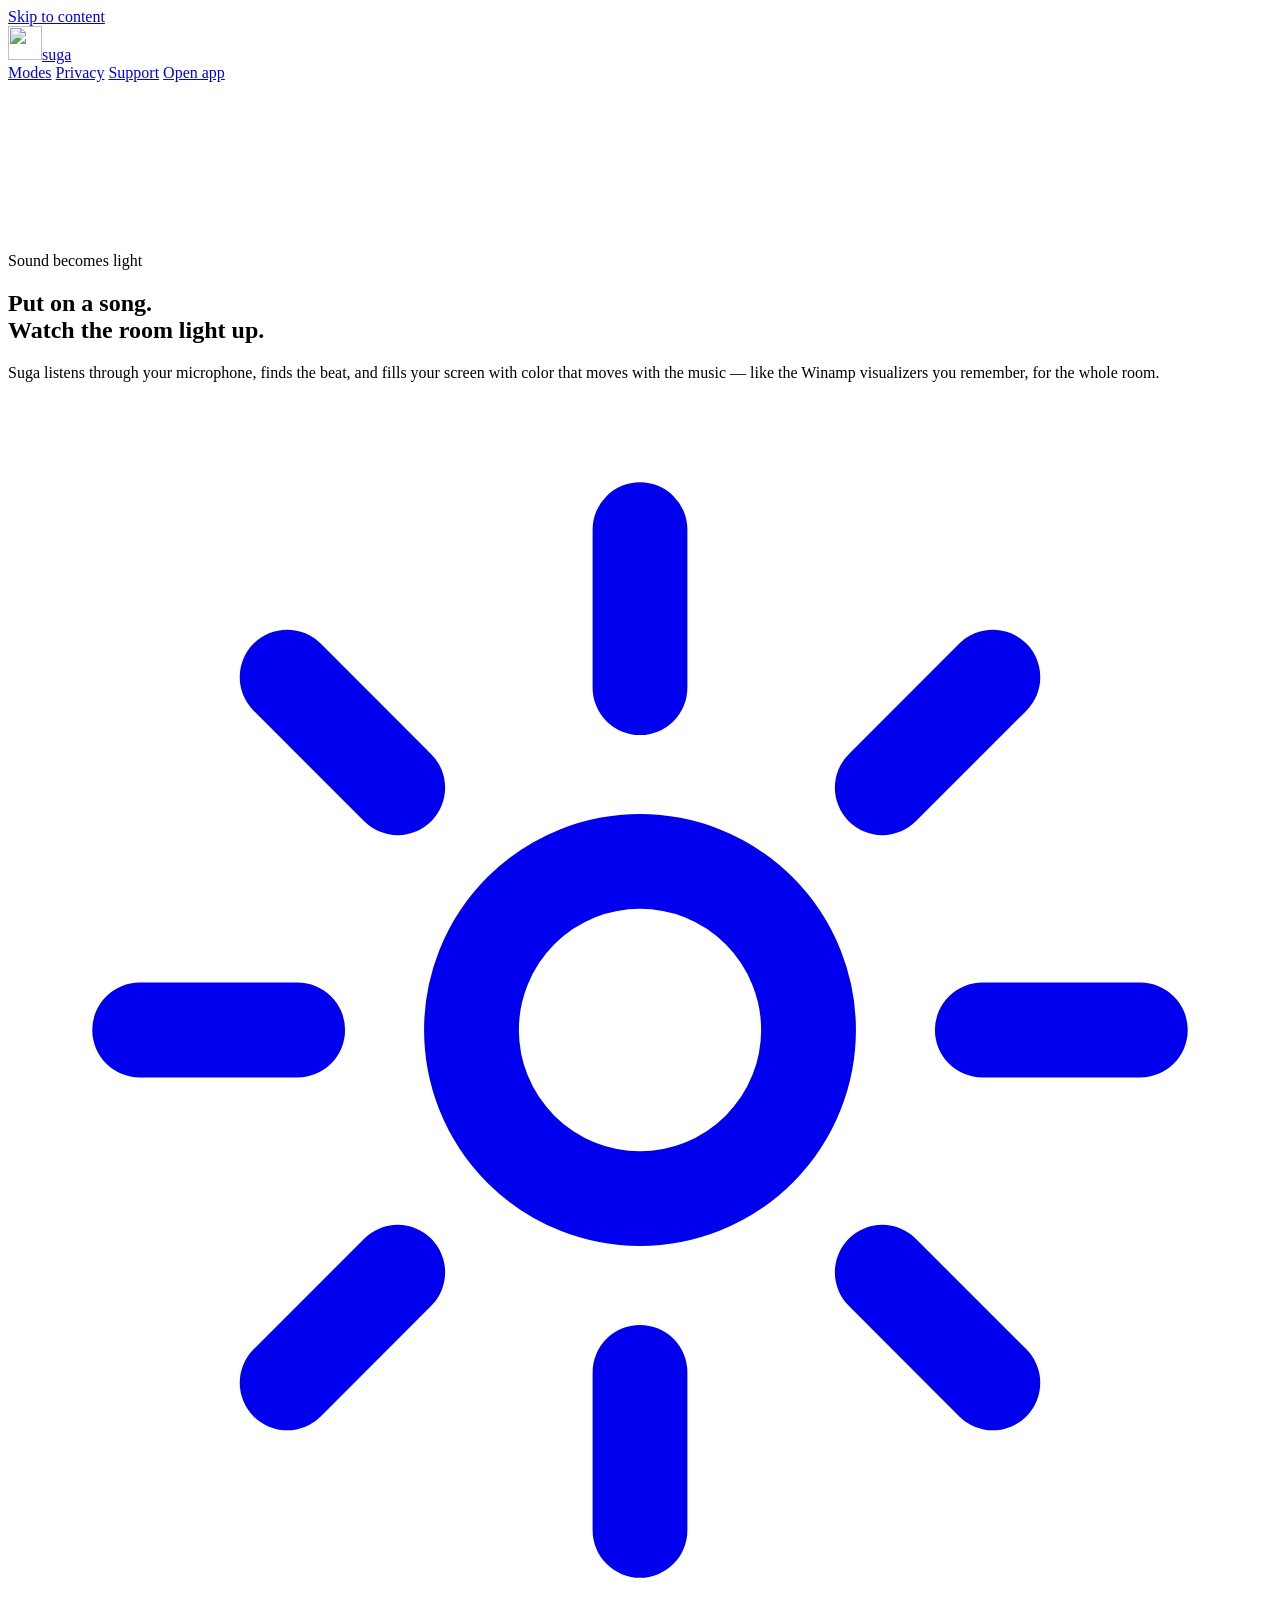
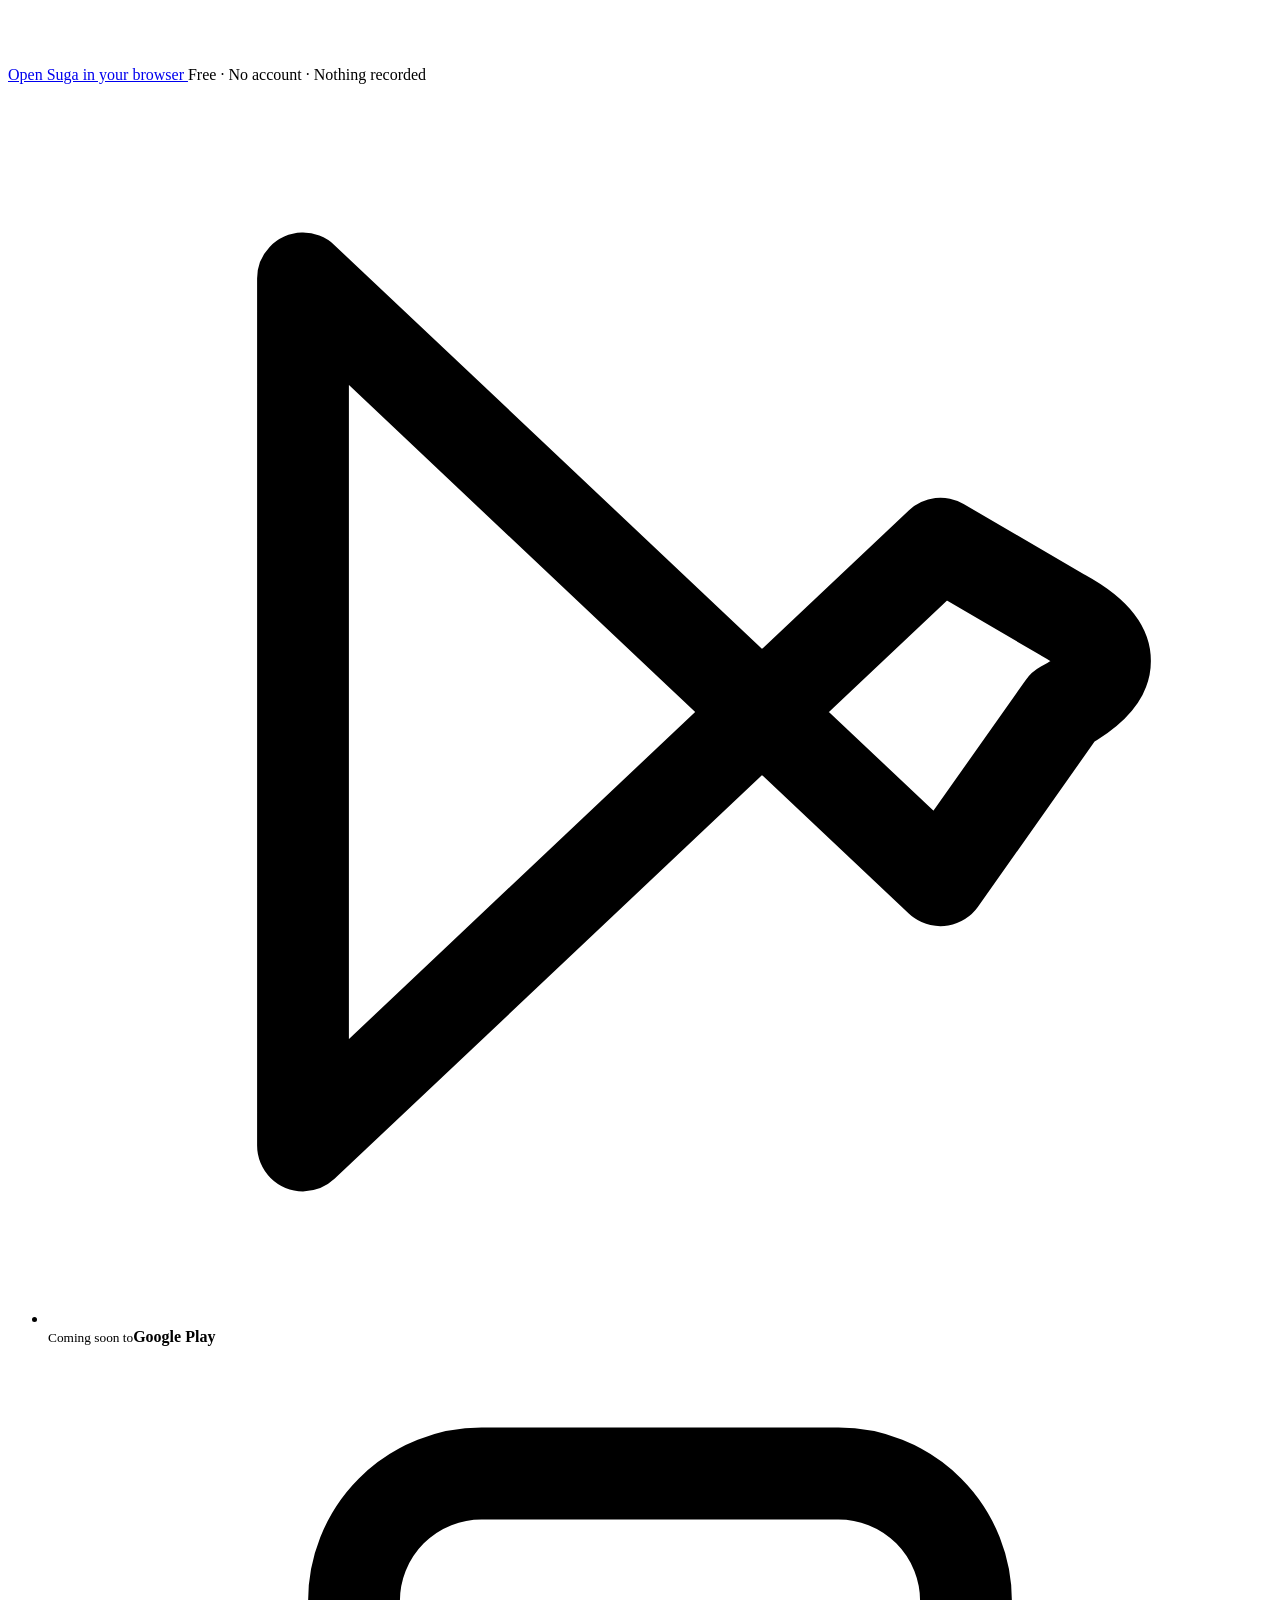
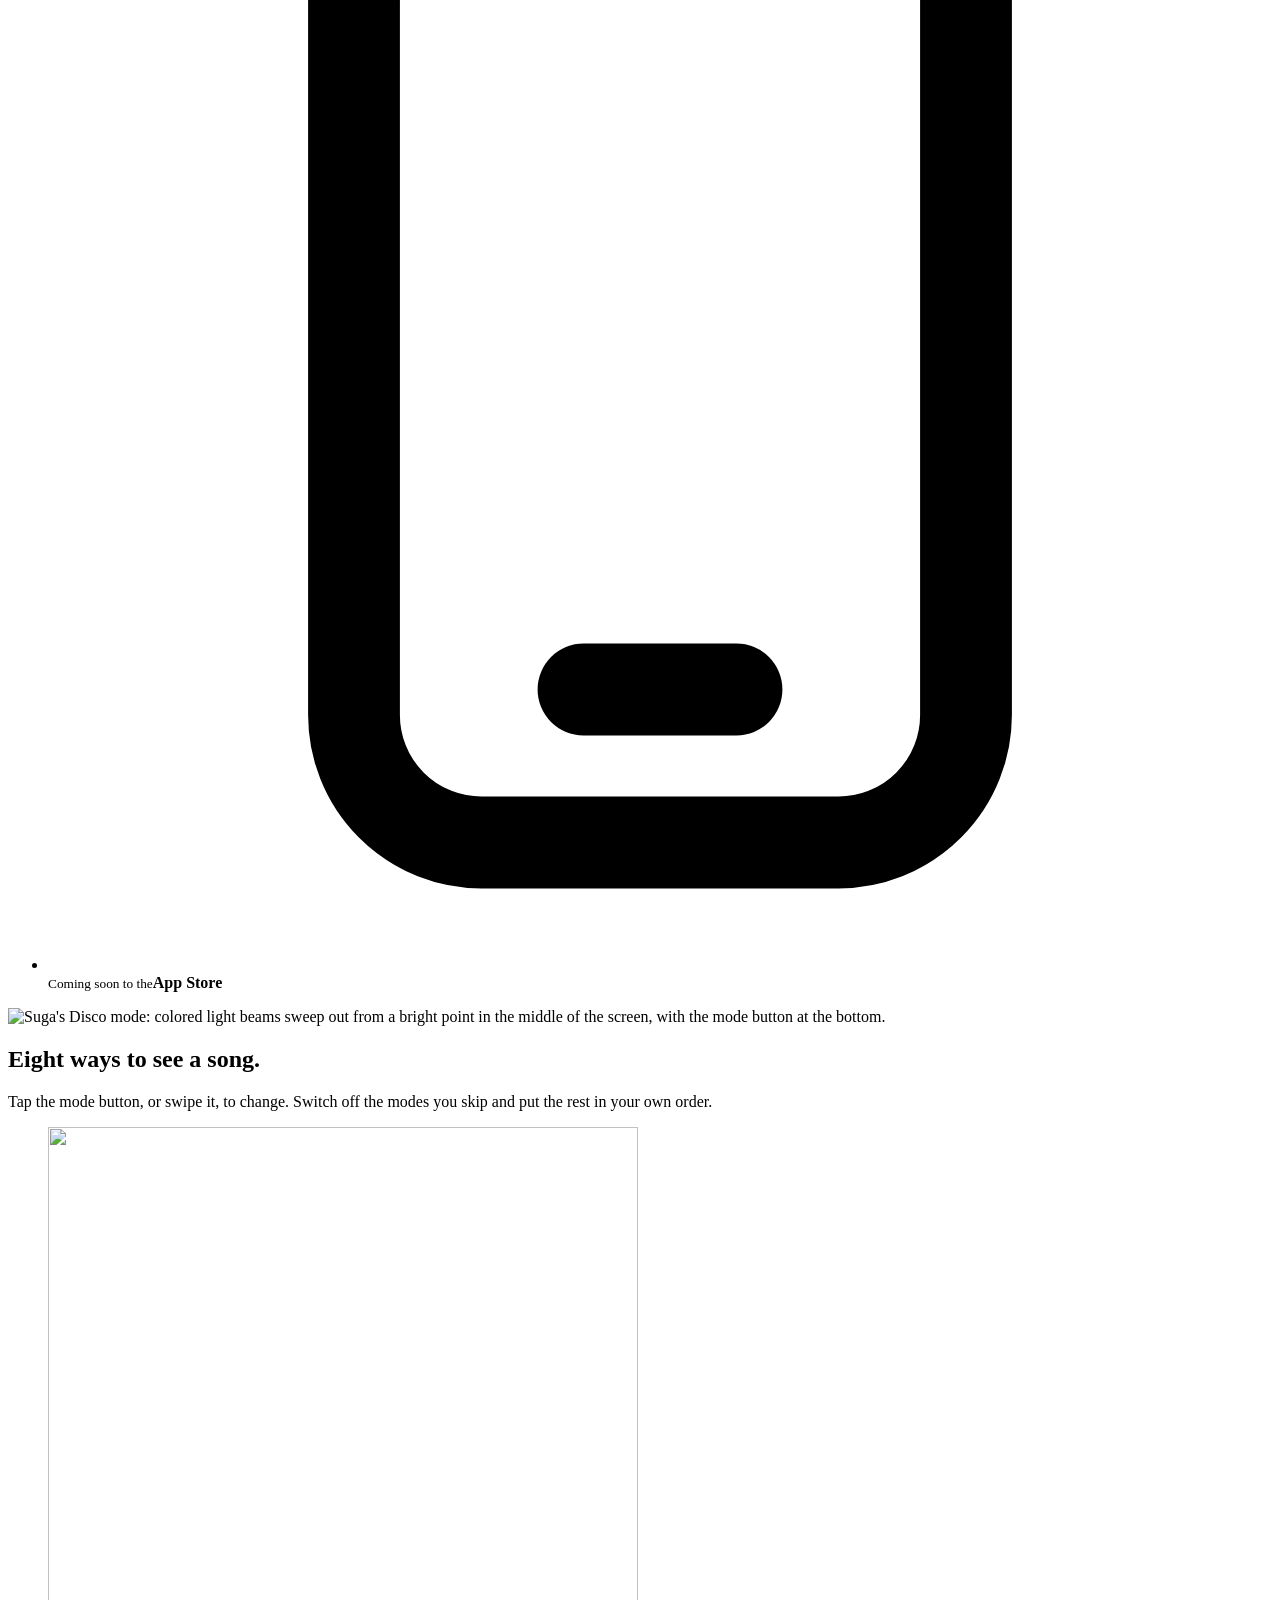
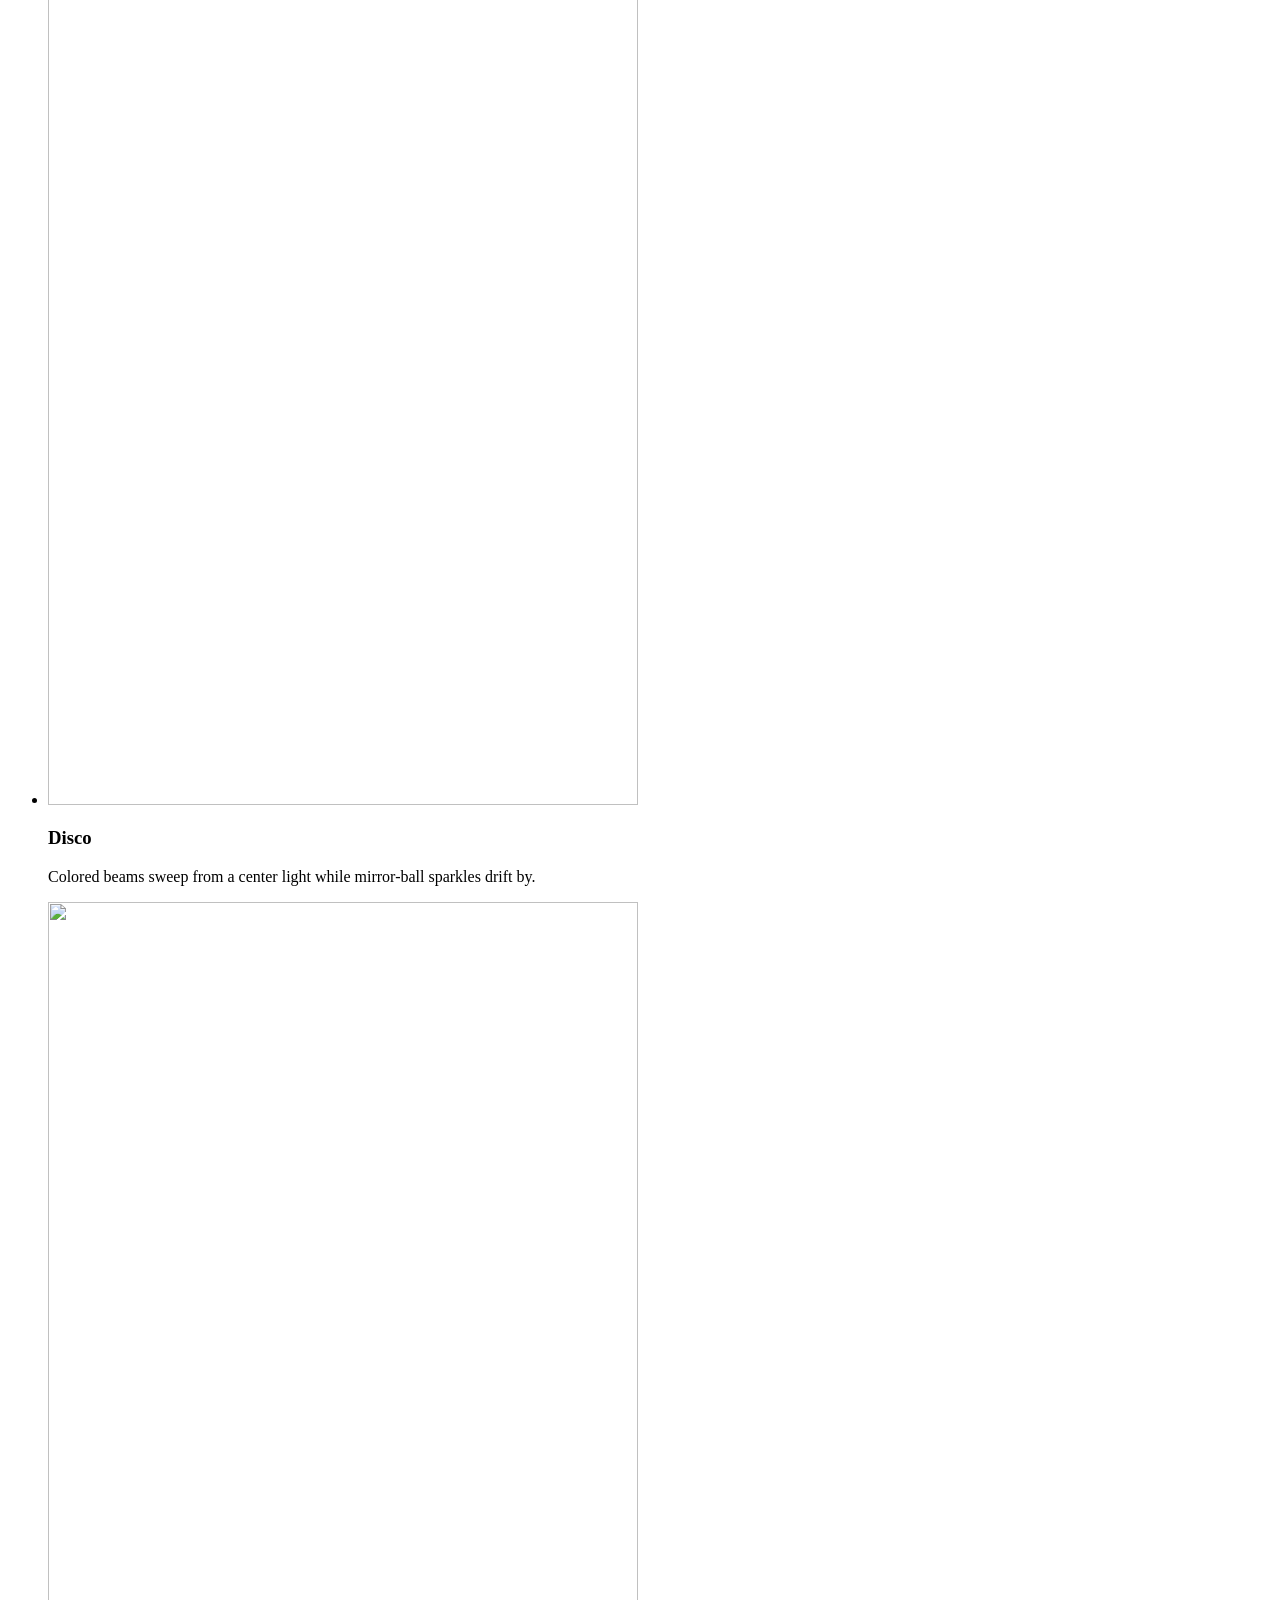
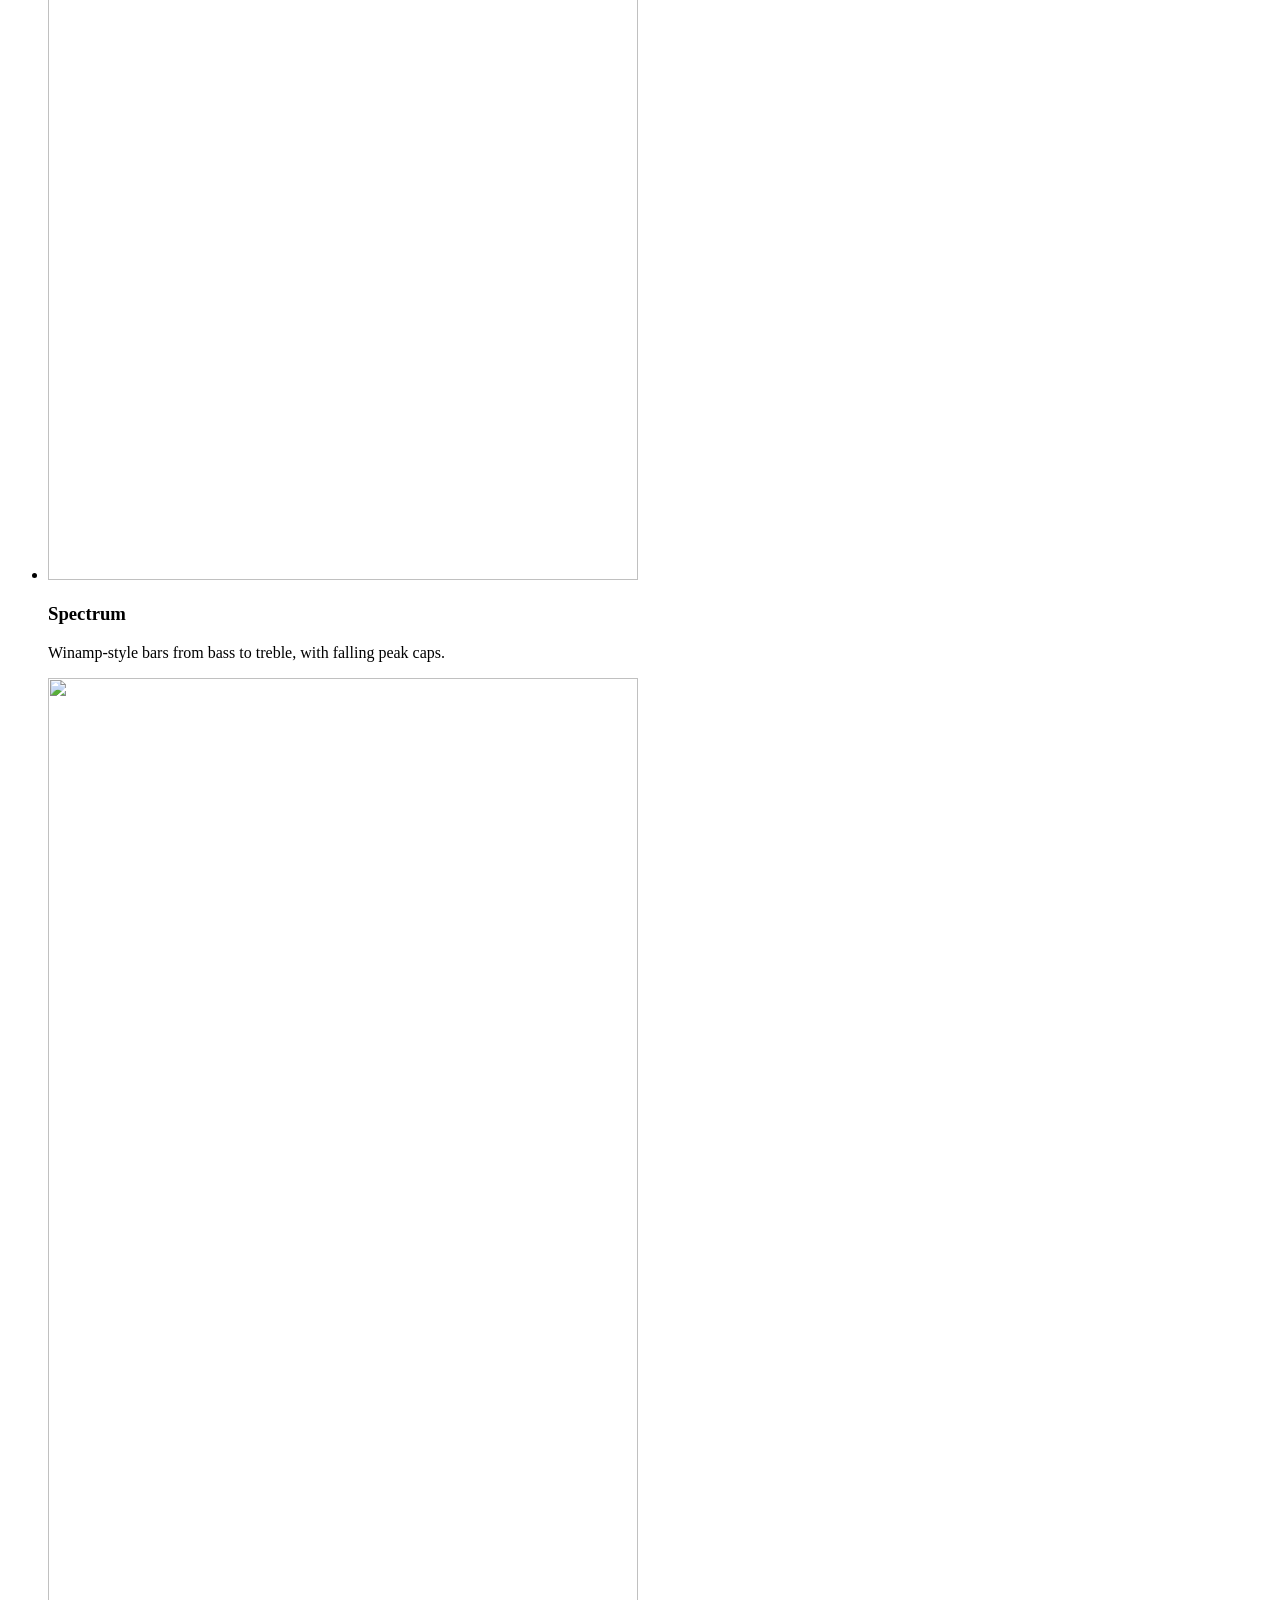
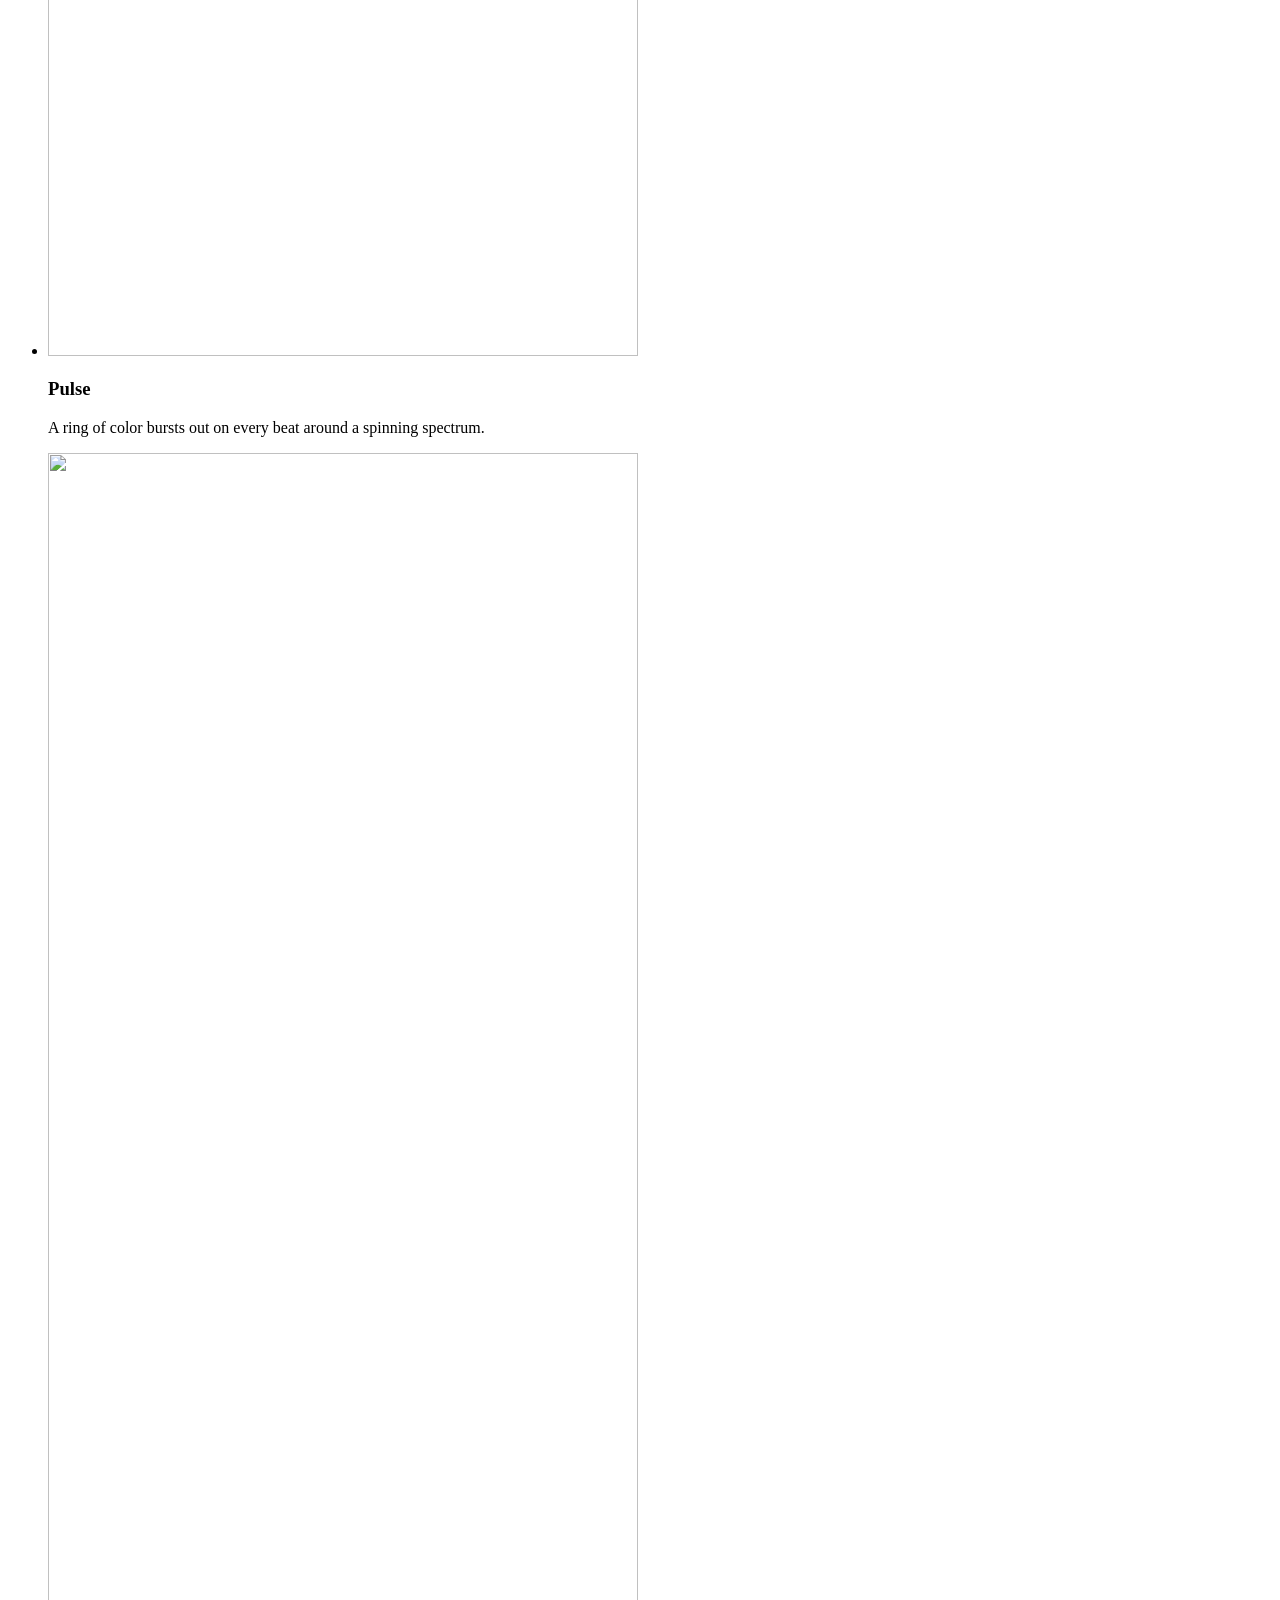
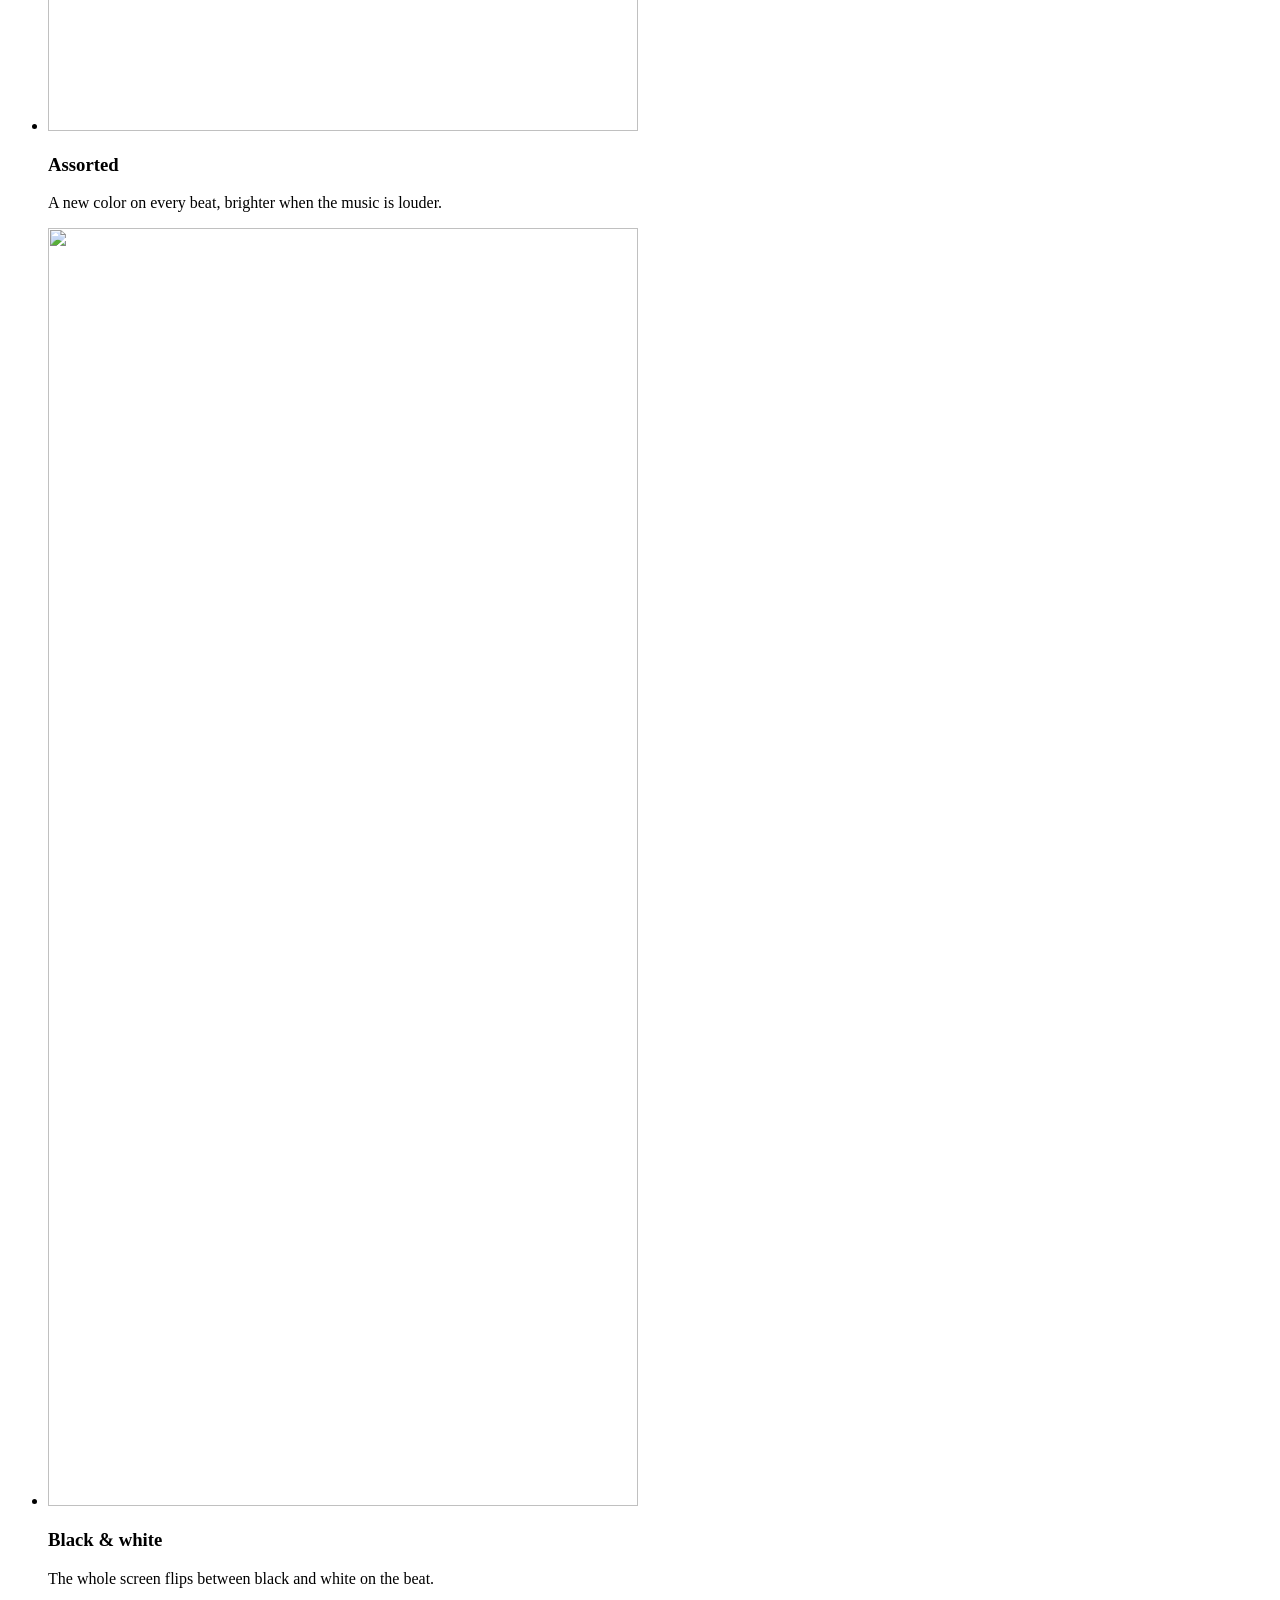
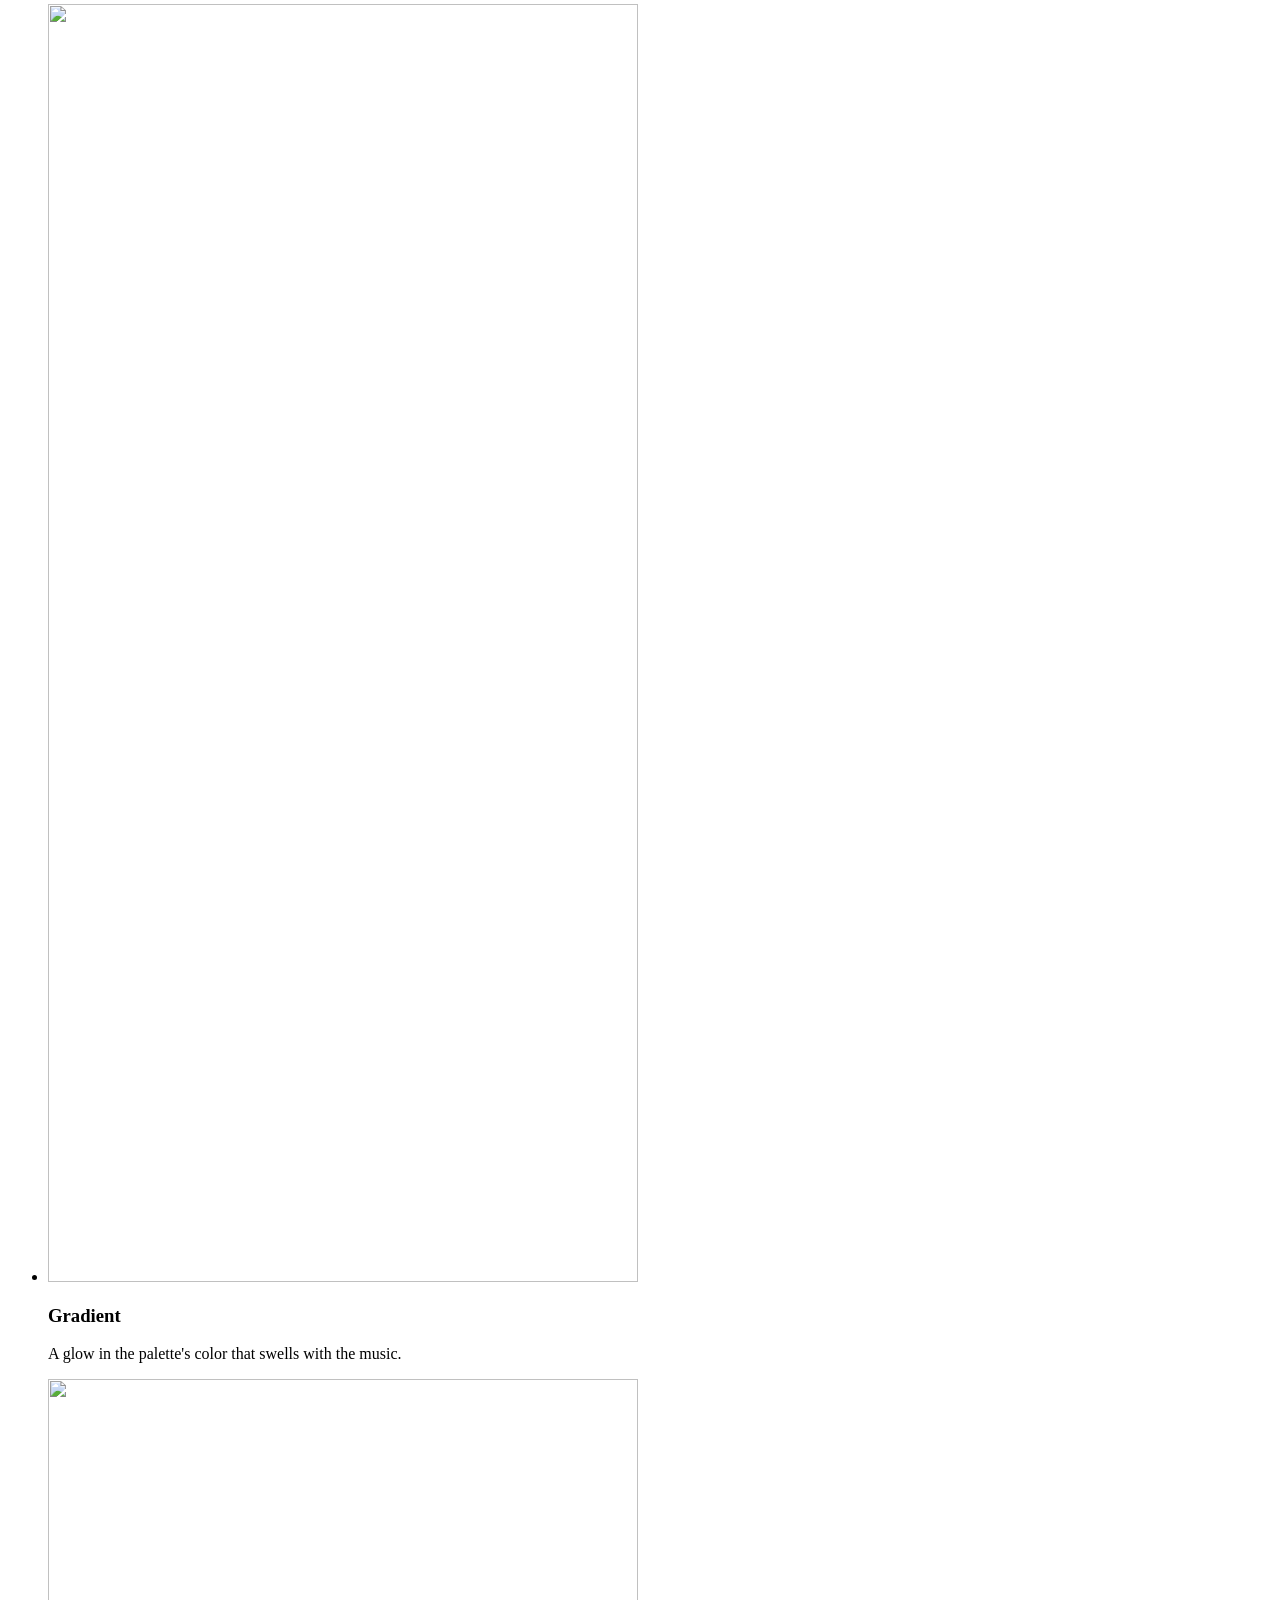
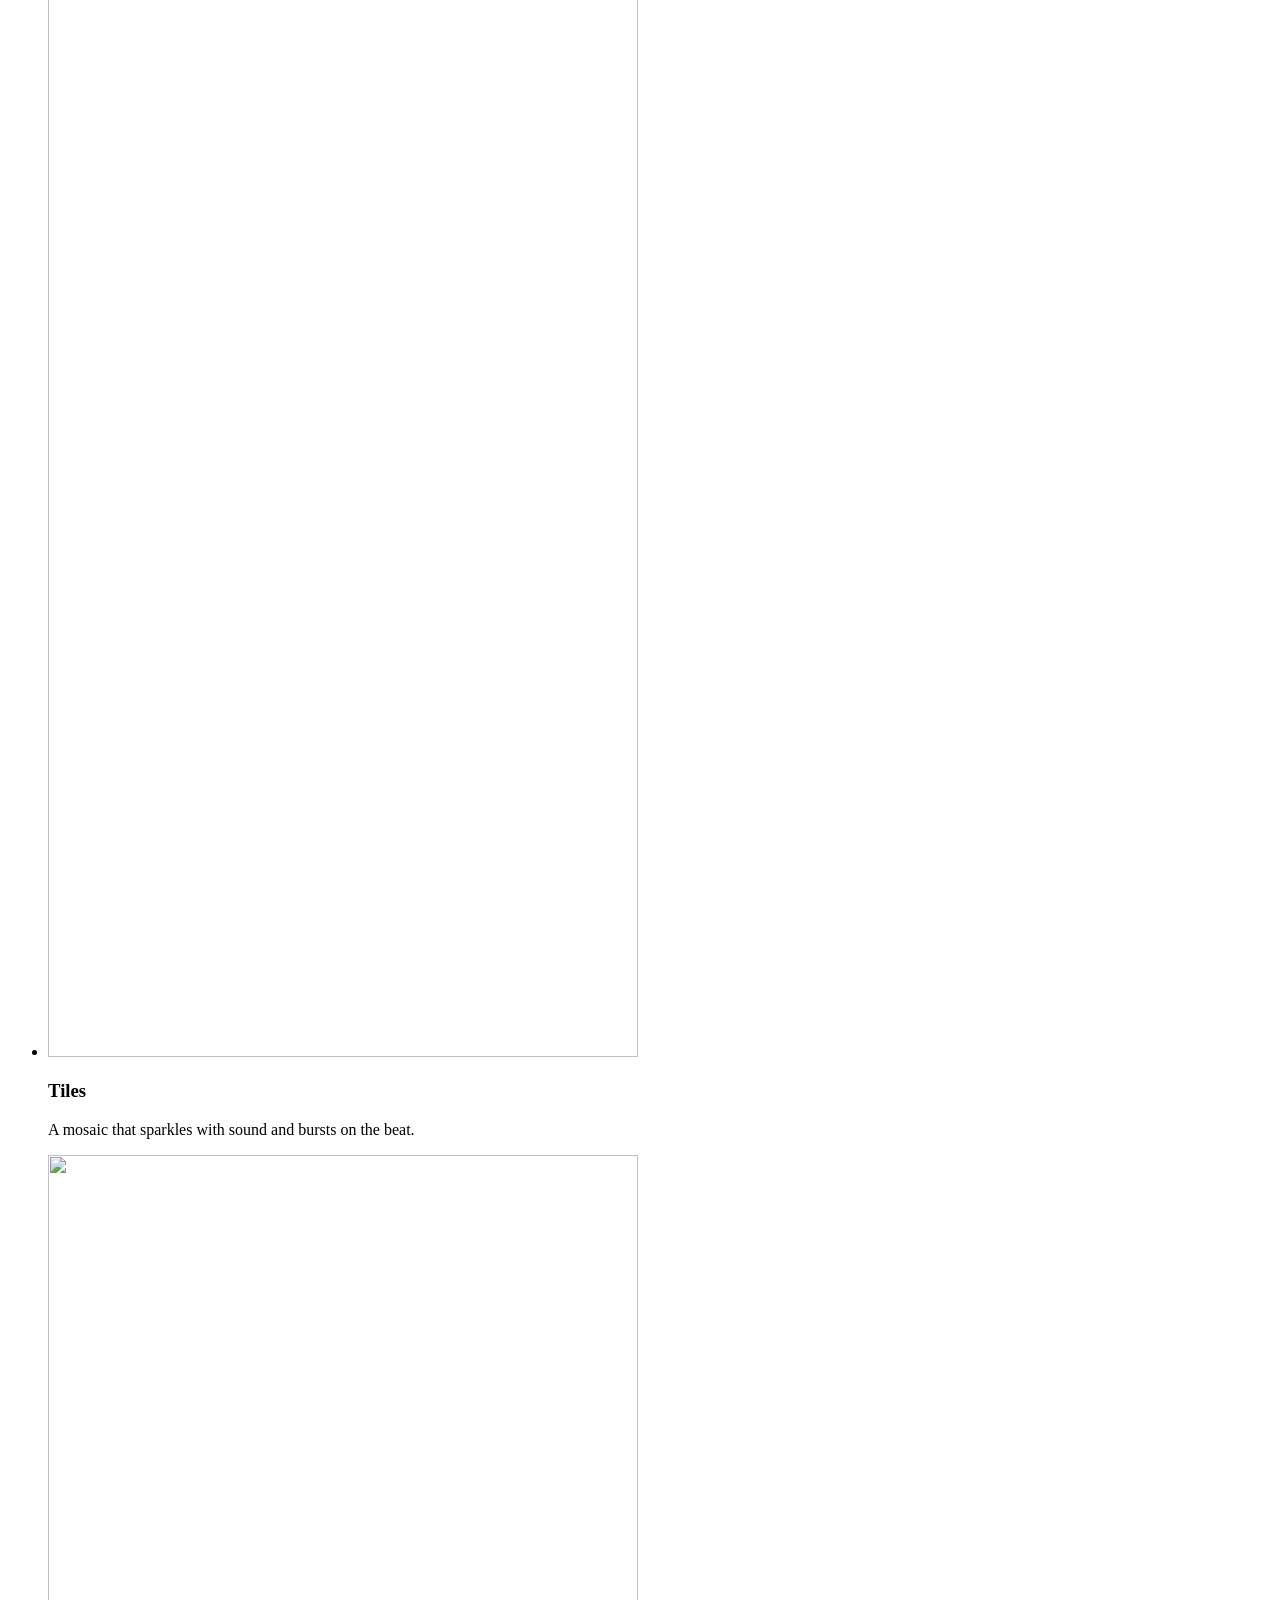
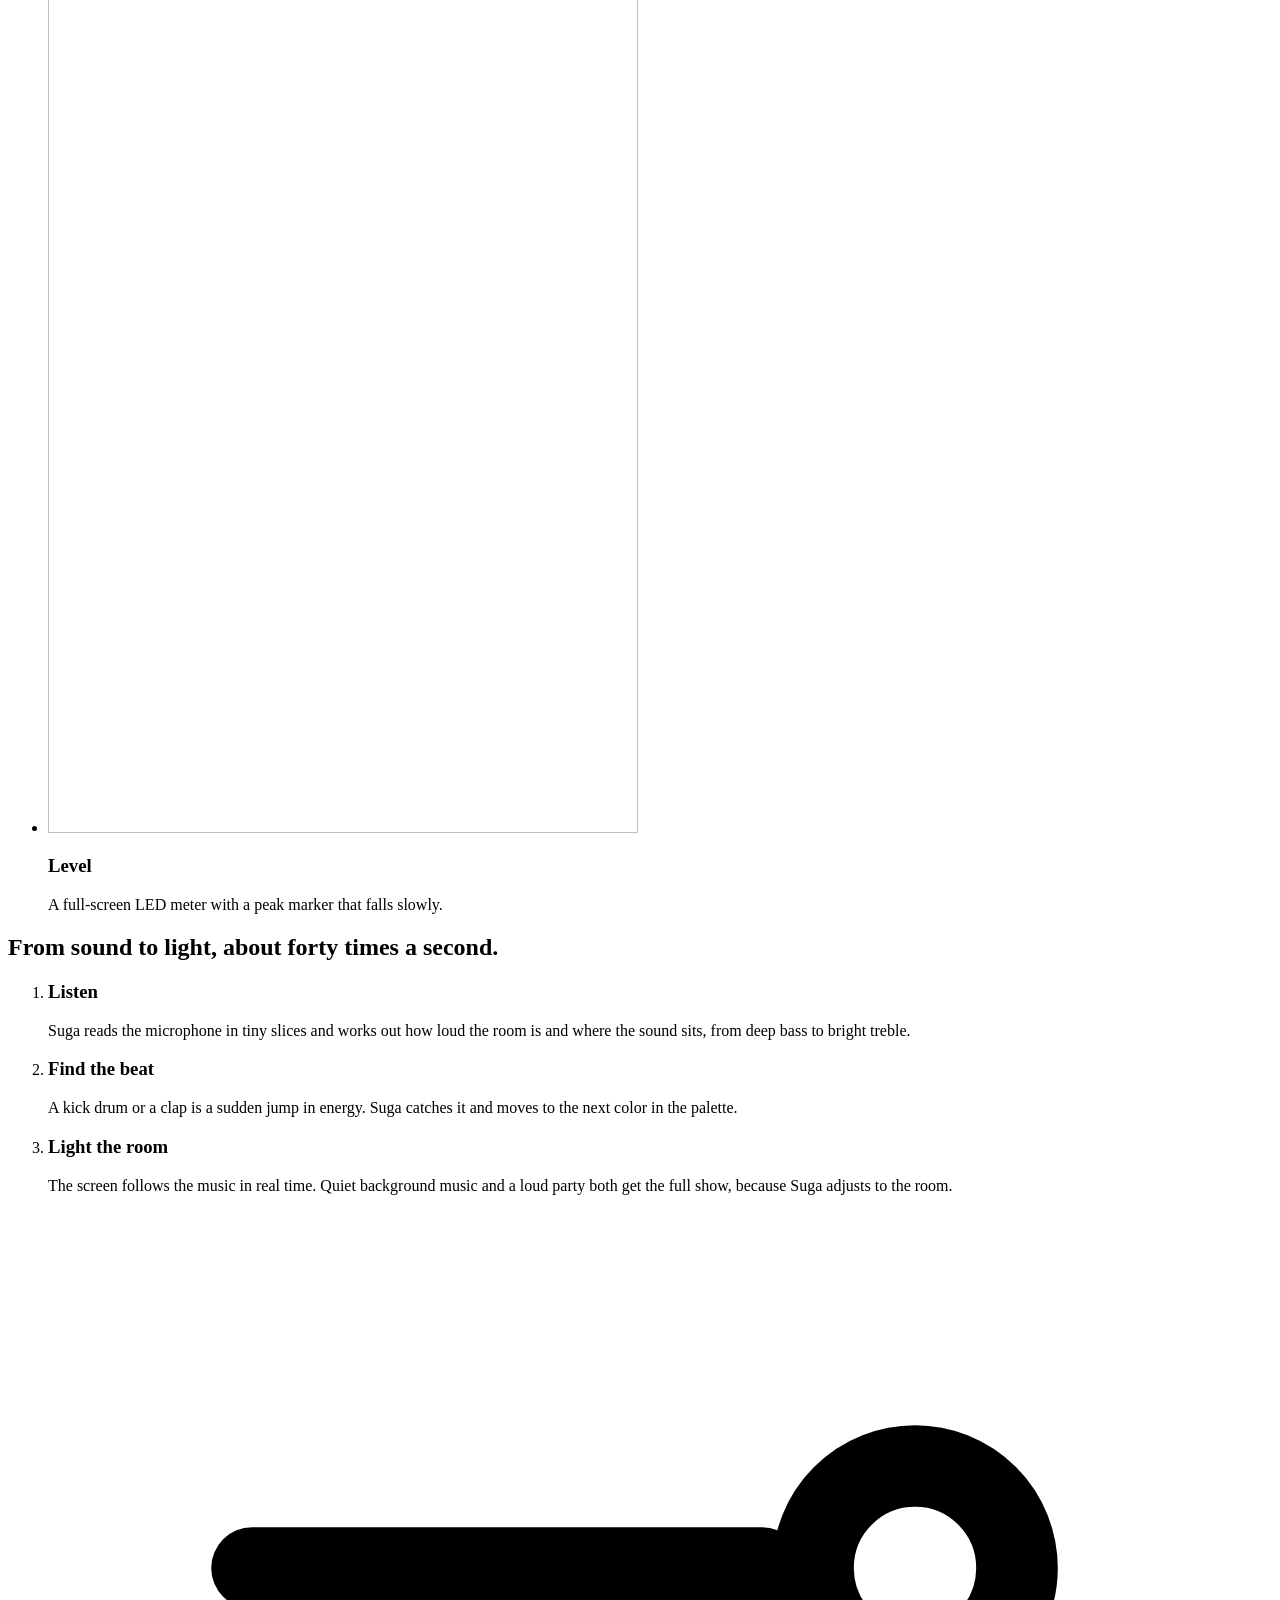
==== website/index.html @ 6a0bc29d "Add website, store kit and Vercel deployment; prepare for store release - Website (website/): landin" ====
<!doctype html>
<html lang="en">
<head>
  <meta charset="utf-8">
  <meta name="viewport" content="width=device-width, initial-scale=1">
  <title>Suga — turn music into light</title>
  <meta name="description" content="Suga is a beat-reactive music visualizer. Put on a song and your screen lights up in time with it: disco beams, Winamp-style bars and more. Nothing is recorded.">
  <link rel="canonical" href="https://suga.shaunniekins.com/">
  <meta name="theme-color" content="#0E161D">
  <meta property="og:title" content="Suga — turn music into light">
  <meta property="og:description" content="Put on a song and watch your screen light up to the beat. Eight modes, from disco beams to Winamp-style bars. Nothing is recorded.">
  <meta property="og:type" content="website">
  <meta property="og:url" content="https://suga.shaunniekins.com/">
  <meta property="og:image" content="https://suga.shaunniekins.com/assets/og.jpg">
  <meta property="og:image:width" content="1200">
  <meta property="og:image:height" content="630">
  <meta name="twitter:card" content="summary_large_image">
  <link rel="icon" type="image/png" sizes="32x32" href="/assets/favicon-32.png">
  <link rel="apple-touch-icon" href="/assets/apple-touch-icon.png">
  <link rel="preload" href="/assets/fonts/sora.woff2" as="font" type="font/woff2" crossorigin>
  <link rel="stylesheet" href="/styles.css">
  <script src="/site.js" defer></script>
</head>
<body>
  <a class="skip" href="#main">Skip to content</a>

  <header class="site-header">
    <div class="wrap">
      <a class="brand" href="/"><img src="/assets/icon.webp" alt="" width="34" height="34"><span>suga</span></a>
      <nav class="site-nav" aria-label="Primary">
        <a href="#modes">Modes</a>
        <a href="#privacy" class="hide-sm">Privacy</a>
        <a href="#support" class="hide-sm">Support</a>
        <a class="nav-cta" href="/app/">Open app</a>
      </nav>
    </div>
  </header>

  <main id="main">
    <section class="hero">
      <canvas class="stage" aria-hidden="true"></canvas>
      <div class="wrap">
        <div class="hero-text">
          <p class="eyebrow">Sound becomes light</p>
          <h1>Put on a song.<br><span class="lit">Watch the room light&nbsp;up.</span></h1>
          <p class="lede">Suga listens through your microphone, finds the beat, and fills your screen with color that moves with the music — like the Winamp visualizers you remember, for the whole room.</p>
          <div class="cta-row">
            <a class="button" href="/app/">
              <svg viewBox="0 0 24 24" fill="none" stroke="currentColor" stroke-width="1.8" stroke-linecap="round" stroke-linejoin="round" aria-hidden="true"><circle cx="12" cy="12" r="3.2"/><path d="M12 2.5v3M12 18.5v3M2.5 12h3M18.5 12h3M5.3 5.3l2.1 2.1M16.6 16.6l2.1 2.1M5.3 18.7l2.1-2.1M16.6 7.4l2.1-2.1"/></svg>
              Open Suga in your browser
            </a>
            <span class="cta-note">Free · No account · Nothing recorded</span>
          </div>
          <ul class="stores" aria-label="Mobile apps">
            <li class="store-badge">
              <svg viewBox="0 0 24 24" fill="none" stroke="currentColor" stroke-width="1.8" stroke-linecap="round" stroke-linejoin="round" aria-hidden="true"><path d="M5 3.5v17l9-8.5-9-8.5Z"/><path d="m14 12 3.5-3.3 2.4 1.4c1.1.6 1.1 1.2 0 1.8L17.5 15.3Z"/></svg>
              <span><small>Coming soon to</small><strong>Google Play</strong></span>
            </li>
            <li class="store-badge">
              <svg viewBox="0 0 24 24" fill="none" stroke="currentColor" stroke-width="1.8" stroke-linecap="round" stroke-linejoin="round" aria-hidden="true"><rect x="6" y="2.5" width="12" height="19" rx="2.5"/><path d="M10.5 18.5h3"/></svg>
              <span><small>Coming soon to the</small><strong>App Store</strong></span>
            </li>
          </ul>
        </div>
        <div class="hero-visual">
          <div class="phone"><img src="/assets/screens/hero.webp" width="786" height="1704" alt="Suga's Disco mode: colored light beams sweep out from a bright point in the middle of the screen, with the mode button at the bottom."></div>
        </div>
      </div>
    </section>

    <section class="section" id="modes">
      <div class="wrap">
        <div class="section-head">
          <h2>Eight ways to see a song.</h2>
          <p>Tap the mode button, or swipe it, to change. Switch off the modes you skip and put the rest in your own order.</p>
        </div>
        <ul class="modes">
          <li class="mode">
            <img src="/assets/screens/disco.webp" width="590" height="1278" loading="lazy" alt="">
            <h3>Disco</h3>
            <p>Colored beams sweep from a center light while mirror-ball sparkles drift by.</p>
          </li>
          <li class="mode">
            <img src="/assets/screens/spectrum.webp" width="590" height="1278" loading="lazy" alt="">
            <h3>Spectrum</h3>
            <p>Winamp-style bars from bass to treble, with falling peak caps.</p>
          </li>
          <li class="mode">
            <img src="/assets/screens/pulse.webp" width="590" height="1278" loading="lazy" alt="">
            <h3>Pulse</h3>
            <p>A ring of color bursts out on every beat around a spinning spectrum.</p>
          </li>
          <li class="mode">
            <img src="/assets/screens/assorted.webp" width="590" height="1278" loading="lazy" alt="">
            <h3>Assorted</h3>
            <p>A new color on every beat, brighter when the music is louder.</p>
          </li>
          <li class="mode">
            <img src="/assets/screens/blackAndWhite.webp" width="590" height="1278" loading="lazy" alt="">
            <h3>Black &amp; white</h3>
            <p>The whole screen flips between black and white on the beat.</p>
          </li>
          <li class="mode">
            <img src="/assets/screens/gradient.webp" width="590" height="1278" loading="lazy" alt="">
            <h3>Gradient</h3>
            <p>A glow in the palette's color that swells with the music.</p>
          </li>
          <li class="mode">
            <img src="/assets/screens/tiles.webp" width="590" height="1278" loading="lazy" alt="">
            <h3>Tiles</h3>
            <p>A mosaic that sparkles with sound and bursts on the beat.</p>
          </li>
          <li class="mode">
            <img src="/assets/screens/level.webp" width="590" height="1278" loading="lazy" alt="">
            <h3>Level</h3>
            <p>A full-screen LED meter with a peak marker that falls slowly.</p>
          </li>
        </ul>
      </div>
    </section>

    <section class="section" id="how">
      <div class="wrap">
        <div class="section-head">
          <h2>From sound to light, about forty times a second.</h2>
        </div>
        <ol class="steps">
          <li>
            <h3>Listen</h3>
            <p>Suga reads the microphone in tiny slices and works out how loud the room is and where the sound sits, from deep bass to bright treble.</p>
          </li>
          <li>
            <h3>Find the beat</h3>
            <p>A kick drum or a clap is a sudden jump in energy. Suga catches it and moves to the next color in the palette.</p>
          </li>
          <li>
            <h3>Light the room</h3>
            <p>The screen follows the music in real time. Quiet background music and a loud party both get the full show, because Suga adjusts to the room.</p>
          </li>
        </ol>

        <ul class="extras">
          <li class="extra">
            <svg class="ico" viewBox="0 0 24 24" fill="none" stroke="currentColor" stroke-width="1.6" stroke-linecap="round" stroke-linejoin="round" aria-hidden="true"><path d="M4 7h10M4 12h16M4 17h7"/><circle cx="17" cy="7" r="2"/><circle cx="14" cy="17" r="2"/></svg>
            <h3>Your modes, your order</h3>
            <p>Hide the modes you don't use and drag the rest into place. Suga remembers.</p>
          </li>
          <li class="extra">
            <svg class="ico" viewBox="0 0 24 24" fill="none" stroke="currentColor" stroke-width="1.6" stroke-linecap="round" stroke-linejoin="round" aria-hidden="true"><path d="M3 12h18M7 8l-4 4 4 4M17 8l4 4-4 4"/></svg>
            <h3>Swipe to switch</h3>
            <p>Swipe the mode button right for the next mode, left for the one before.</p>
          </li>
          <li class="extra">
            <svg class="ico" viewBox="0 0 24 24" fill="none" stroke="currentColor" stroke-width="1.6" stroke-linecap="round" stroke-linejoin="round" aria-hidden="true"><circle cx="12" cy="12" r="4"/><path d="M12 2.5v2M12 19.5v2M2.5 12h2M19.5 12h2"/></svg>
            <h3>Palettes that move</h3>
            <p>Neon, Sunset, Acid, Ocean and Fire. Colors shift every beat; the palette changes every sixteen.</p>
          </li>
          <li class="extra">
            <svg class="ico" viewBox="0 0 24 24" fill="none" stroke="currentColor" stroke-width="1.6" stroke-linecap="round" stroke-linejoin="round" aria-hidden="true"><path d="M2.5 12s3.5-6.5 9.5-6.5 9.5 6.5 9.5 6.5-3.5 6.5-9.5 6.5S2.5 12 2.5 12Z"/><circle cx="12" cy="12" r="2.5"/></svg>
            <h3>Gentle on the eyes</h3>
            <p>Full-screen flashes stay under three a second. With reduced motion on, the beat pulse switches off and motion slows.</p>
          </li>
          <li class="extra">
            <svg class="ico" viewBox="0 0 24 24" fill="none" stroke="currentColor" stroke-width="1.6" stroke-linecap="round" stroke-linejoin="round" aria-hidden="true"><rect x="6.5" y="2.5" width="11" height="19" rx="2.5"/><path d="M10.5 18.5h3"/></svg>
            <h3>Full screen, stays awake</h3>
            <p>The show fills the screen and keeps it on. Tap anywhere to show or hide the controls.</p>
          </li>
          <li class="extra">
            <svg class="ico" viewBox="0 0 24 24" fill="none" stroke="currentColor" stroke-width="1.6" stroke-linecap="round" stroke-linejoin="round" aria-hidden="true"><rect x="2.5" y="4.5" width="19" height="12" rx="2"/><path d="M8 20.5h8M12 16.5v4"/></svg>
            <h3>Phone, tablet or browser</h3>
            <p>Android, iPhone and iPad apps are on the way. The browser version works today.</p>
          </li>
        </ul>
      </div>
    </section>

    <section class="section" id="privacy">
      <div class="wrap">
        <div class="band">
          <div>
            <h2>It listens. It never records.</h2>
            <p>Suga only measures the sound around it, right on your device, while the show is running. The audio is used for a split second and then it's gone — never saved, never sent anywhere.</p>
            <p><a href="/privacy">Read the privacy policy</a></p>
          </div>
          <ul class="checks">
            <li>
              <svg viewBox="0 0 24 24" fill="none" stroke="currentColor" stroke-width="2.2" stroke-linecap="round" stroke-linejoin="round" aria-hidden="true"><path d="M5 12.5 10 17l9-10"/></svg>
              <div><strong>No recording, ever</strong><span>Sound is turned into light and immediately discarded.</span></div>
            </li>
            <li>
              <svg viewBox="0 0 24 24" fill="none" stroke="currentColor" stroke-width="2.2" stroke-linecap="round" stroke-linejoin="round" aria-hidden="true"><path d="M5 12.5 10 17l9-10"/></svg>
              <div><strong>No account, no sign-up</strong><span>Open it and press play.</span></div>
            </li>
            <li>
              <svg viewBox="0 0 24 24" fill="none" stroke="currentColor" stroke-width="2.2" stroke-linecap="round" stroke-linejoin="round" aria-hidden="true"><path d="M5 12.5 10 17l9-10"/></svg>
              <div><strong>No ads, analytics or trackers</strong><span>Nothing is collected, so nothing is shared or sold.</span></div>
            </li>
            <li>
              <svg viewBox="0 0 24 24" fill="none" stroke="currentColor" stroke-width="2.2" stroke-linecap="round" stroke-linejoin="round" aria-hidden="true"><path d="M5 12.5 10 17l9-10"/></svg>
              <div><strong>No internet needed</strong><span>The Android app doesn't even ask for internet access.</span></div>
            </li>
          </ul>
        </div>
      </div>
    </section>

    <section class="section" id="support">
      <div class="wrap">
        <div class="section-head">
          <h2>Community &amp; support</h2>
          <p>Suga is made by one person. If it lights up your night, you can help keep it going — or just say hello.</p>
        </div>
        <ul class="support">
          <li>
            <a class="support-card" href="https://buymeacoffee.com/shaunniekins" rel="noopener">
              <svg class="ico" viewBox="0 0 24 24" fill="none" stroke="currentColor" stroke-width="1.6" stroke-linecap="round" stroke-linejoin="round" aria-hidden="true"><path d="M4 9h13v5a5 5 0 0 1-5 5H9a5 5 0 0 1-5-5V9Z"/><path d="M17 10.5h1.5a2.5 2.5 0 0 1 0 5H17M8 3.5v2.5M12 3.5v2.5"/></svg>
              <span><strong>Buy me a coffee</strong><span>buymeacoffee.com/shaunniekins</span></span>
            </a>
          </li>
          <li>
            <a class="support-card" href="mailto:contact@shaunniekins.com">
              <svg class="ico" viewBox="0 0 24 24" fill="none" stroke="currentColor" stroke-width="1.6" stroke-linecap="round" stroke-linejoin="round" aria-hidden="true"><rect x="3" y="5" width="18" height="14" rx="2.5"/><path d="m4 7 8 6 8-6"/></svg>
              <span><strong>Contact</strong><span>contact@shaunniekins.com</span></span>
            </a>
          </li>
        </ul>
      </div>
    </section>

    <section class="section closing">
      <div class="wrap">
        <h2>Turn it up.</h2>
        <p>Suga runs in your browser right now. Allow the microphone, play something, and let it shine.</p>
        <div class="cta-row">
          <a class="button" href="/app/">Open Suga in your browser</a>
        </div>
      </div>
    </section>
  </main>

  <footer class="site-footer">
    <div class="wrap">
      <span>© <span data-year>2026</span> Suga</span>
      <nav aria-label="Footer">
        <a href="/privacy">Privacy policy</a>
        <a href="/terms">Terms of use</a>
        <a href="https://buymeacoffee.com/shaunniekins" rel="noopener">Buy me a coffee</a>
        <a href="mailto:contact@shaunniekins.com">Contact</a>
      </nav>
    </div>
  </footer>
</body>
</html>
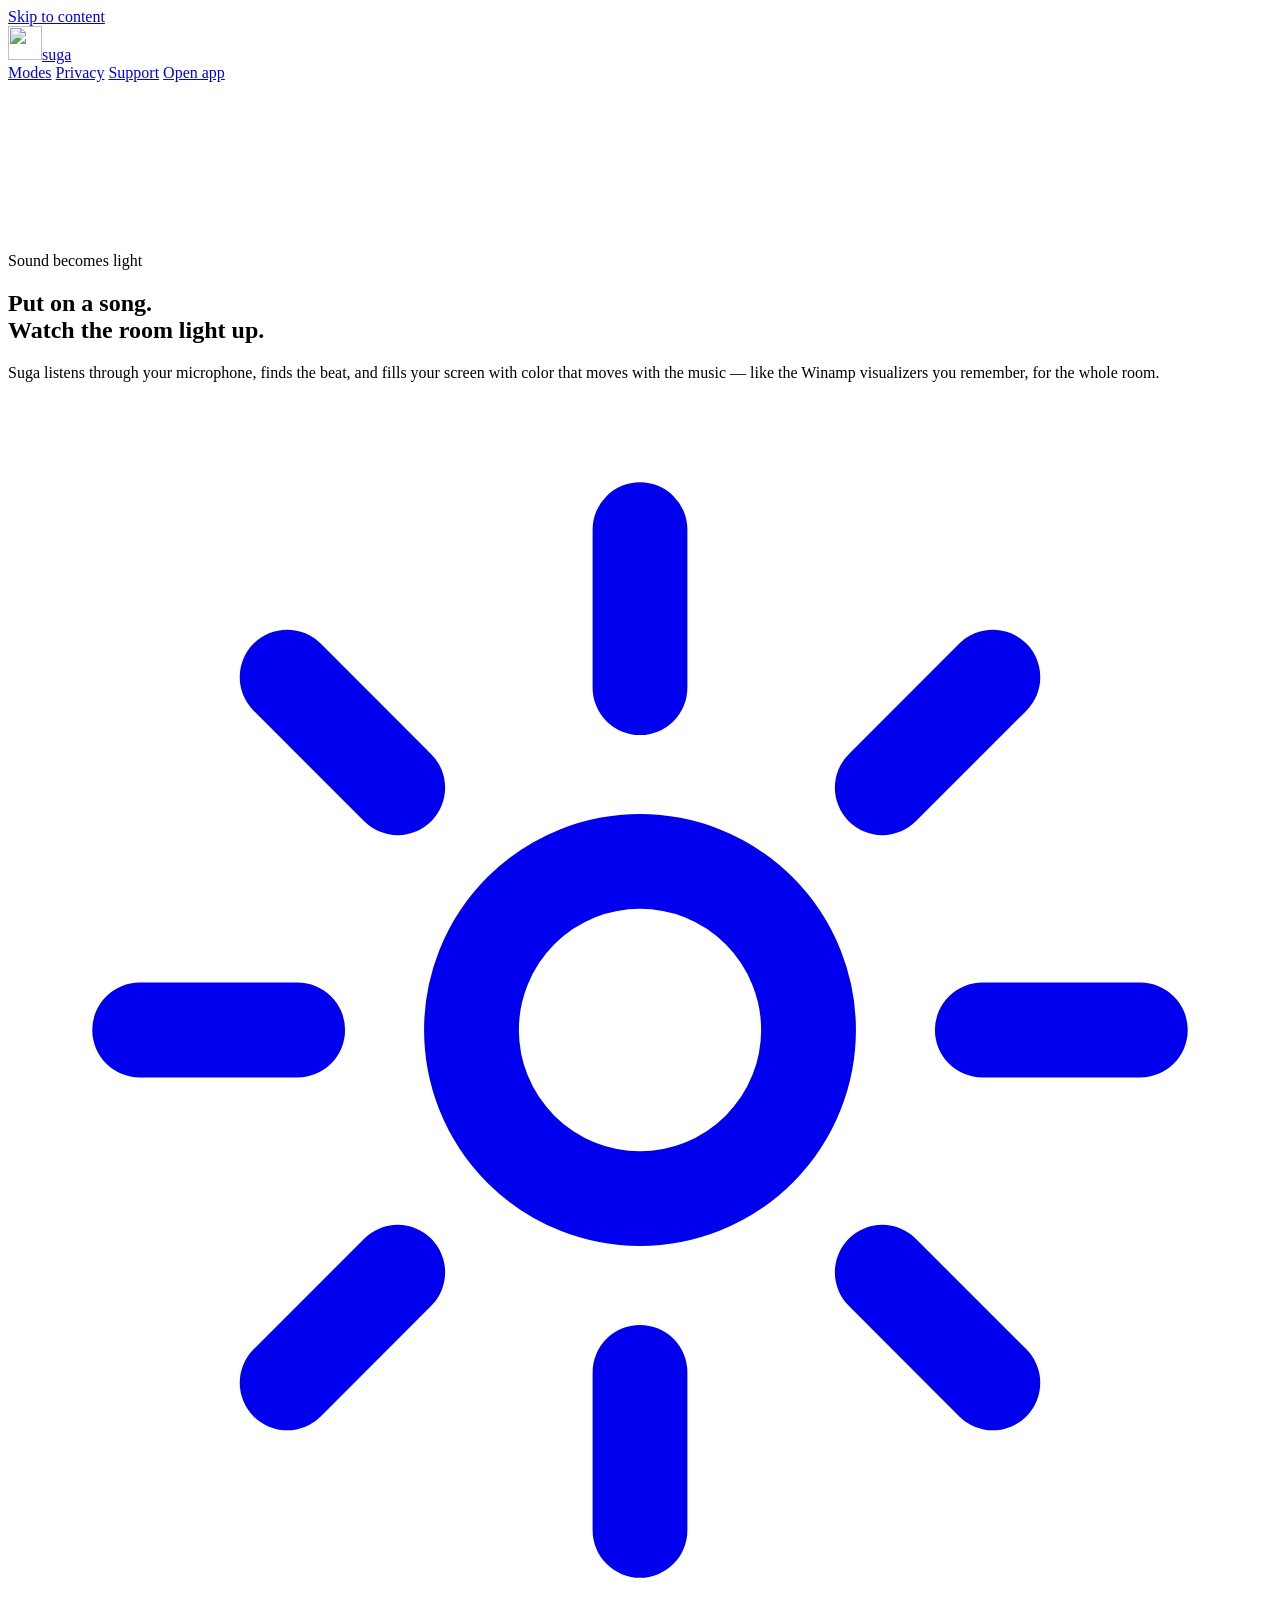
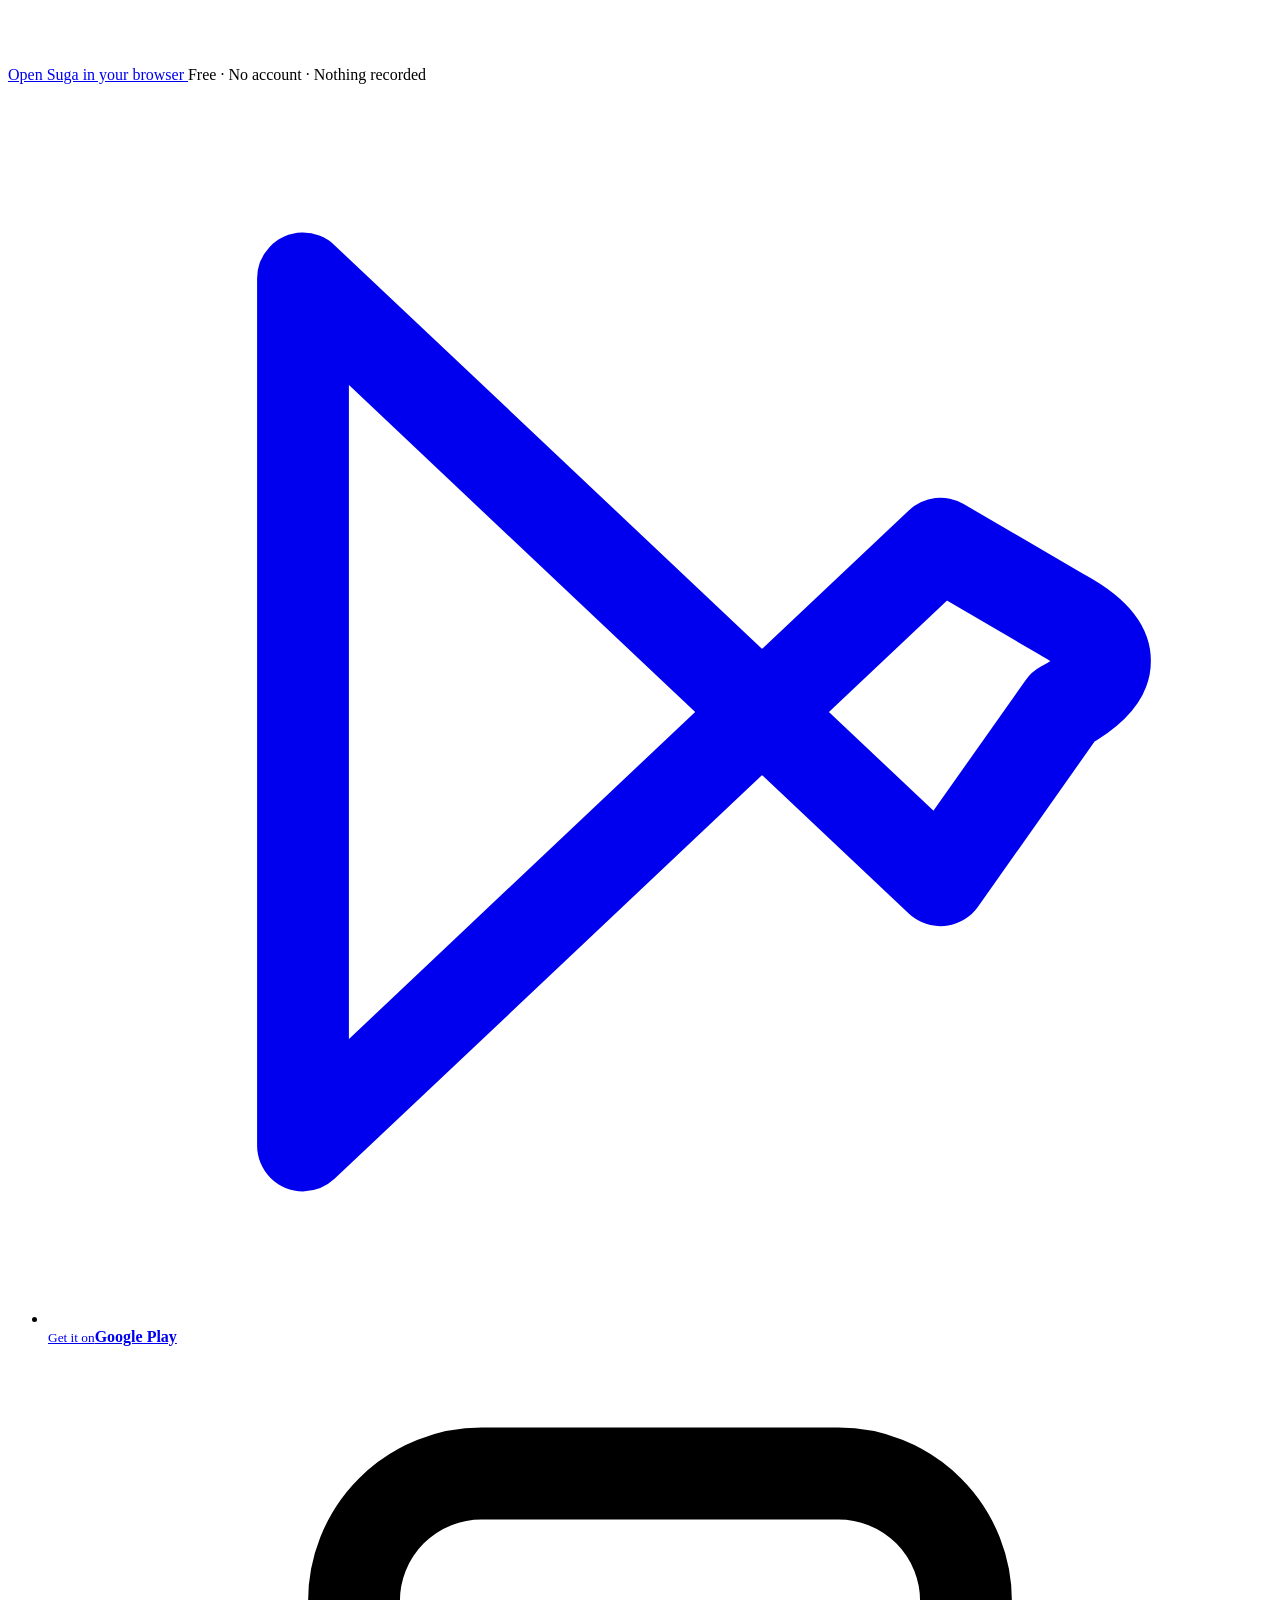
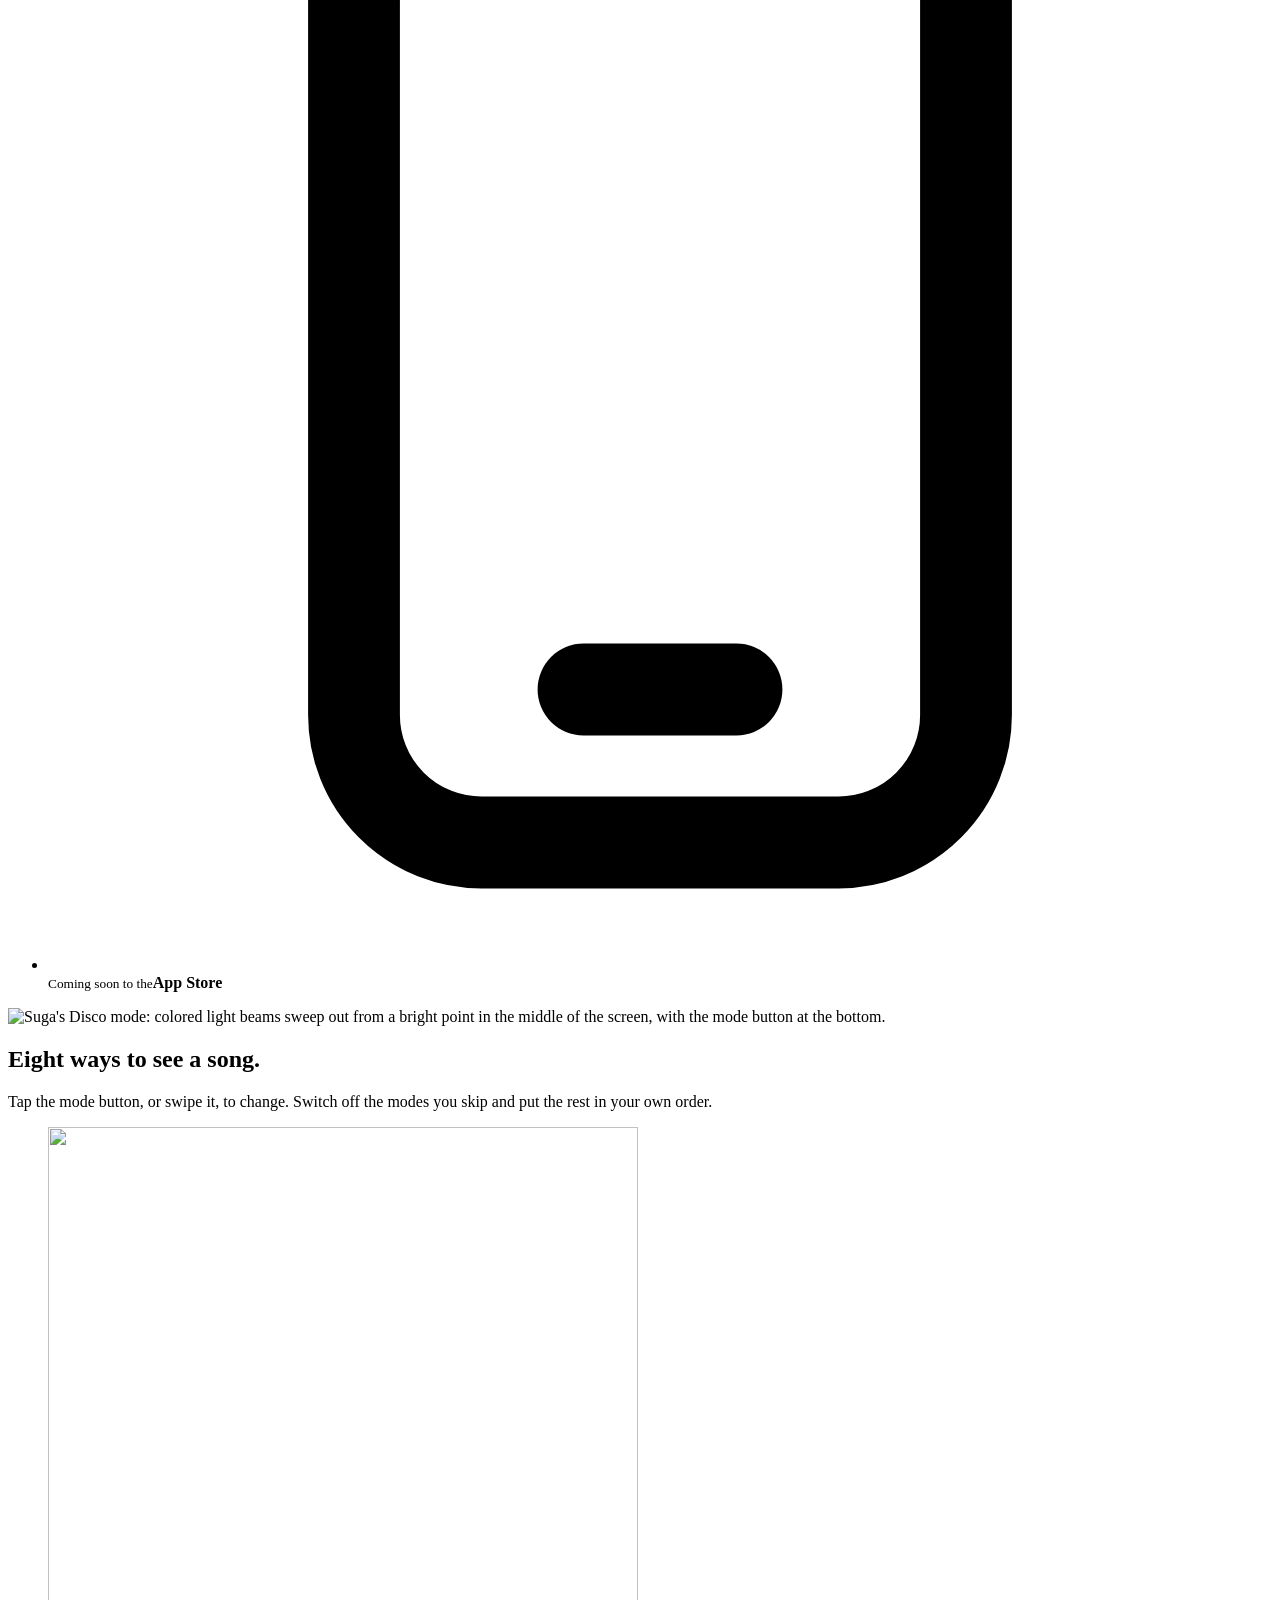
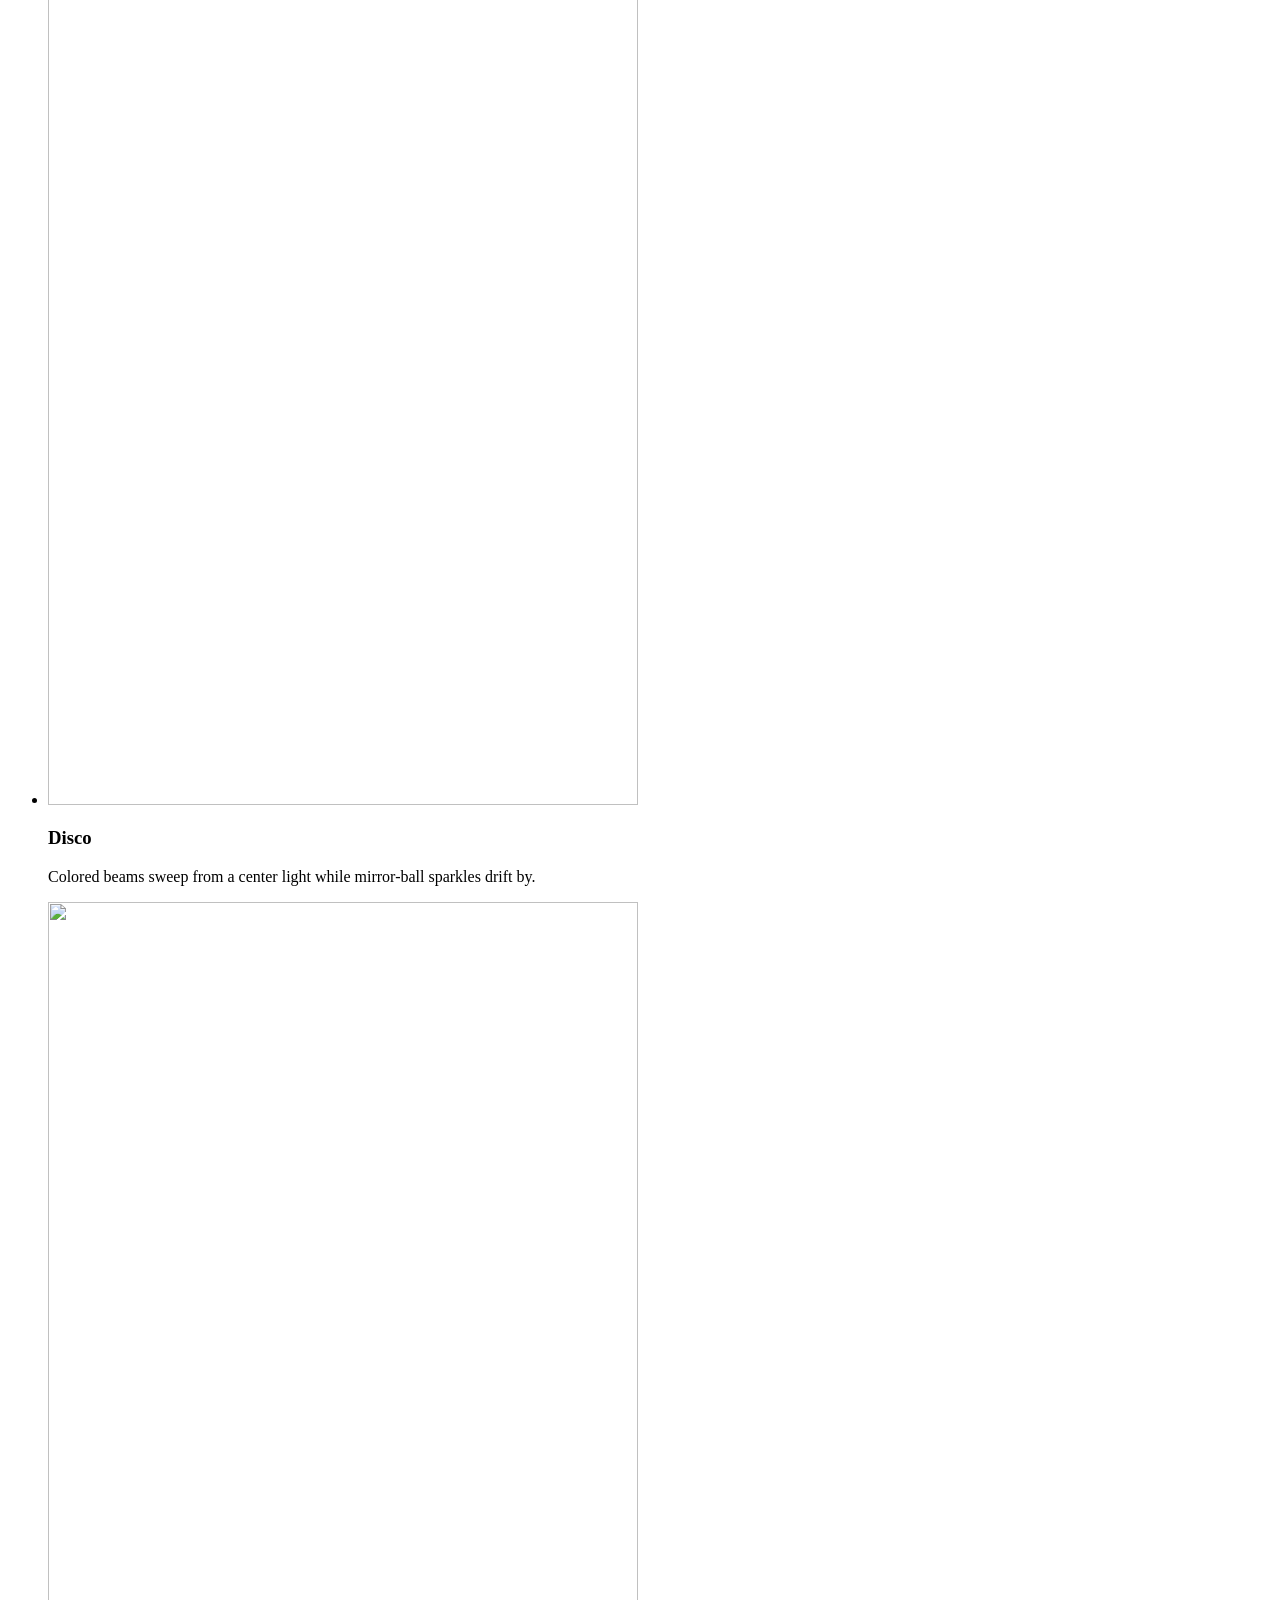
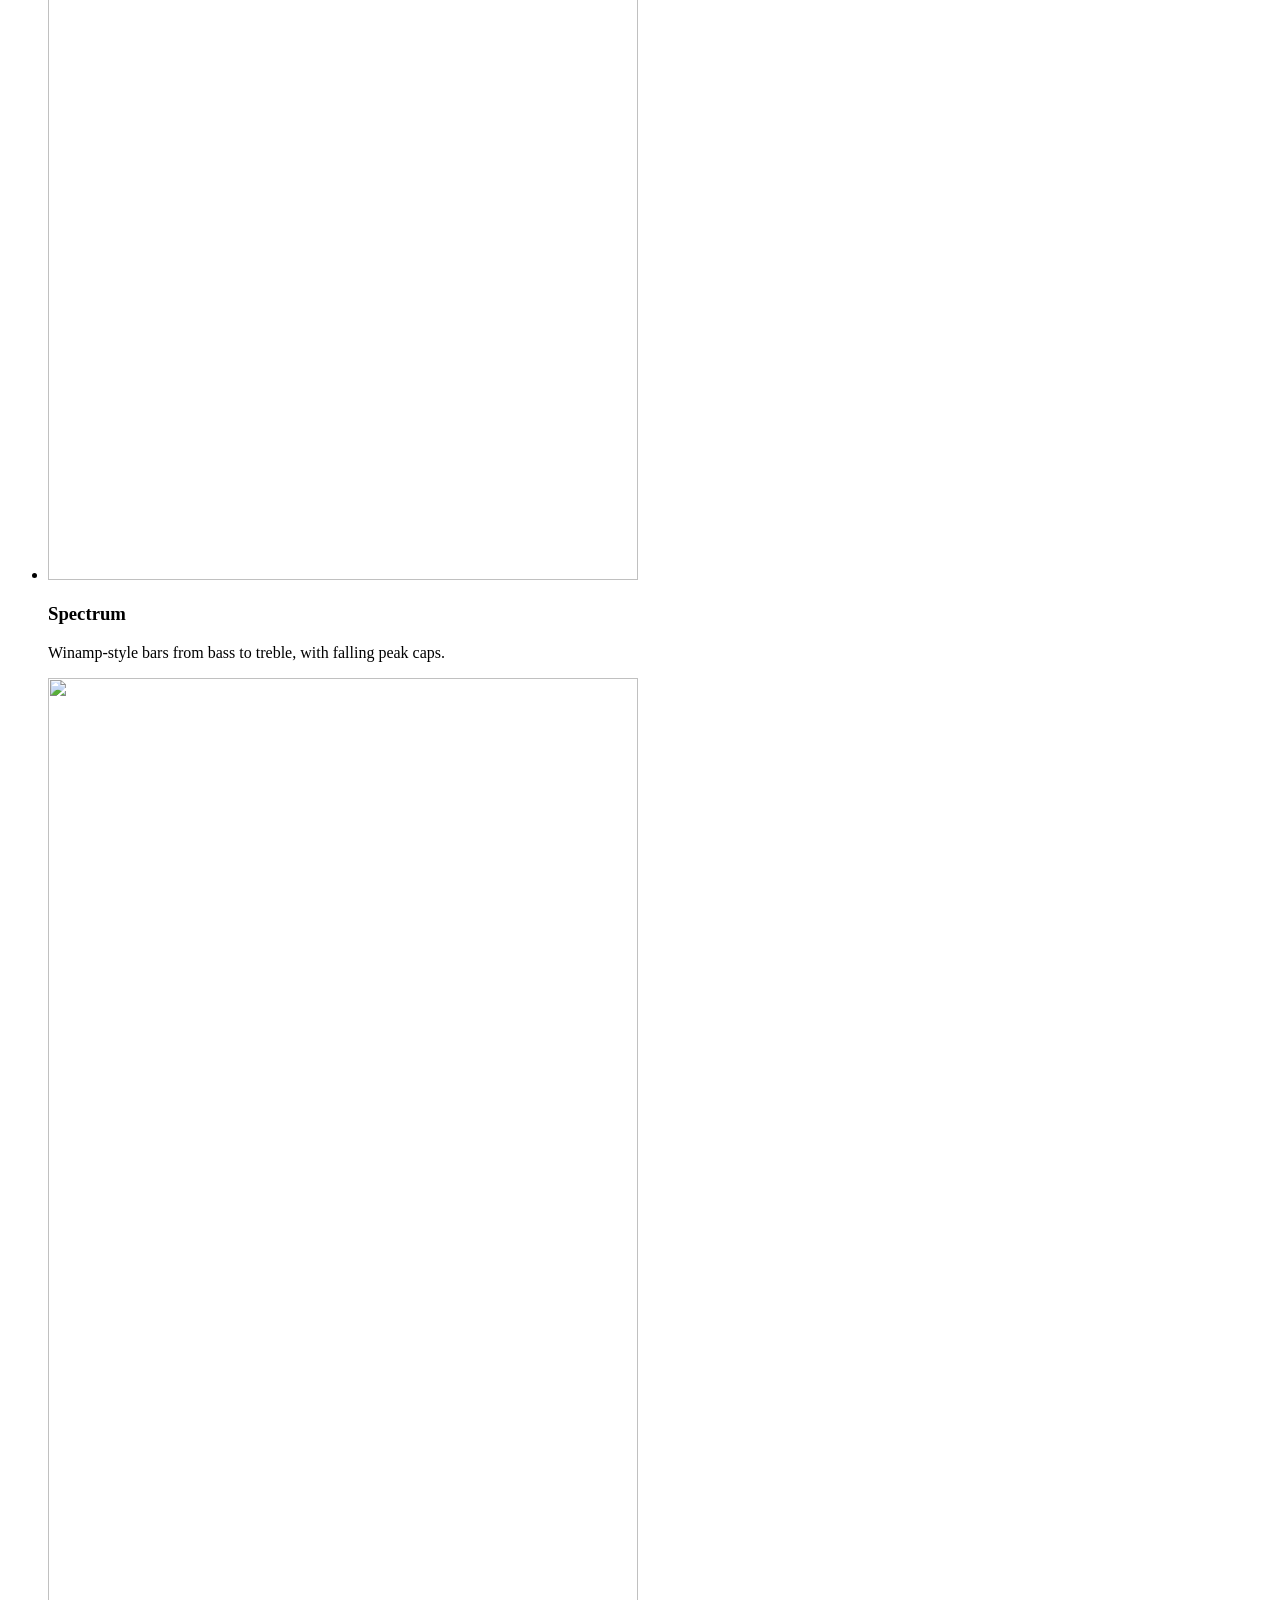
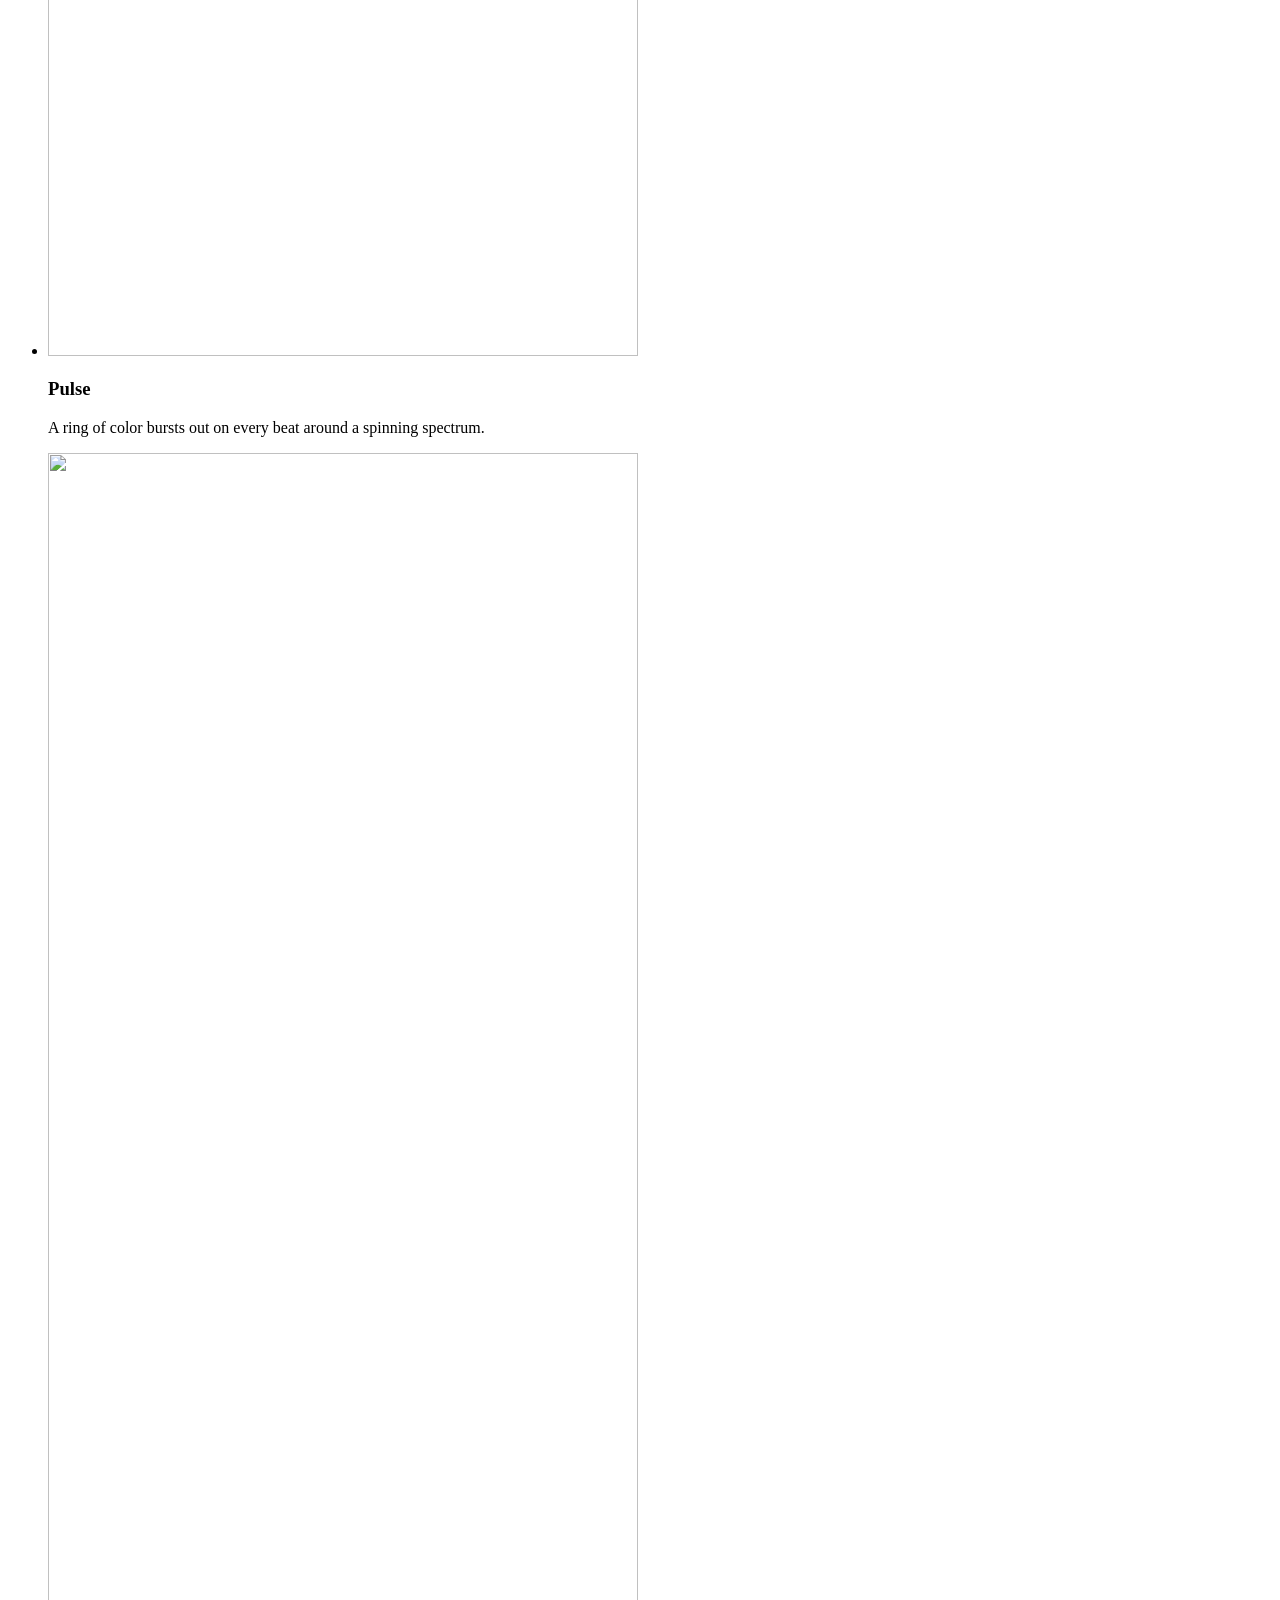
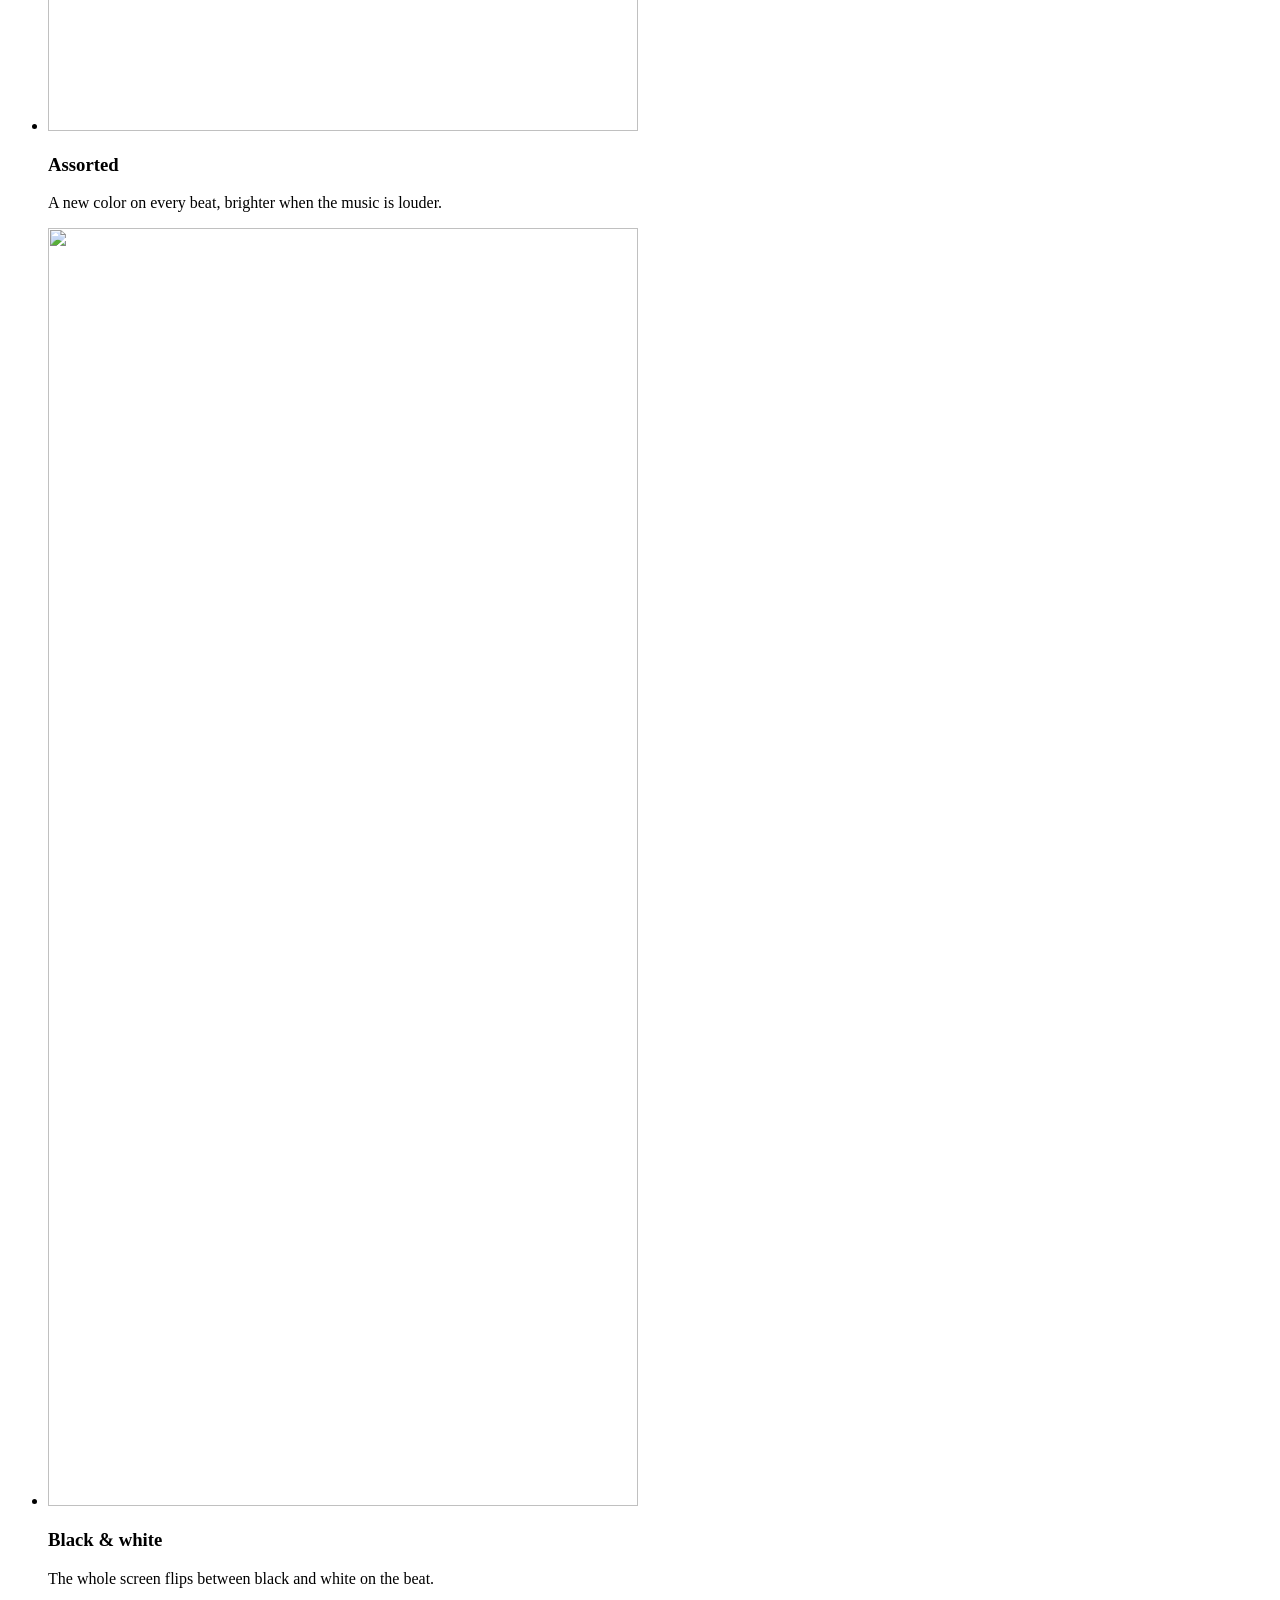
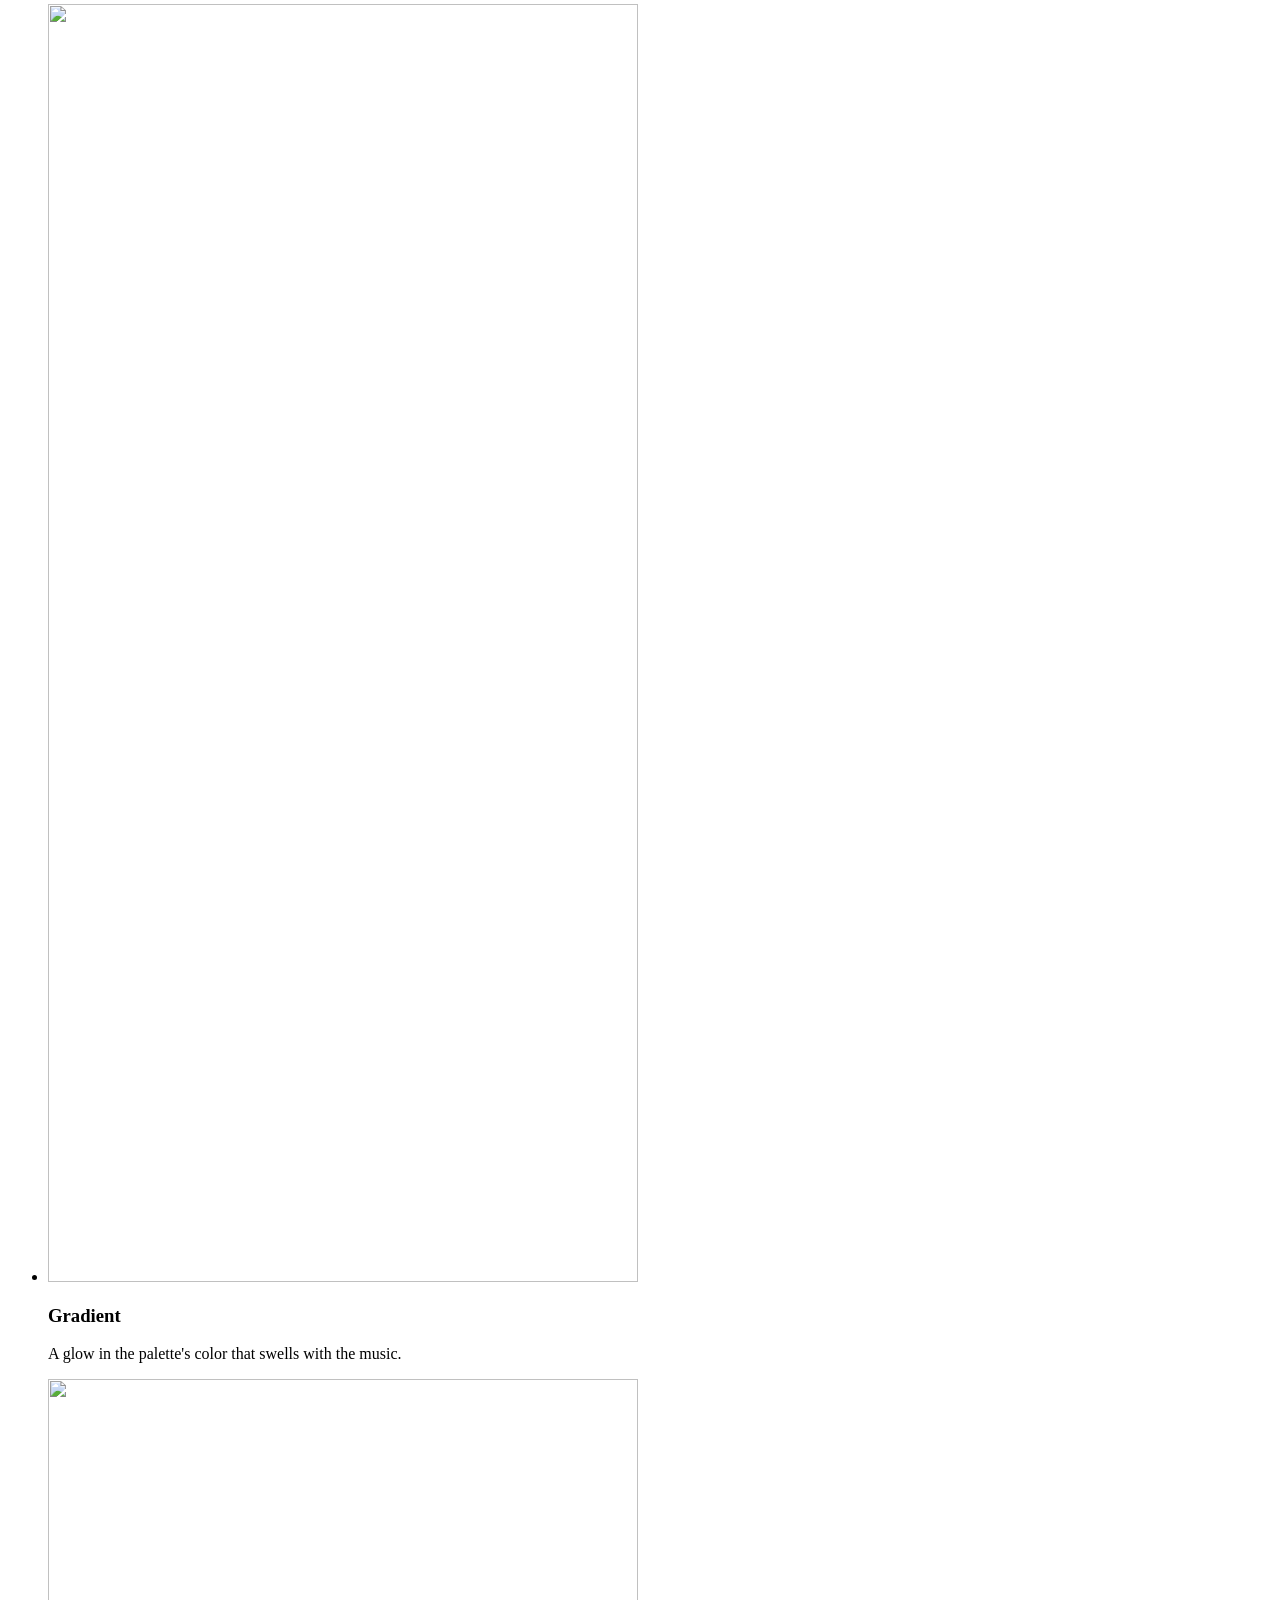
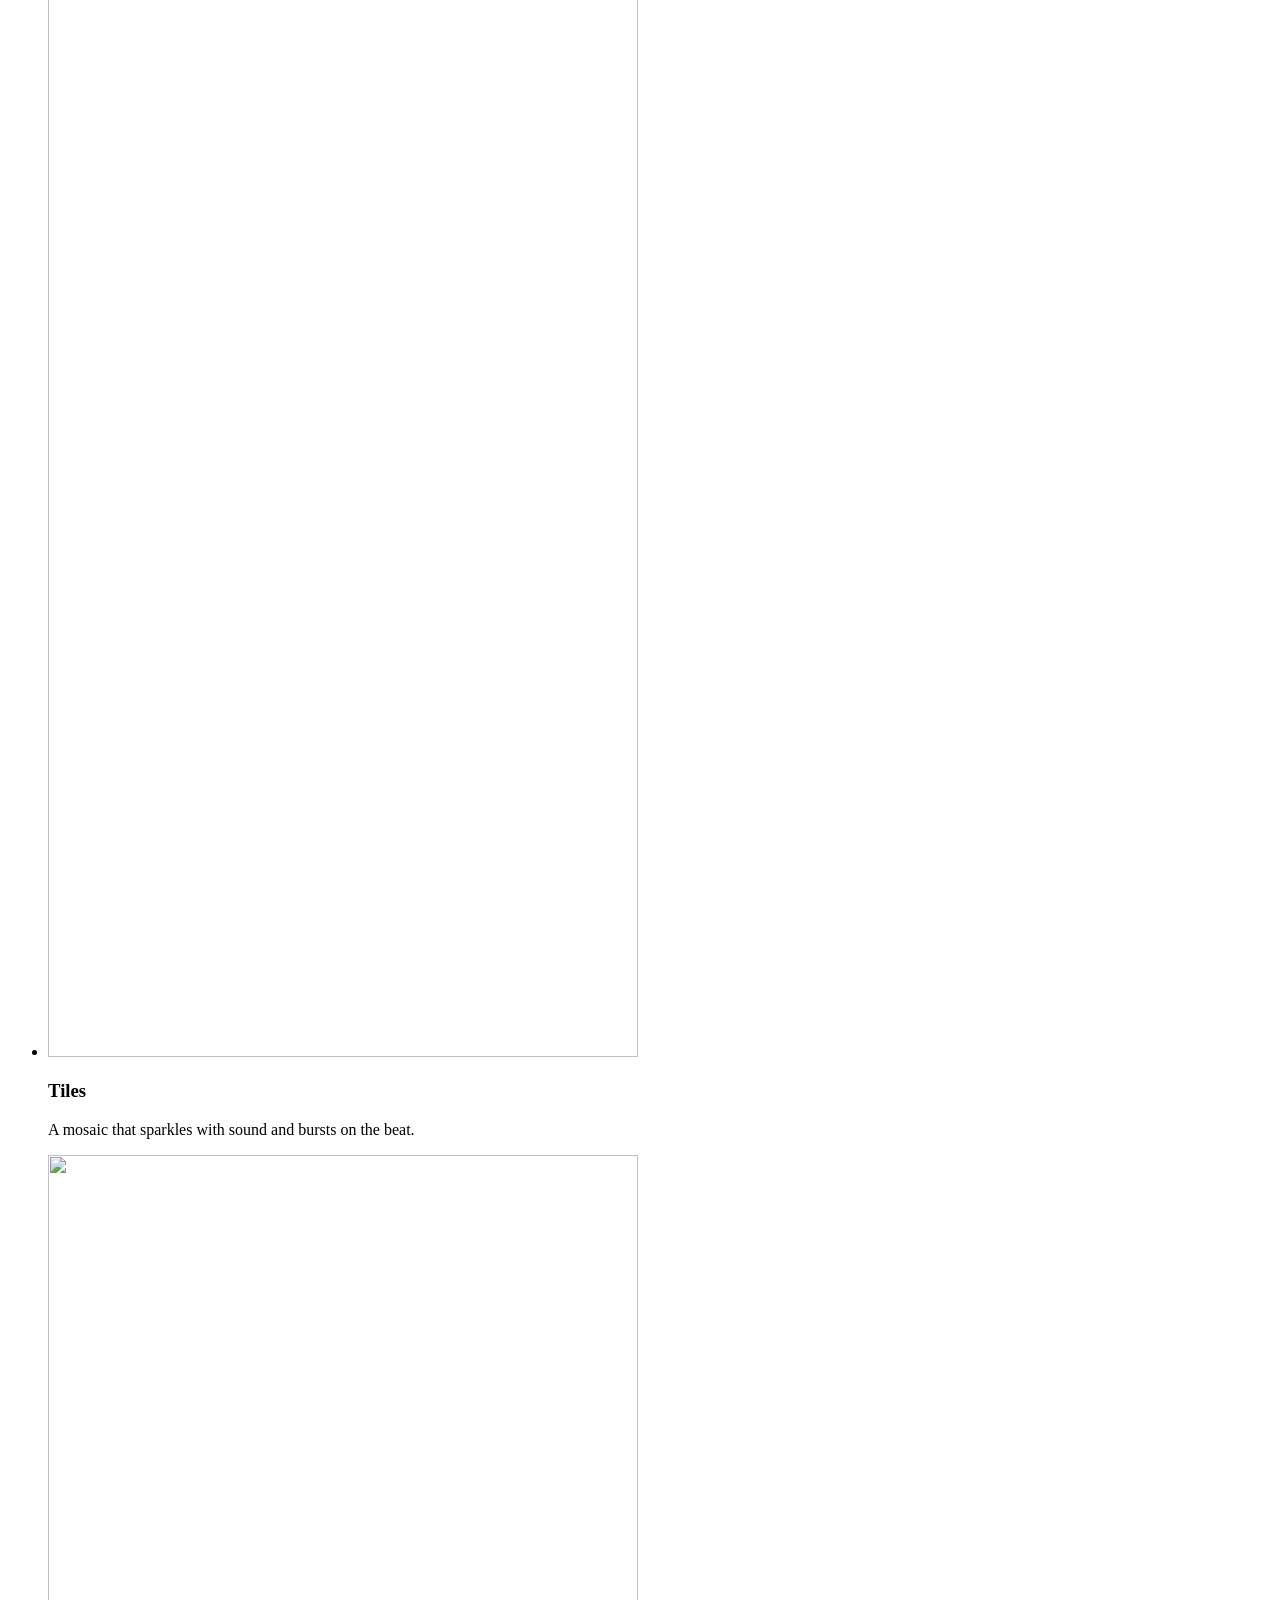
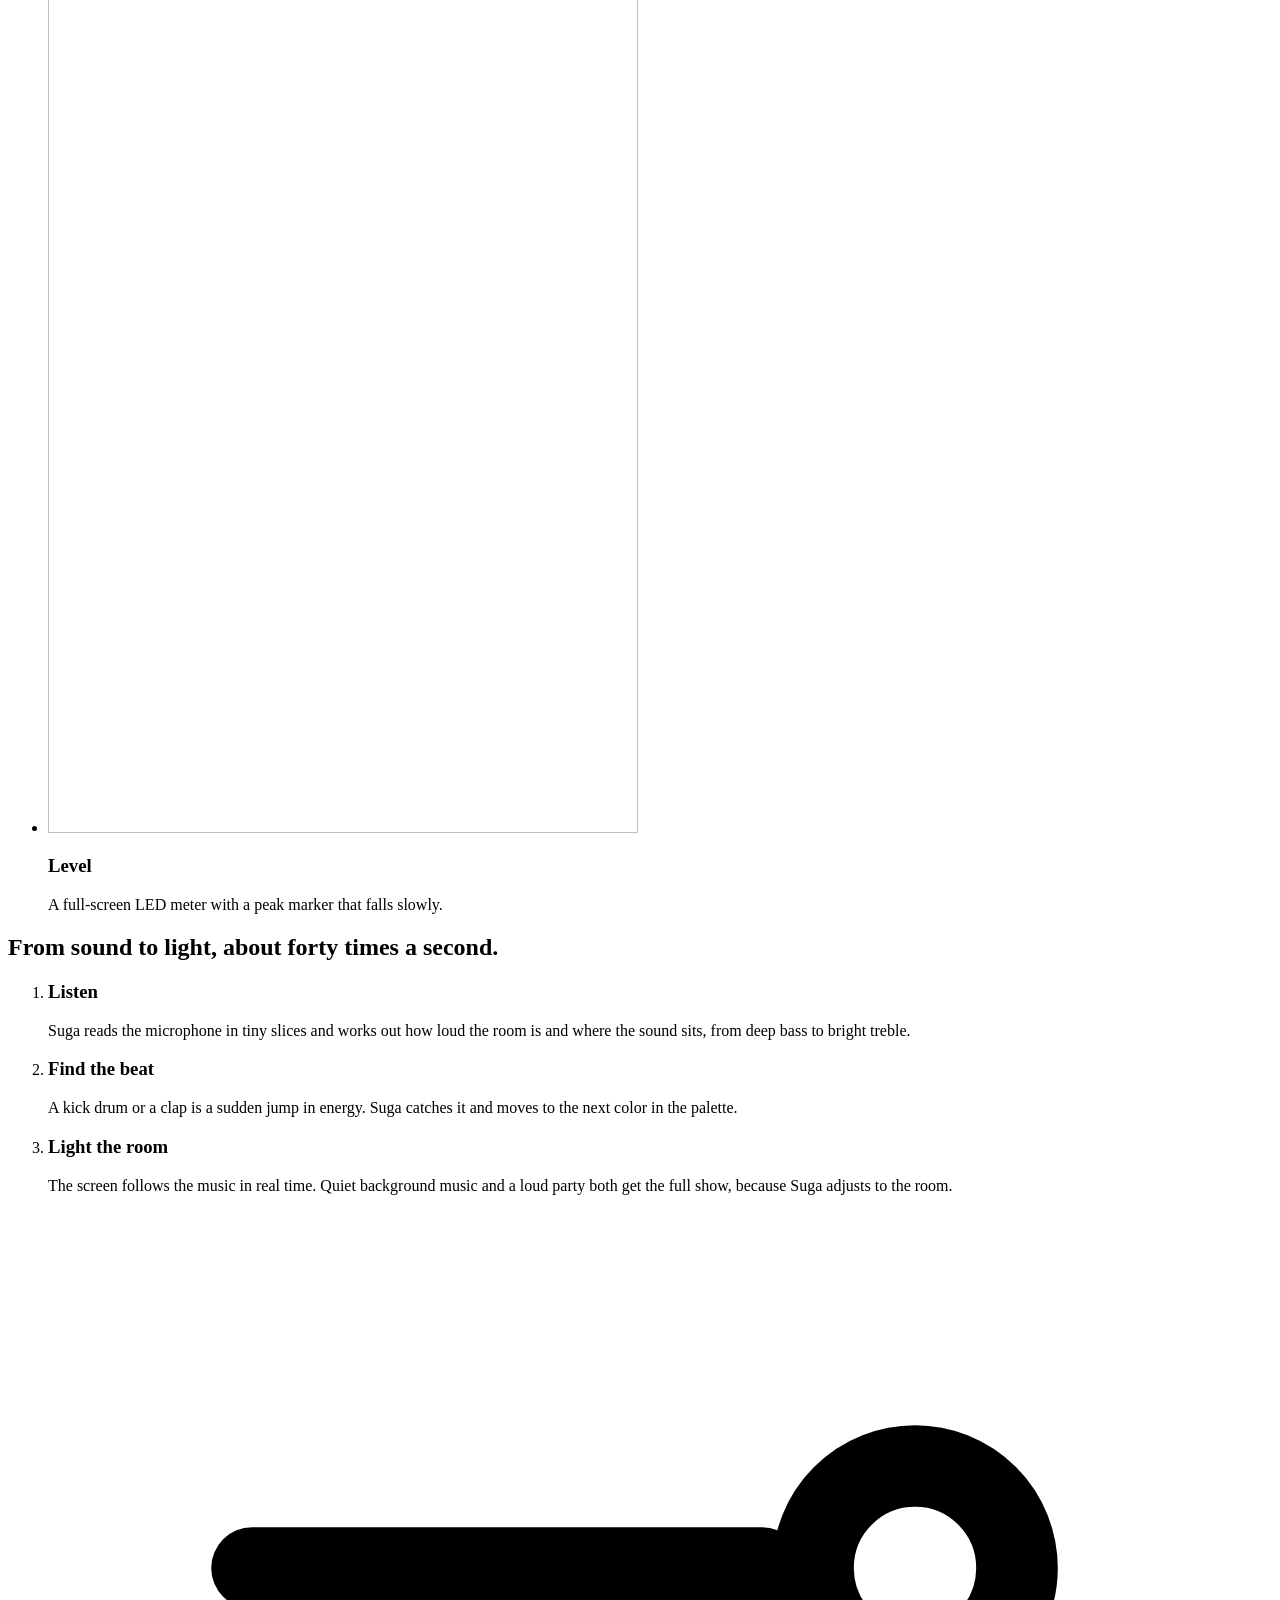
==== commit 3a4aef09: "Link Google Play and add SEO: sitemap, robots, llms.txt, structured data, FAQ" ====
--- a/website/index.html
+++ b/website/index.html
@@ -3,23 +3,125 @@
 <head>
   <meta charset="utf-8">
   <meta name="viewport" content="width=device-width, initial-scale=1">
-  <title>Suga — turn music into light</title>
-  <meta name="description" content="Suga is a beat-reactive music visualizer. Put on a song and your screen lights up in time with it: disco beams, Winamp-style bars and more. Nothing is recorded.">
+  <title>Suga: Music Visualizer — turn music into light, free on Android and web</title>
+  <meta name="description" content="Suga is a free, beat-reactive music visualizer for Android and the browser. Put on a song and your screen lights up in time with it: disco beams, Winamp-style bars and more. Nothing is recorded.">
   <link rel="canonical" href="https://suga.shaunniekins.com/">
   <meta name="theme-color" content="#0E161D">
   <meta property="og:title" content="Suga — turn music into light">
   <meta property="og:description" content="Put on a song and watch your screen light up to the beat. Eight modes, from disco beams to Winamp-style bars. Nothing is recorded.">
   <meta property="og:type" content="website">
+  <meta property="og:site_name" content="Suga">
+  <meta property="og:locale" content="en_US">
   <meta property="og:url" content="https://suga.shaunniekins.com/">
   <meta property="og:image" content="https://suga.shaunniekins.com/assets/og.jpg">
   <meta property="og:image:width" content="1200">
   <meta property="og:image:height" content="630">
+  <meta property="og:image:alt" content="Suga's colorful, beat-reactive light modes on a phone screen.">
   <meta name="twitter:card" content="summary_large_image">
+  <meta name="twitter:title" content="Suga — turn music into light">
+  <meta name="twitter:description" content="Put on a song and watch your screen light up to the beat. Eight modes, from disco beams to Winamp-style bars. Nothing is recorded.">
+  <meta name="twitter:image" content="https://suga.shaunniekins.com/assets/og.jpg">
+  <meta name="google-play-app" content="app-id=com.shaunniekins.suga">
+  <link rel="alternate" type="text/plain" href="/llms.txt" title="Suga, summarized for AI assistants">
   <link rel="icon" type="image/png" sizes="32x32" href="/assets/favicon-32.png">
   <link rel="apple-touch-icon" href="/assets/apple-touch-icon.png">
   <link rel="preload" href="/assets/fonts/sora.woff2" as="font" type="font/woff2" crossorigin>
   <link rel="stylesheet" href="/styles.css">
   <script src="/site.js" defer></script>
+  <!-- Structured data for search engines and AI assistants. A data block, not
+       a script, so the Content Security Policy doesn't block it. -->
+  <script type="application/ld+json">
+  {
+    "@context": "https://schema.org",
+    "@graph": [
+      {
+        "@type": "WebSite",
+        "@id": "https://suga.shaunniekins.com/#website",
+        "url": "https://suga.shaunniekins.com/",
+        "name": "Suga",
+        "alternateName": "Suga: Music Visualizer",
+        "inLanguage": "en"
+      },
+      {
+        "@type": "Person",
+        "@id": "https://suga.shaunniekins.com/#author",
+        "name": "shaunniekins",
+        "url": "https://buymeacoffee.com/shaunniekins",
+        "email": "mailto:contact@shaunniekins.com"
+      },
+      {
+        "@type": "MobileApplication",
+        "@id": "https://suga.shaunniekins.com/#android",
+        "name": "Suga: Music Visualizer",
+        "description": "A beat-reactive music visualizer that listens through the microphone and fills the screen with light that moves with the music. Eight modes, from disco beams to Winamp-style spectrum bars. Nothing is recorded.",
+        "operatingSystem": "Android",
+        "applicationCategory": "MultimediaApplication",
+        "applicationSubCategory": "Music visualizer",
+        "url": "https://suga.shaunniekins.com/",
+        "downloadUrl": "https://play.google.com/store/apps/details?id=com.shaunniekins.suga",
+        "installUrl": "https://play.google.com/store/apps/details?id=com.shaunniekins.suga",
+        "image": "https://suga.shaunniekins.com/assets/og.jpg",
+        "screenshot": [
+          "https://suga.shaunniekins.com/assets/screens/disco.webp",
+          "https://suga.shaunniekins.com/assets/screens/spectrum.webp",
+          "https://suga.shaunniekins.com/assets/screens/pulse.webp"
+        ],
+        "offers": { "@type": "Offer", "price": "0", "priceCurrency": "USD" },
+        "author": { "@id": "https://suga.shaunniekins.com/#author" },
+        "sameAs": ["https://play.google.com/store/apps/details?id=com.shaunniekins.suga"]
+      },
+      {
+        "@type": "WebApplication",
+        "@id": "https://suga.shaunniekins.com/#web",
+        "name": "Suga: Music Visualizer (web)",
+        "description": "The browser version of Suga: a beat-reactive, full-screen music visualizer. Allow the microphone, play a song, and the screen lights up to the beat.",
+        "url": "https://suga.shaunniekins.com/app/",
+        "browserRequirements": "Requires a modern browser with microphone access.",
+        "operatingSystem": "Any",
+        "applicationCategory": "MultimediaApplication",
+        "applicationSubCategory": "Music visualizer",
+        "offers": { "@type": "Offer", "price": "0", "priceCurrency": "USD" },
+        "author": { "@id": "https://suga.shaunniekins.com/#author" }
+      },
+      {
+        "@type": "FAQPage",
+        "@id": "https://suga.shaunniekins.com/#faq",
+        "mainEntity": [
+          {
+            "@type": "Question",
+            "name": "What is Suga?",
+            "acceptedAnswer": { "@type": "Answer", "text": "Suga is a free music visualizer for Android and the web. It listens through your microphone, finds the beat, and fills your screen with color that moves with the music, like the Winamp visualizers you remember." }
+          },
+          {
+            "@type": "Question",
+            "name": "Does Suga work with Spotify, YouTube or any music app?",
+            "acceptedAnswer": { "@type": "Answer", "text": "Yes. Suga listens through the microphone, so it reacts to anything you can hear: a speaker, a TV, a music app on another device, a guitar, or a room full of people singing." }
+          },
+          {
+            "@type": "Question",
+            "name": "Does Suga record my audio?",
+            "acceptedAnswer": { "@type": "Answer", "text": "No. Suga only measures the sound on your device while the show is running. Audio is never recorded, saved or sent anywhere, and there are no ads, accounts or analytics." }
+          },
+          {
+            "@type": "Question",
+            "name": "Is Suga free?",
+            "acceptedAnswer": { "@type": "Answer", "text": "Yes. Suga is free on Google Play and in your browser, with no ads and no sign-up." }
+          },
+          {
+            "@type": "Question",
+            "name": "Is there an iPhone version?",
+            "acceptedAnswer": { "@type": "Answer", "text": "The iPhone and iPad app is on the way. Until then, the browser version works on iPhone and iPad today." }
+          },
+          {
+            "@type": "Question",
+            "name": "Is Suga safe for people sensitive to flashing light?",
+            "acceptedAnswer": { "@type": "Answer", "text": "Full-screen flashes are kept below three per second, the limit accessibility guidelines set for flashing content, and with reduced motion on the beat pulse switches off. If you or anyone watching is sensitive to flashing light, please take care." }
+          }
+        ]
+      }
+    ]
+  }
+  </script>
 </head>
 <body>
   <a class="skip" href="#main">Skip to content</a>
@@ -52,9 +154,11 @@
             <span class="cta-note">Free · No account · Nothing recorded</span>
           </div>
           <ul class="stores" aria-label="Mobile apps">
-            <li class="store-badge">
-              <svg viewBox="0 0 24 24" fill="none" stroke="currentColor" stroke-width="1.8" stroke-linecap="round" stroke-linejoin="round" aria-hidden="true"><path d="M5 3.5v17l9-8.5-9-8.5Z"/><path d="m14 12 3.5-3.3 2.4 1.4c1.1.6 1.1 1.2 0 1.8L17.5 15.3Z"/></svg>
-              <span><small>Coming soon to</small><strong>Google Play</strong></span>
+            <li>
+              <a class="store-badge" href="https://play.google.com/store/apps/details?id=com.shaunniekins.suga" rel="noopener">
+                <svg viewBox="0 0 24 24" fill="none" stroke="currentColor" stroke-width="1.8" stroke-linecap="round" stroke-linejoin="round" aria-hidden="true"><path d="M5 3.5v17l9-8.5-9-8.5Z"/><path d="m14 12 3.5-3.3 2.4 1.4c1.1.6 1.1 1.2 0 1.8L17.5 15.3Z"/></svg>
+                <span><small>Get it on</small><strong>Google Play</strong></span>
+              </a>
             </li>
             <li class="store-badge">
               <svg viewBox="0 0 24 24" fill="none" stroke="currentColor" stroke-width="1.8" stroke-linecap="round" stroke-linejoin="round" aria-hidden="true"><rect x="6" y="2.5" width="12" height="19" rx="2.5"/><path d="M10.5 18.5h3"/></svg>
@@ -168,7 +272,7 @@
           <li class="extra">
             <svg class="ico" viewBox="0 0 24 24" fill="none" stroke="currentColor" stroke-width="1.6" stroke-linecap="round" stroke-linejoin="round" aria-hidden="true"><rect x="2.5" y="4.5" width="19" height="12" rx="2"/><path d="M8 20.5h8M12 16.5v4"/></svg>
             <h3>Phone, tablet or browser</h3>
-            <p>Android, iPhone and iPad apps are on the way. The browser version works today.</p>
+            <p>Get it on Google Play for Android, or use it in your browser today. iPhone and iPad apps are on the way.</p>
           </li>
         </ul>
       </div>
@@ -201,6 +305,40 @@
             </li>
           </ul>
         </div>
+      </div>
+    </section>
+
+    <section class="section" id="faq">
+      <div class="wrap">
+        <div class="section-head">
+          <h2>Questions</h2>
+        </div>
+        <dl class="faq">
+          <div>
+            <dt>What is Suga?</dt>
+            <dd>A free music visualizer for Android and the web. It listens through your microphone, finds the beat, and fills your screen with color that moves with the music.</dd>
+          </div>
+          <div>
+            <dt>Does it work with Spotify, YouTube or any music app?</dt>
+            <dd>Yes. Suga listens through the microphone, so it reacts to anything you can hear: a speaker, a TV, a music app on another device, a guitar, or a room full of people singing.</dd>
+          </div>
+          <div>
+            <dt>Does it record my audio?</dt>
+            <dd>No. Sound is measured on your device while the show runs and discarded right away. Nothing is saved or sent anywhere.</dd>
+          </div>
+          <div>
+            <dt>Is it free?</dt>
+            <dd>Yes — on <a href="https://play.google.com/store/apps/details?id=com.shaunniekins.suga" rel="noopener">Google Play</a> and <a href="/app/">in your browser</a>, with no ads and no sign-up.</dd>
+          </div>
+          <div>
+            <dt>Is there an iPhone version?</dt>
+            <dd>The iPhone and iPad app is on the way. Until then, the browser version works on iPhone and iPad today.</dd>
+          </div>
+          <div>
+            <dt>Is it safe for people sensitive to flashing light?</dt>
+            <dd>Full-screen flashes stay below three a second, the limit accessibility guidelines set, and reduced motion switches the beat pulse off. If anyone watching is sensitive to flashing light, please take care.</dd>
+          </div>
+        </dl>
       </div>
     </section>
 
@@ -230,9 +368,10 @@
     <section class="section closing">
       <div class="wrap">
         <h2>Turn it up.</h2>
-        <p>Suga runs in your browser right now. Allow the microphone, play something, and let it shine.</p>
+        <p>Get Suga on Google Play, or run it in your browser right now. Allow the microphone, play something, and let it shine.</p>
         <div class="cta-row">
           <a class="button" href="/app/">Open Suga in your browser</a>
+          <a class="button button-ghost" href="https://play.google.com/store/apps/details?id=com.shaunniekins.suga" rel="noopener">Get it on Google Play</a>
         </div>
       </div>
     </section>
@@ -242,6 +381,7 @@
     <div class="wrap">
       <span>© <span data-year>2026</span> Suga</span>
       <nav aria-label="Footer">
+        <a href="https://play.google.com/store/apps/details?id=com.shaunniekins.suga" rel="noopener">Google Play</a>
         <a href="/privacy">Privacy policy</a>
         <a href="/terms">Terms of use</a>
         <a href="https://buymeacoffee.com/shaunniekins" rel="noopener">Buy me a coffee</a>
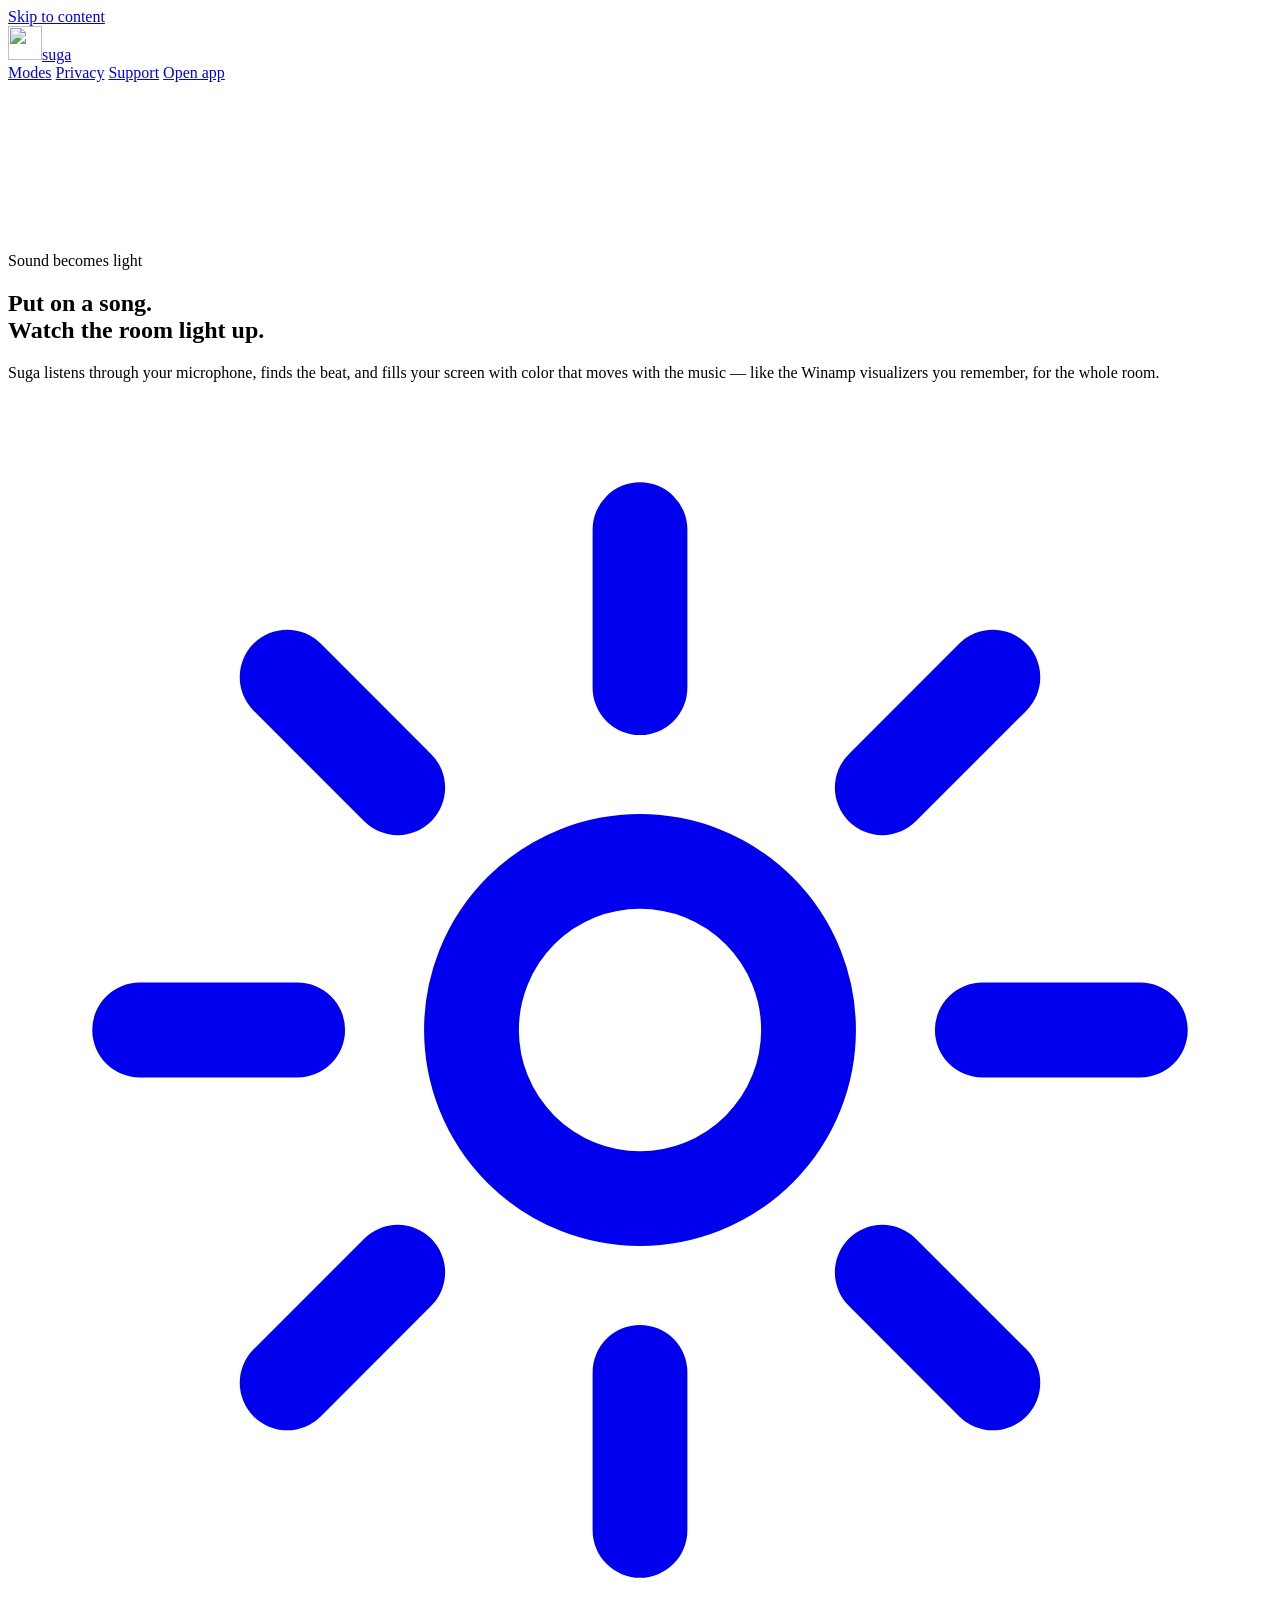
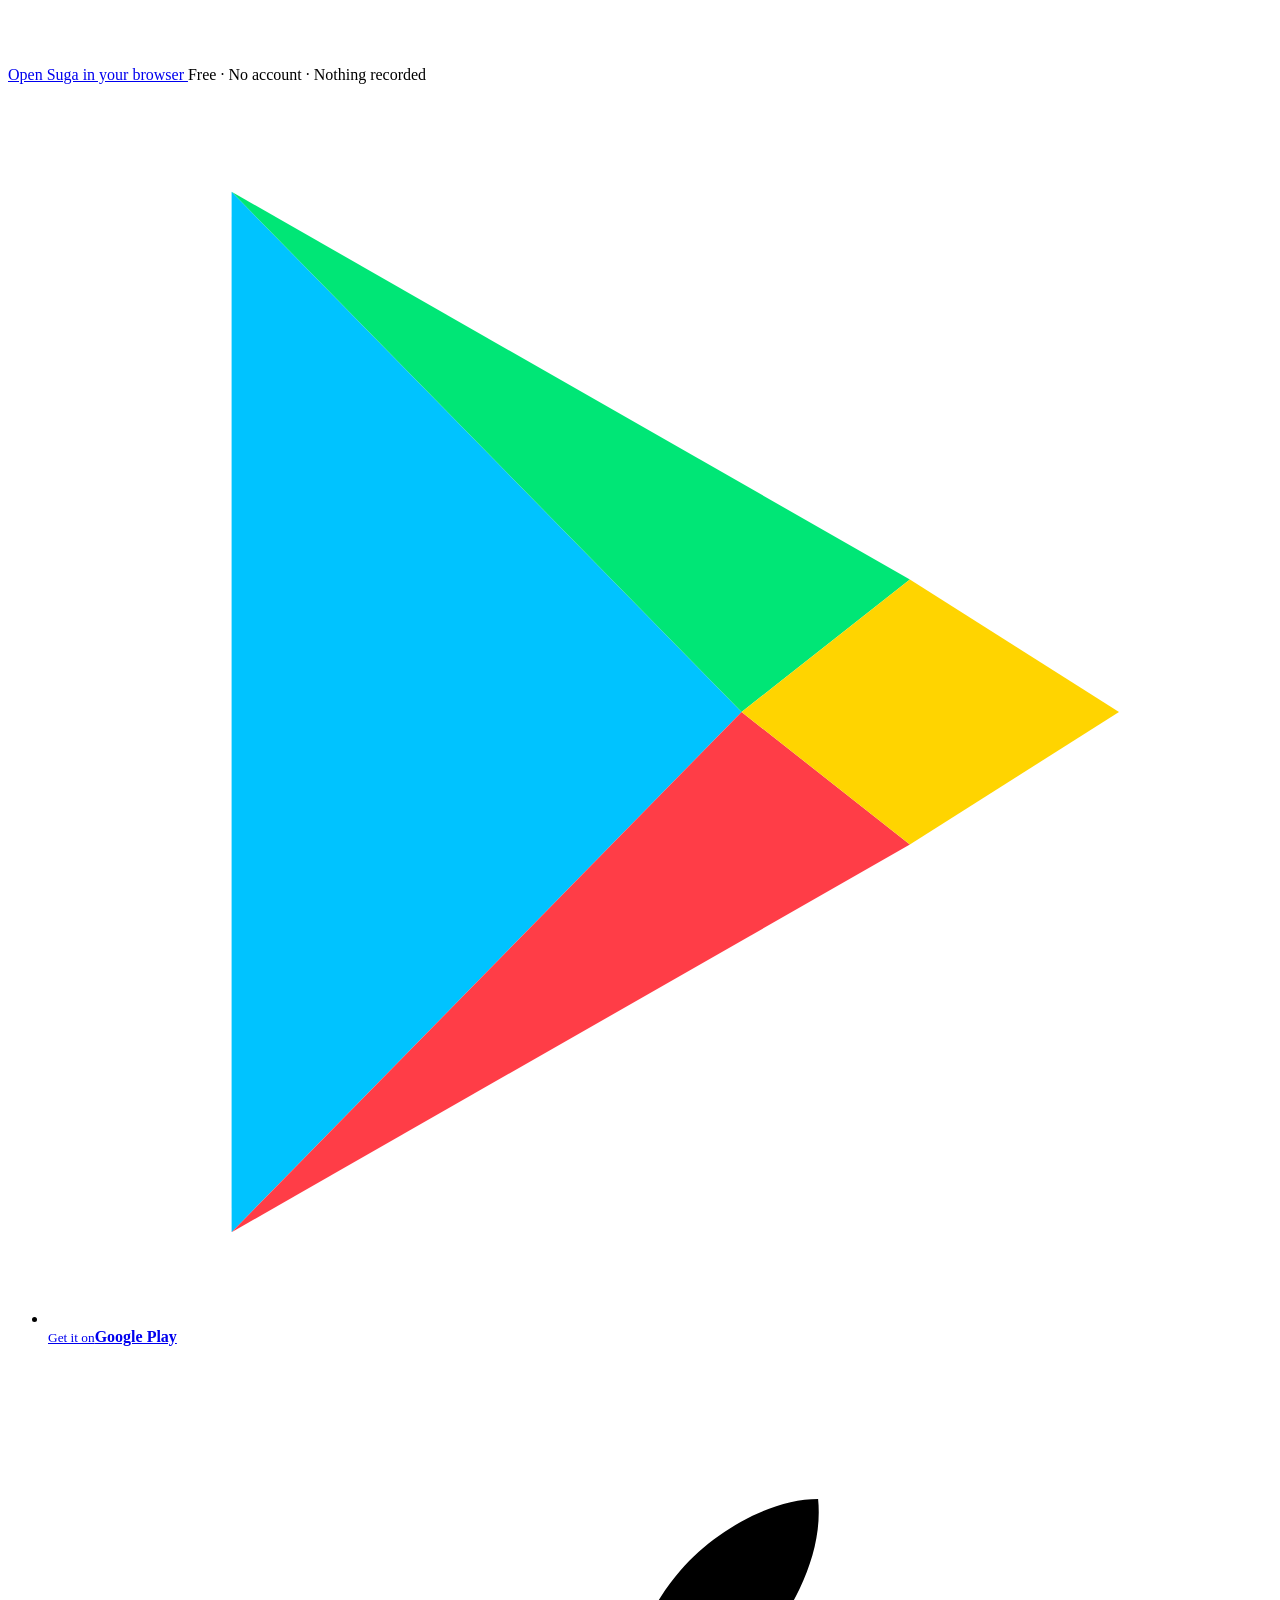
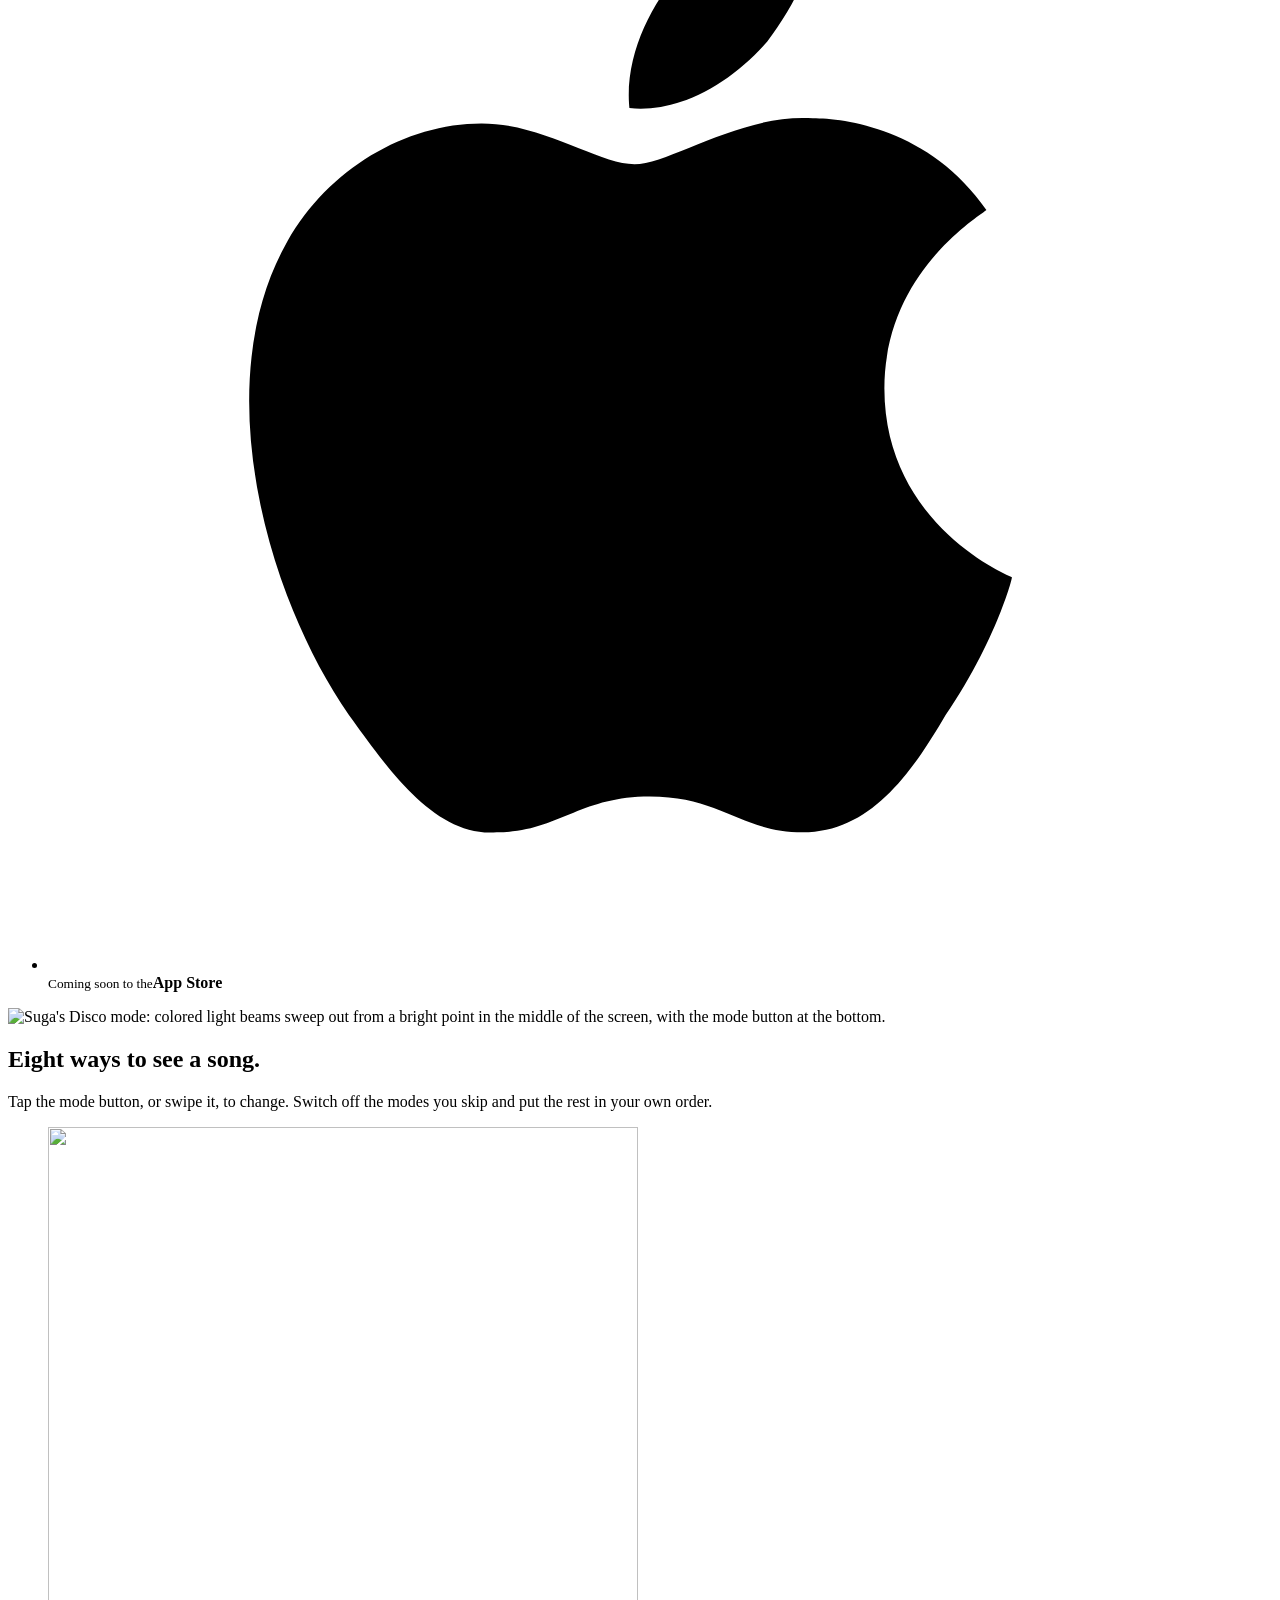
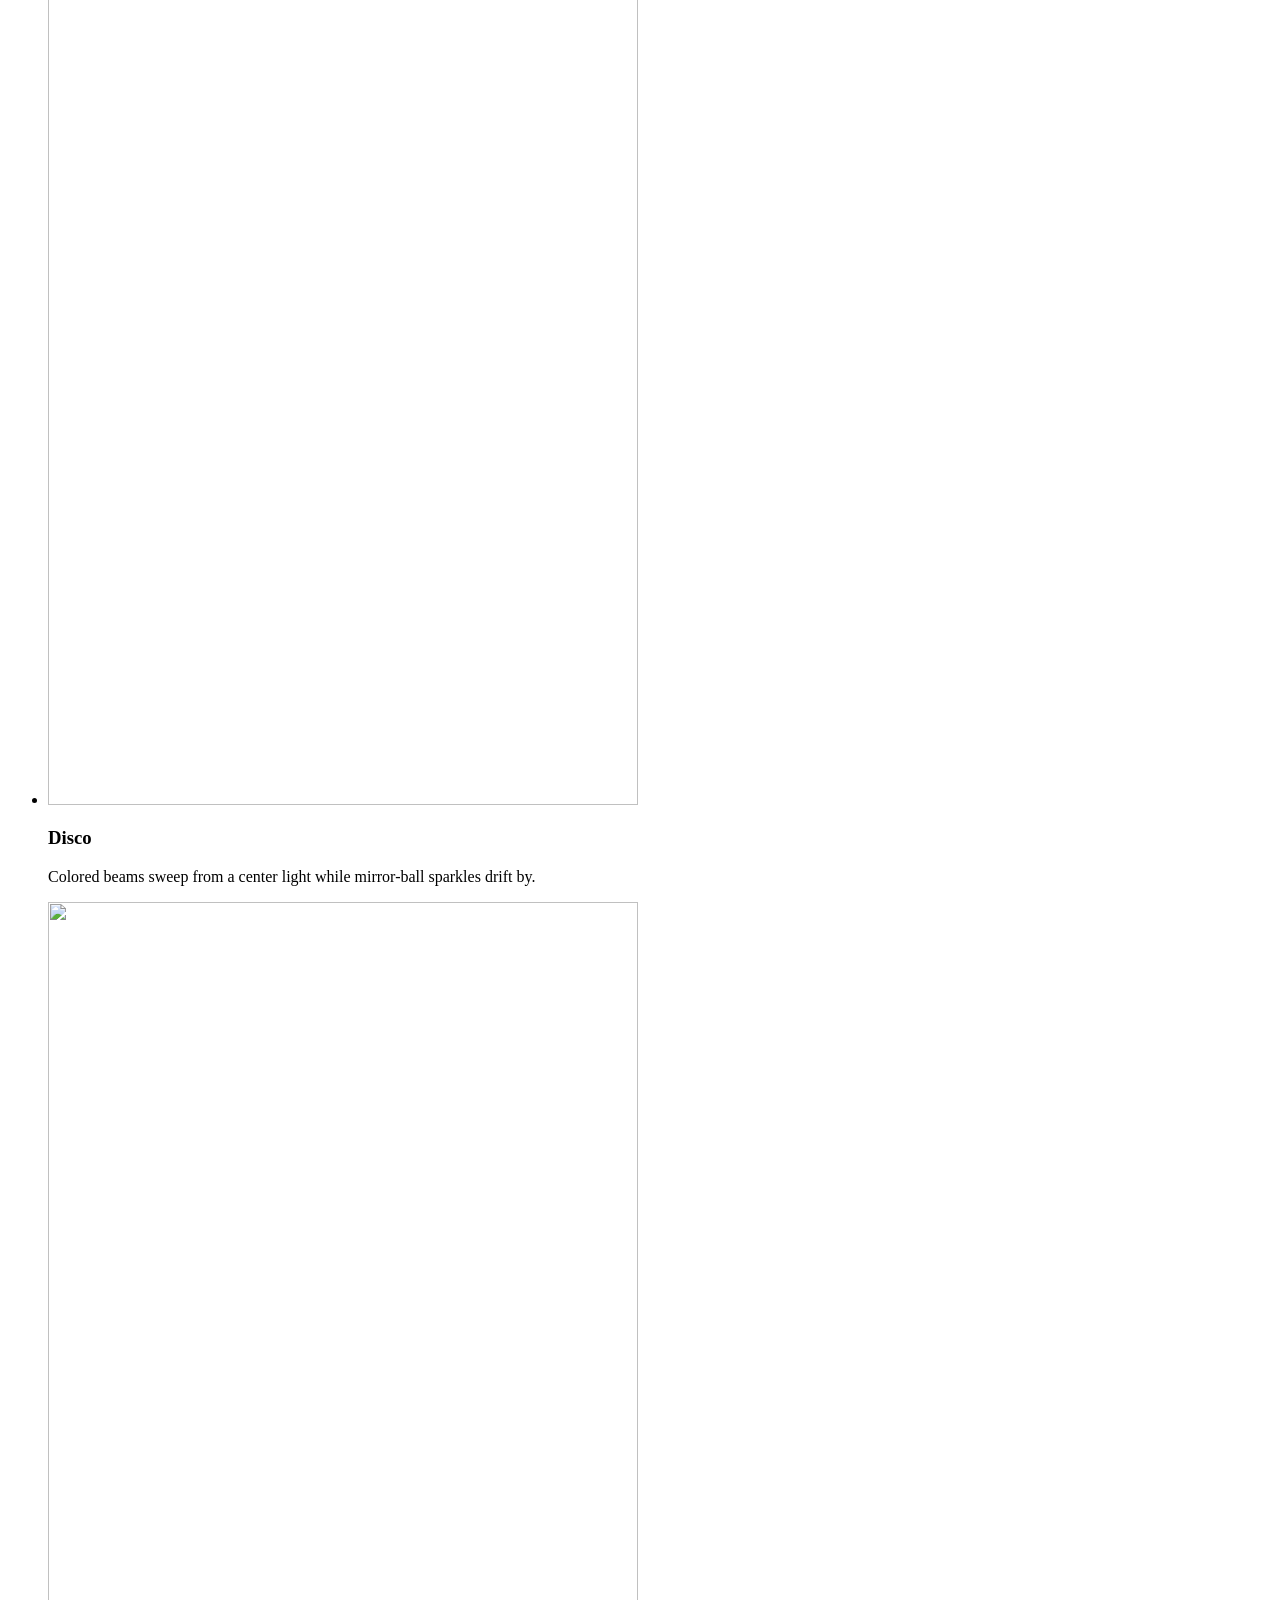
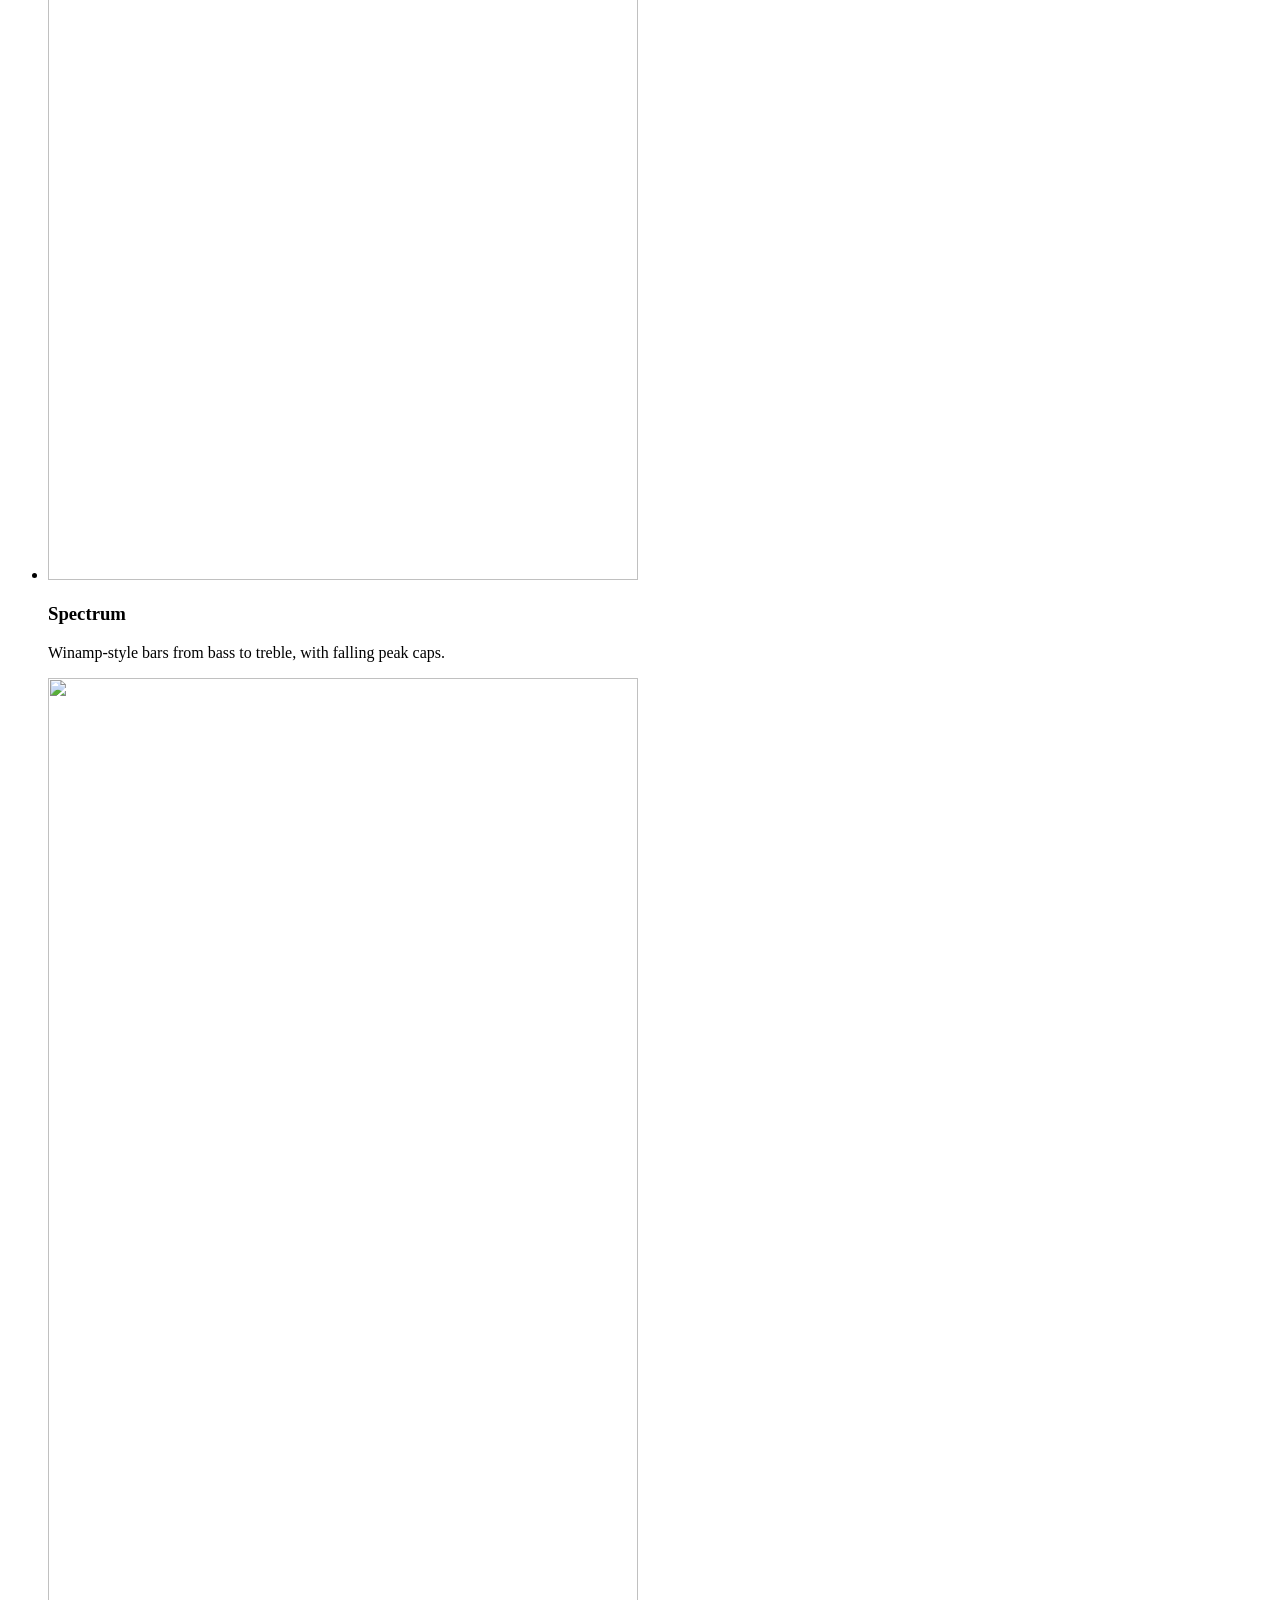
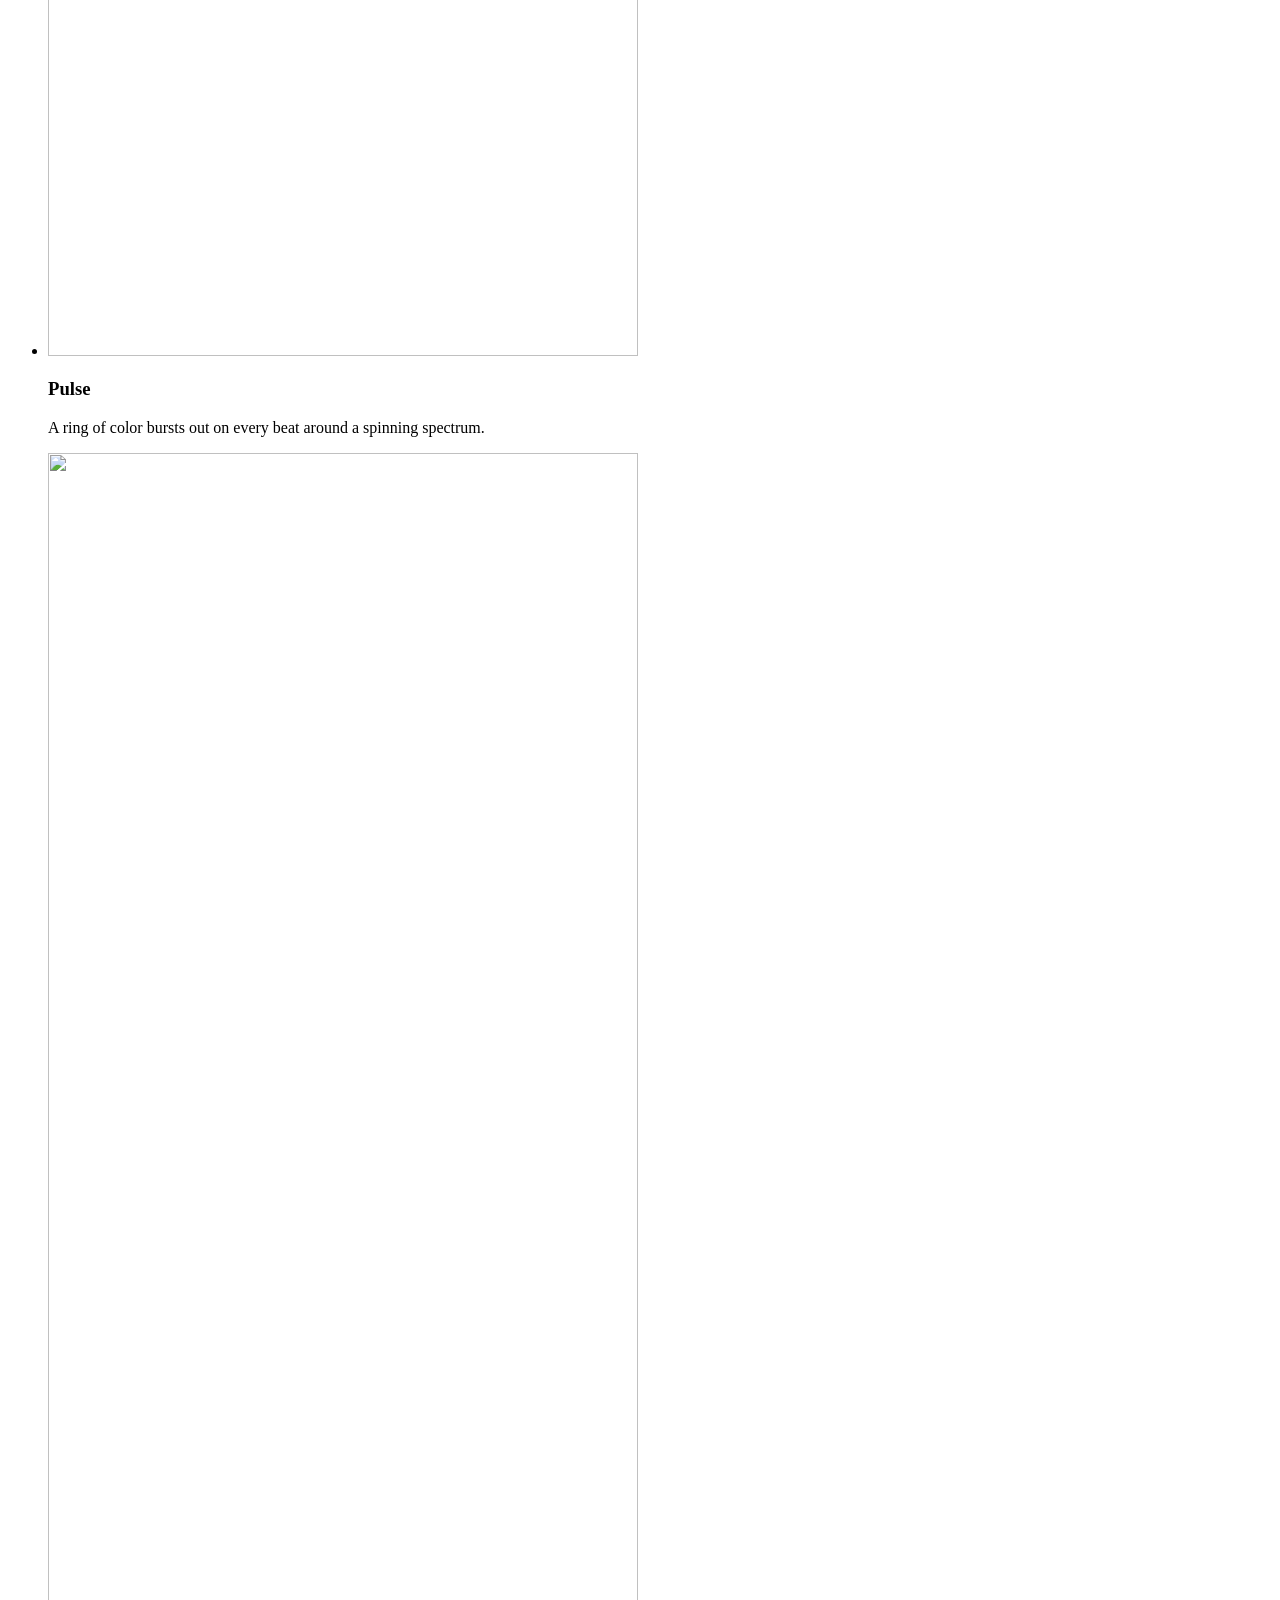
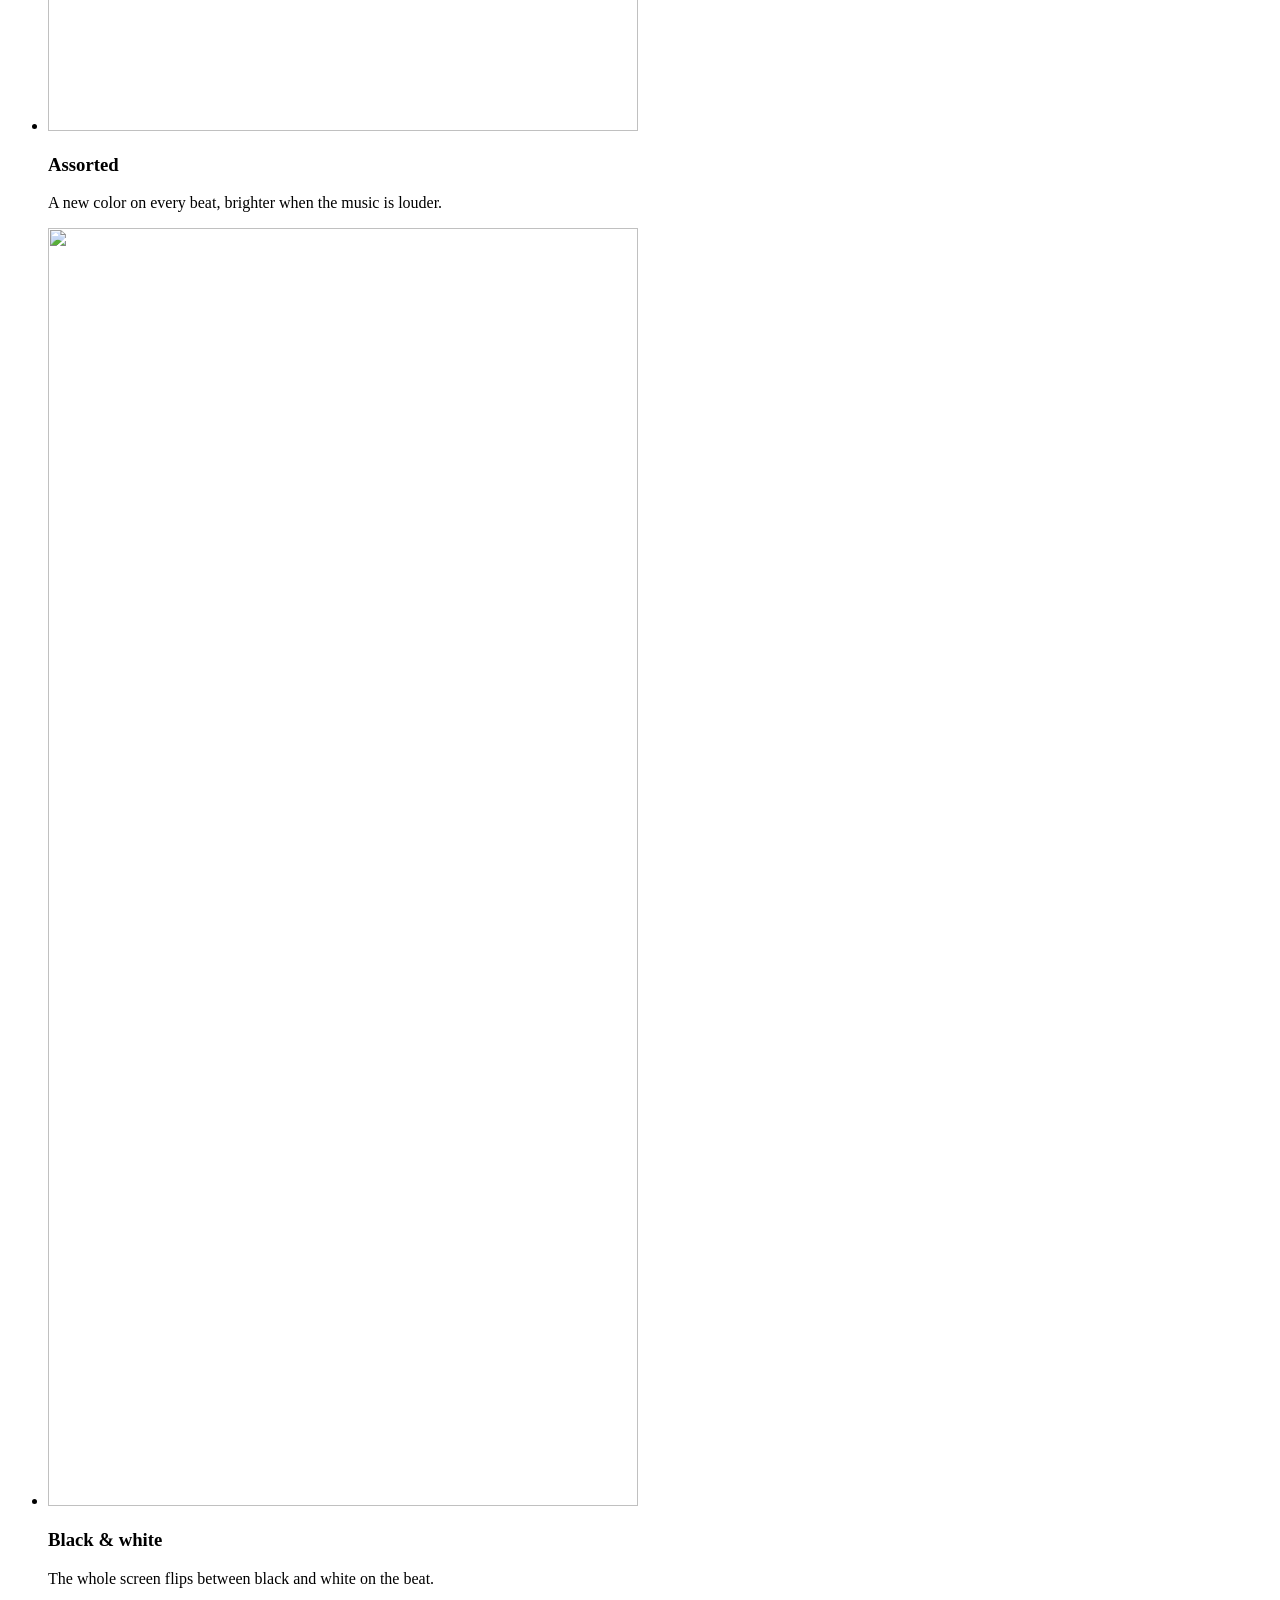
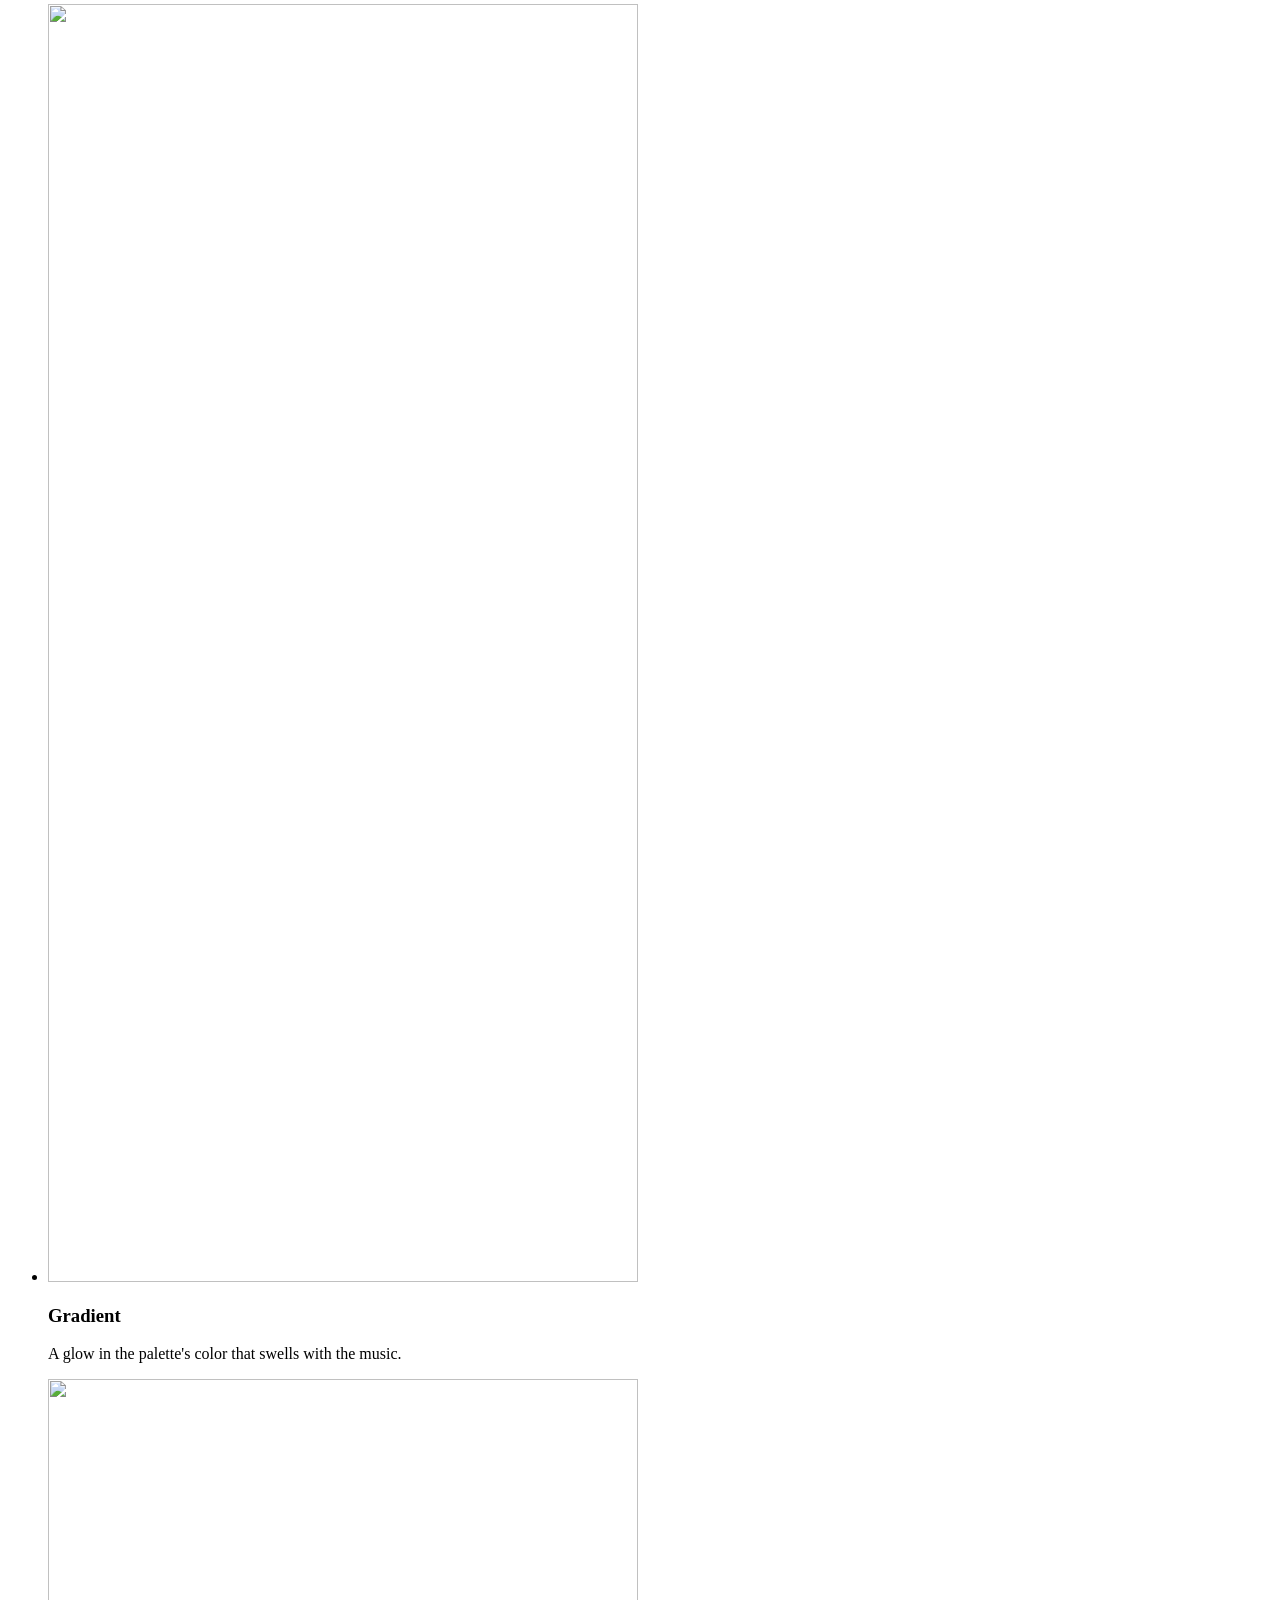
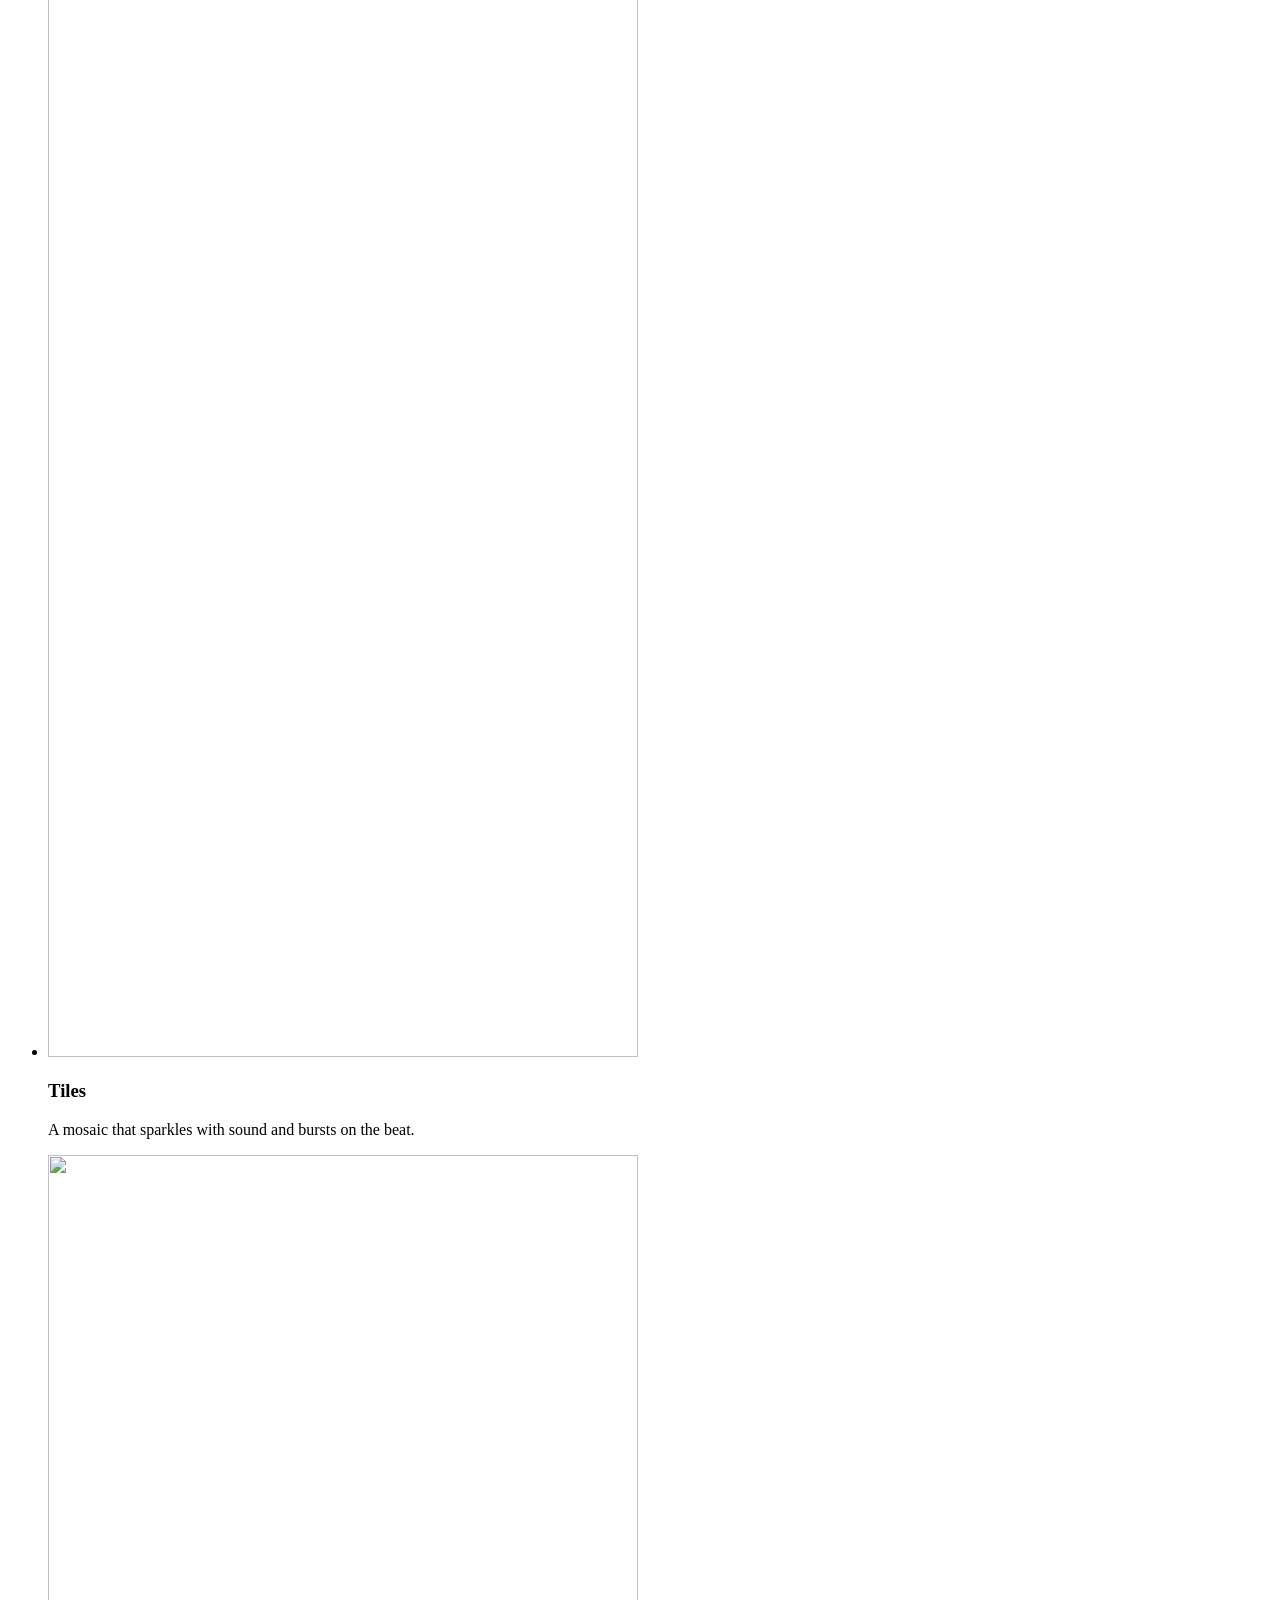
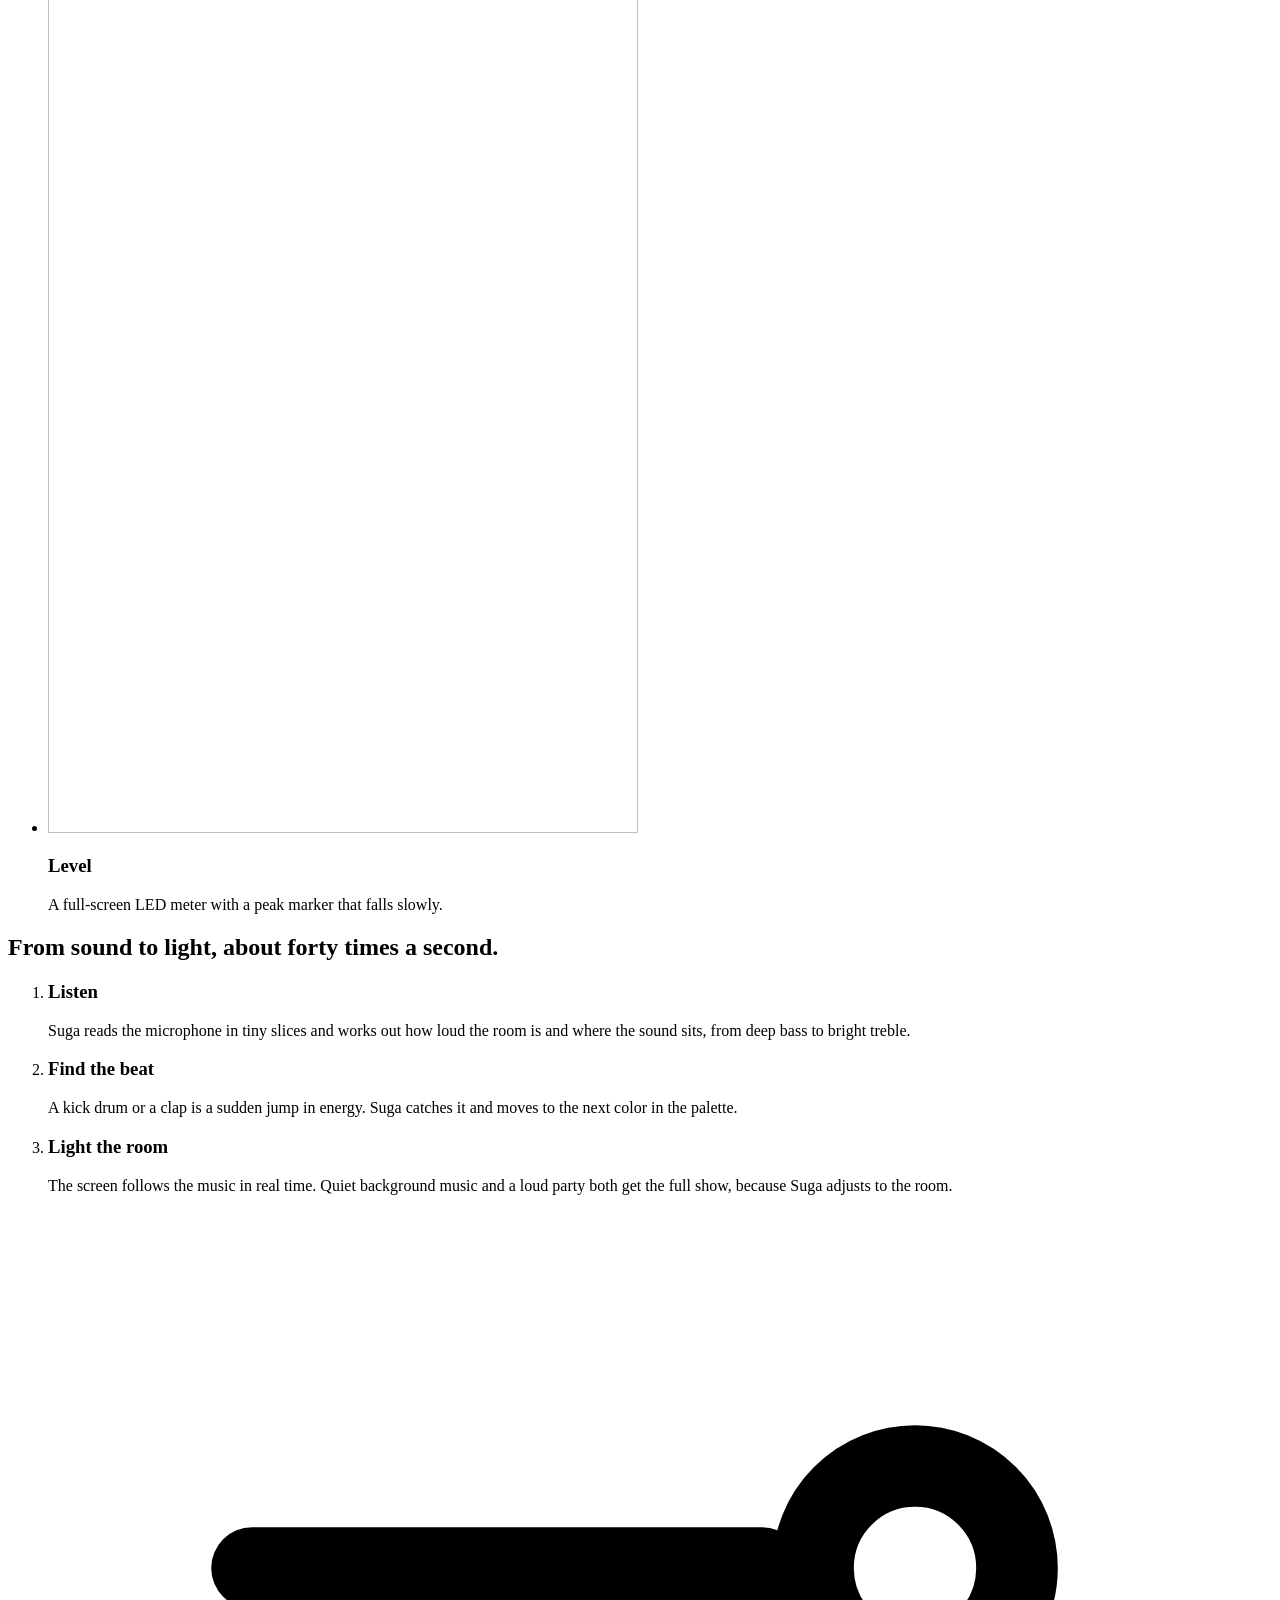
==== commit 0a992a71: "feat(website): use the Google Play and Apple logos on the store buttons" ====
--- a/website/index.html
+++ b/website/index.html
@@ -122,6 +122,7 @@
     ]
   }
   </script>
+  <script defer src="/_vercel/insights/script.js"></script>
 </head>
 <body>
   <a class="skip" href="#main">Skip to content</a>
@@ -156,12 +157,12 @@
           <ul class="stores" aria-label="Mobile apps">
             <li>
               <a class="store-badge" href="https://play.google.com/store/apps/details?id=com.shaunniekins.suga" rel="noopener">
-                <svg viewBox="0 0 24 24" fill="none" stroke="currentColor" stroke-width="1.8" stroke-linecap="round" stroke-linejoin="round" aria-hidden="true"><path d="M5 3.5v17l9-8.5-9-8.5Z"/><path d="m14 12 3.5-3.3 2.4 1.4c1.1.6 1.1 1.2 0 1.8L17.5 15.3Z"/></svg>
+                <svg viewBox="0 0 24 24" aria-hidden="true"><path d="M3.6 1.8 13.6 12 3.6 22.2Z" fill="#00C3FF"/><path d="M3.6 1.8 16.9 9.4 13.6 12Z" fill="#00E676"/><path d="M3.6 22.2 13.6 12l3.3 2.6Z" fill="#FF3D47"/><path d="M16.9 9.4 21 12l-4.1 2.6-3.3-2.6Z" fill="#FFD400"/></svg>
                 <span><small>Get it on</small><strong>Google Play</strong></span>
               </a>
             </li>
             <li class="store-badge">
-              <svg viewBox="0 0 24 24" fill="none" stroke="currentColor" stroke-width="1.8" stroke-linecap="round" stroke-linejoin="round" aria-hidden="true"><rect x="6" y="2.5" width="12" height="19" rx="2.5"/><path d="M10.5 18.5h3"/></svg>
+              <svg viewBox="0 0 24 24" aria-hidden="true" fill="currentColor"><path d="M16.4 12.6c0-2.3 1.9-3.4 2-3.5-1.1-1.6-2.8-1.8-3.4-1.8-1.4-.1-2.8.9-3.5.9-.7 0-1.8-.8-3-.8-1.5 0-3 .9-3.8 2.3-1.6 2.8-.4 7 1.2 9.3.8 1.1 1.7 2.4 2.9 2.3 1.2 0 1.6-.7 3-.7s1.8.7 3 .7c1.3 0 2.1-1.1 2.8-2.3.9-1.3 1.3-2.6 1.3-2.7 0 0-2.5-1-2.5-3.7ZM14.1 5.8c.6-.8 1.1-1.8 1-2.8-.9 0-2 .6-2.7 1.4-.6.7-1.1 1.7-1 2.7 1 .1 2-.5 2.7-1.3Z"/></svg>
               <span><small>Coming soon to the</small><strong>App Store</strong></span>
             </li>
           </ul>
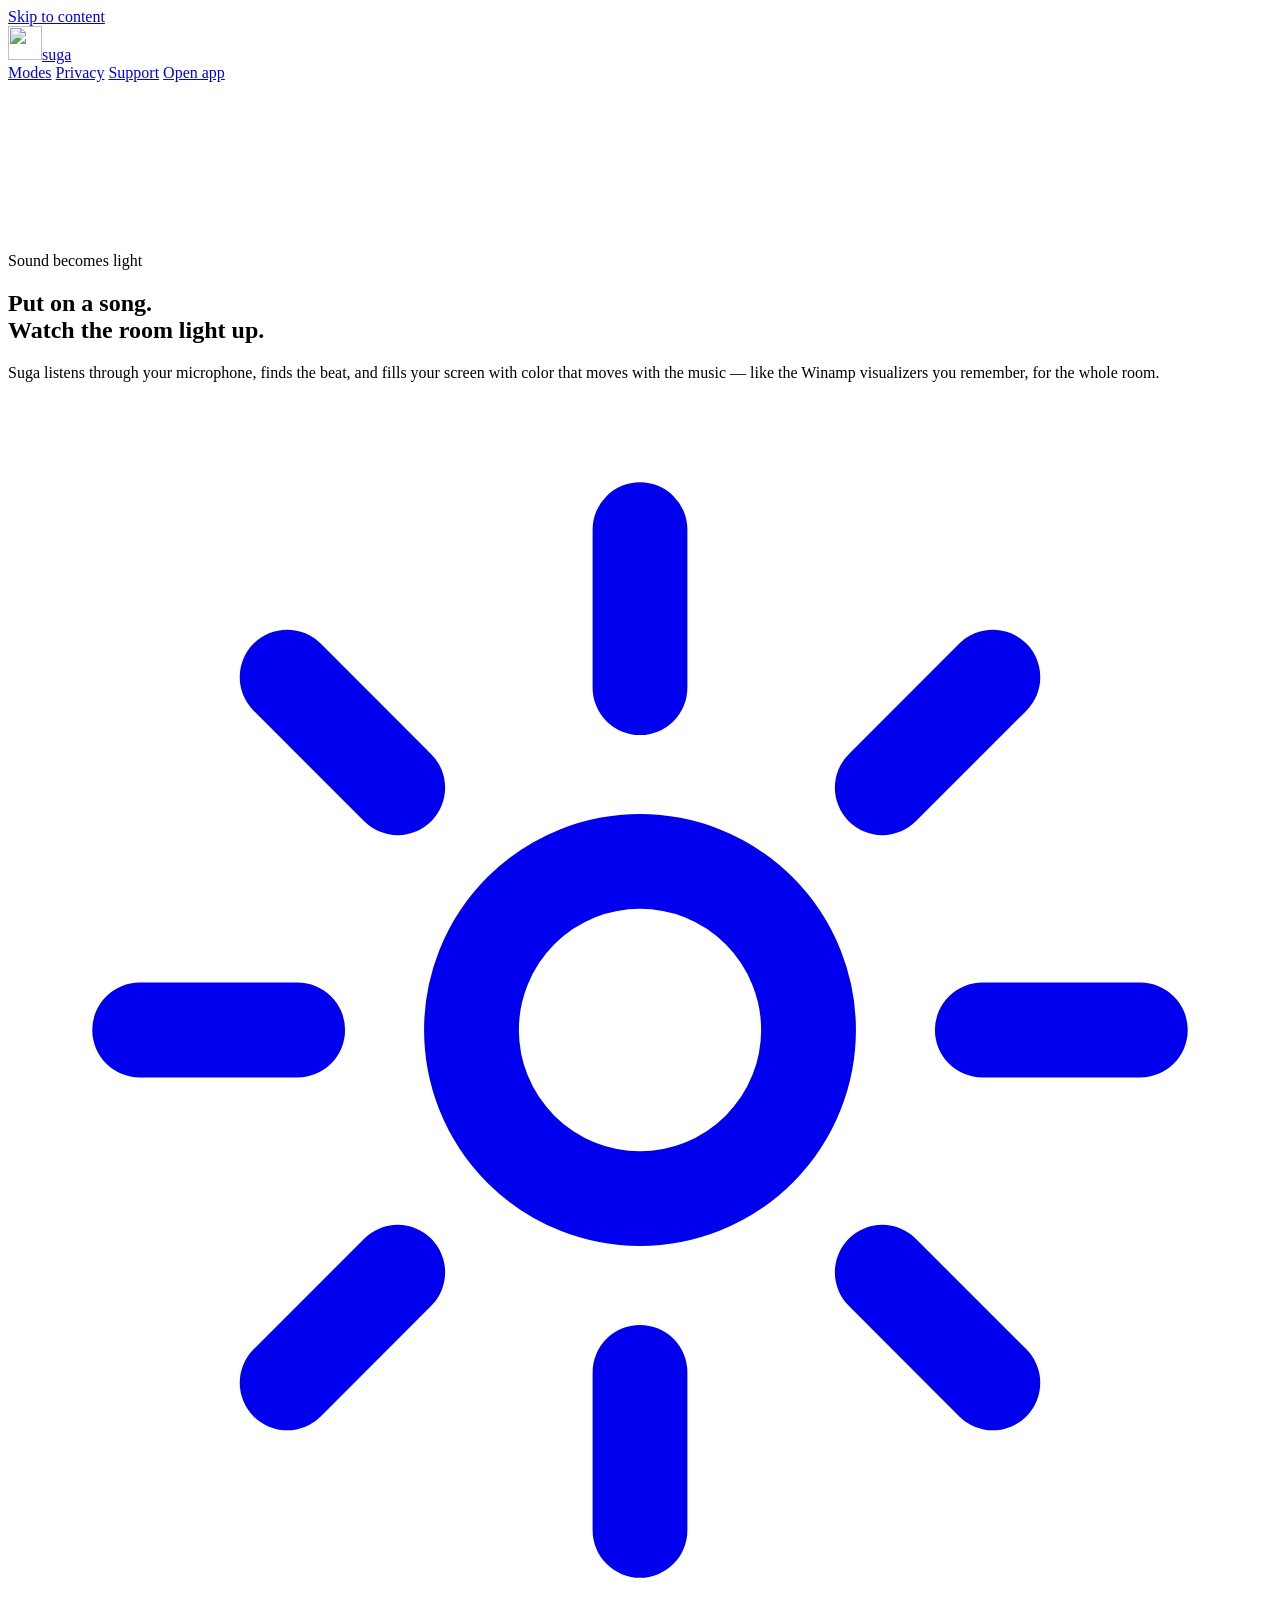
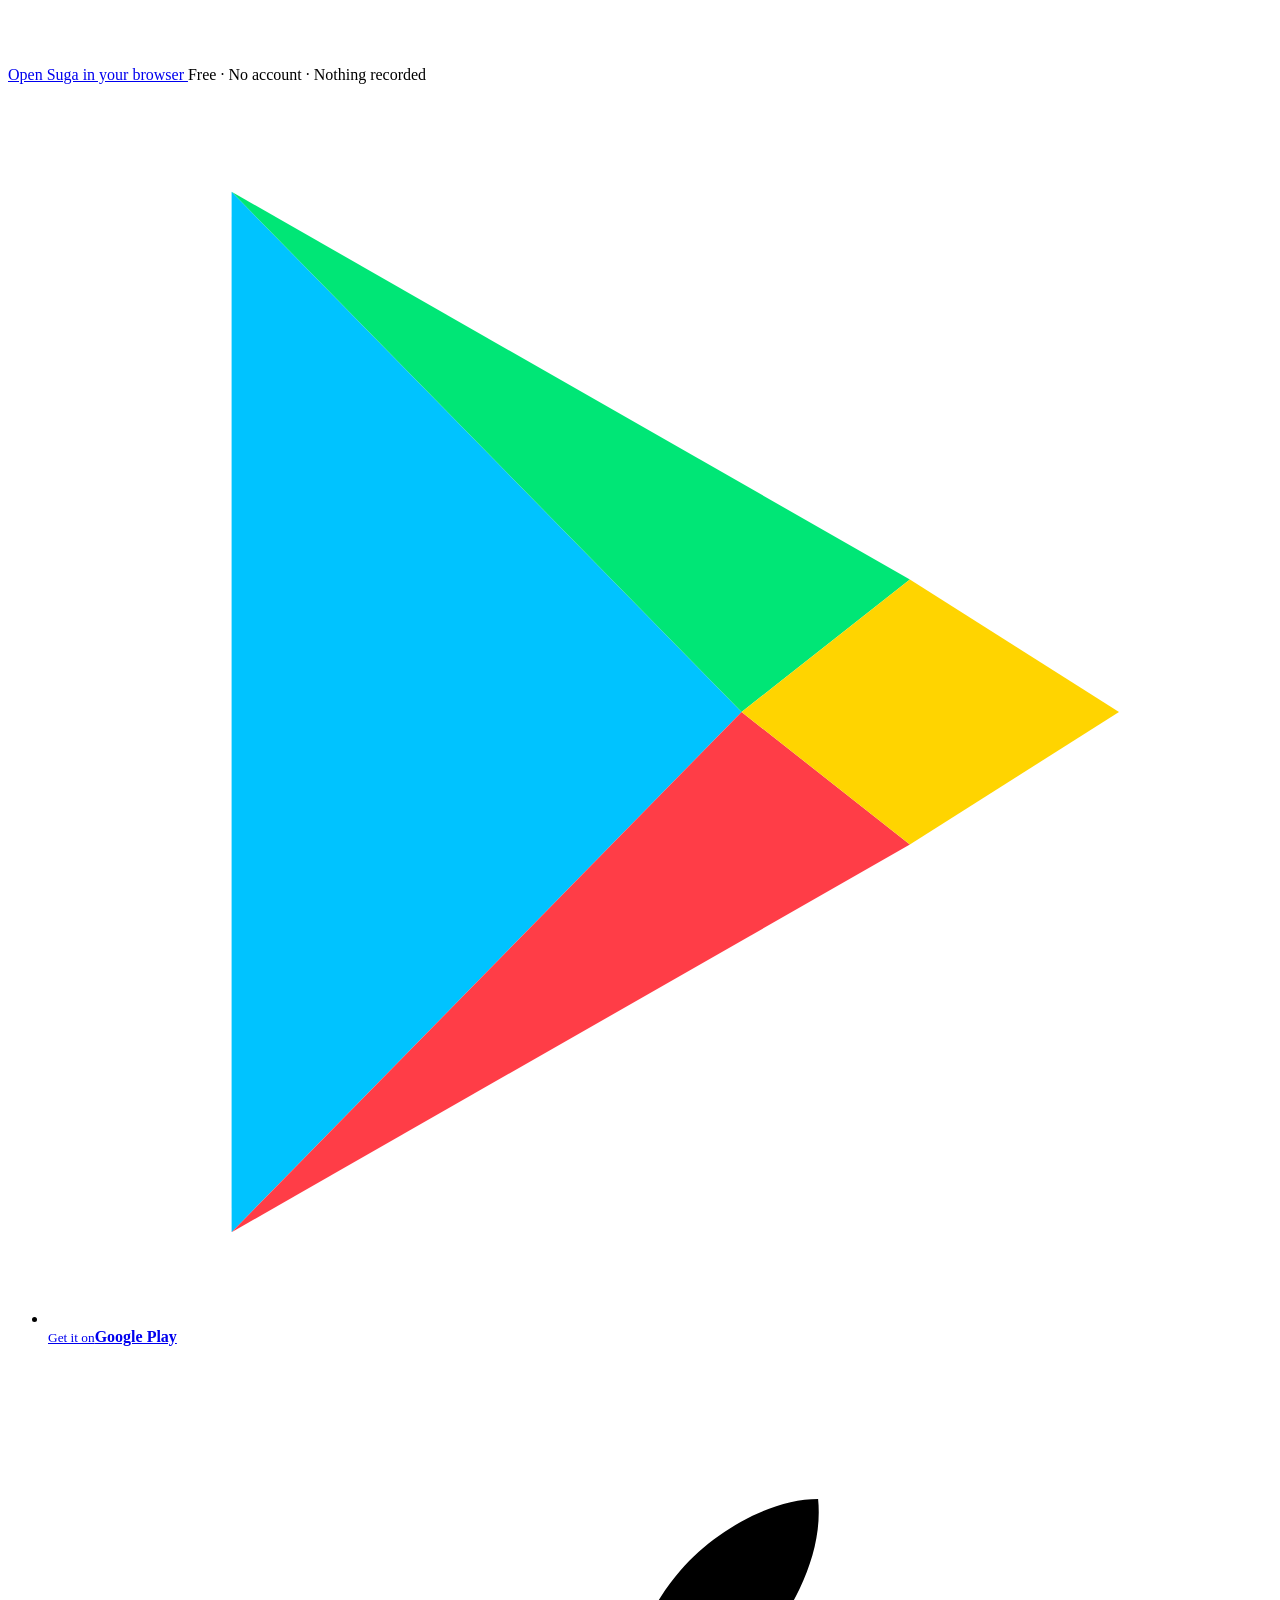
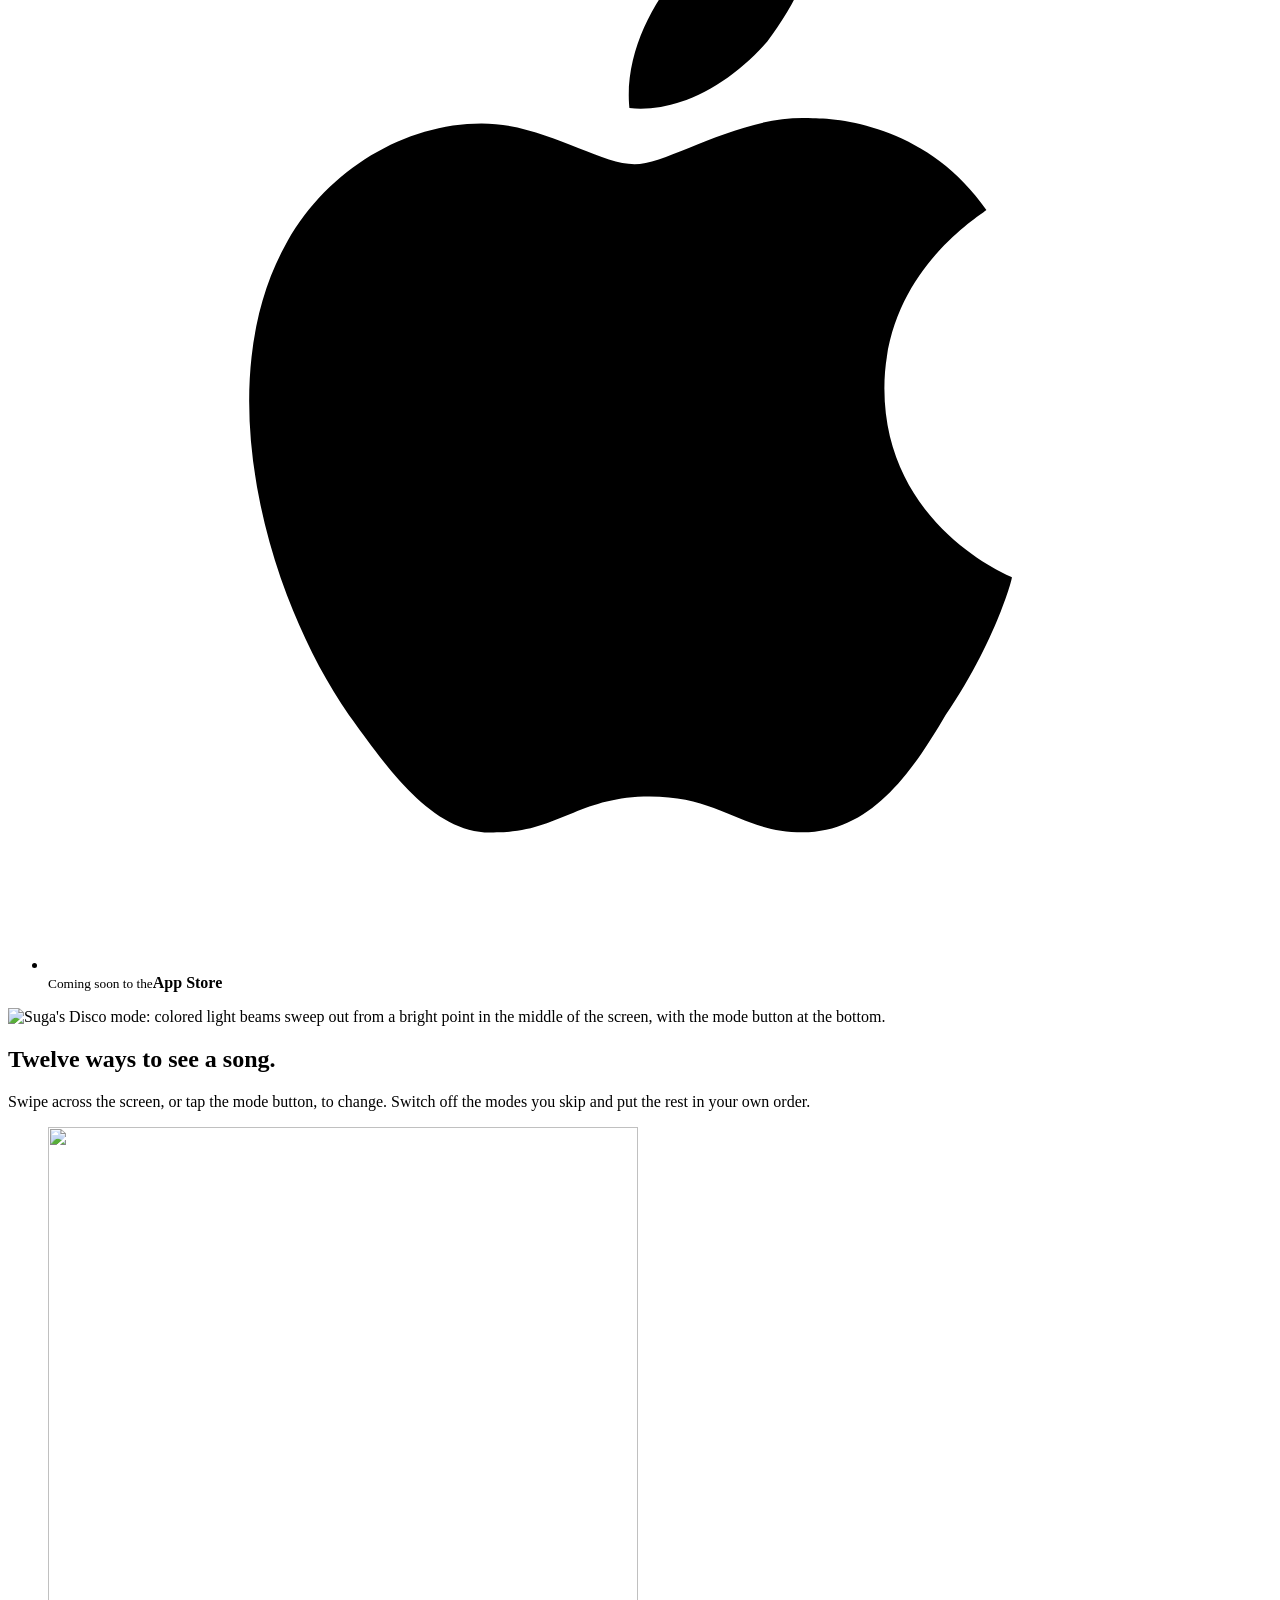
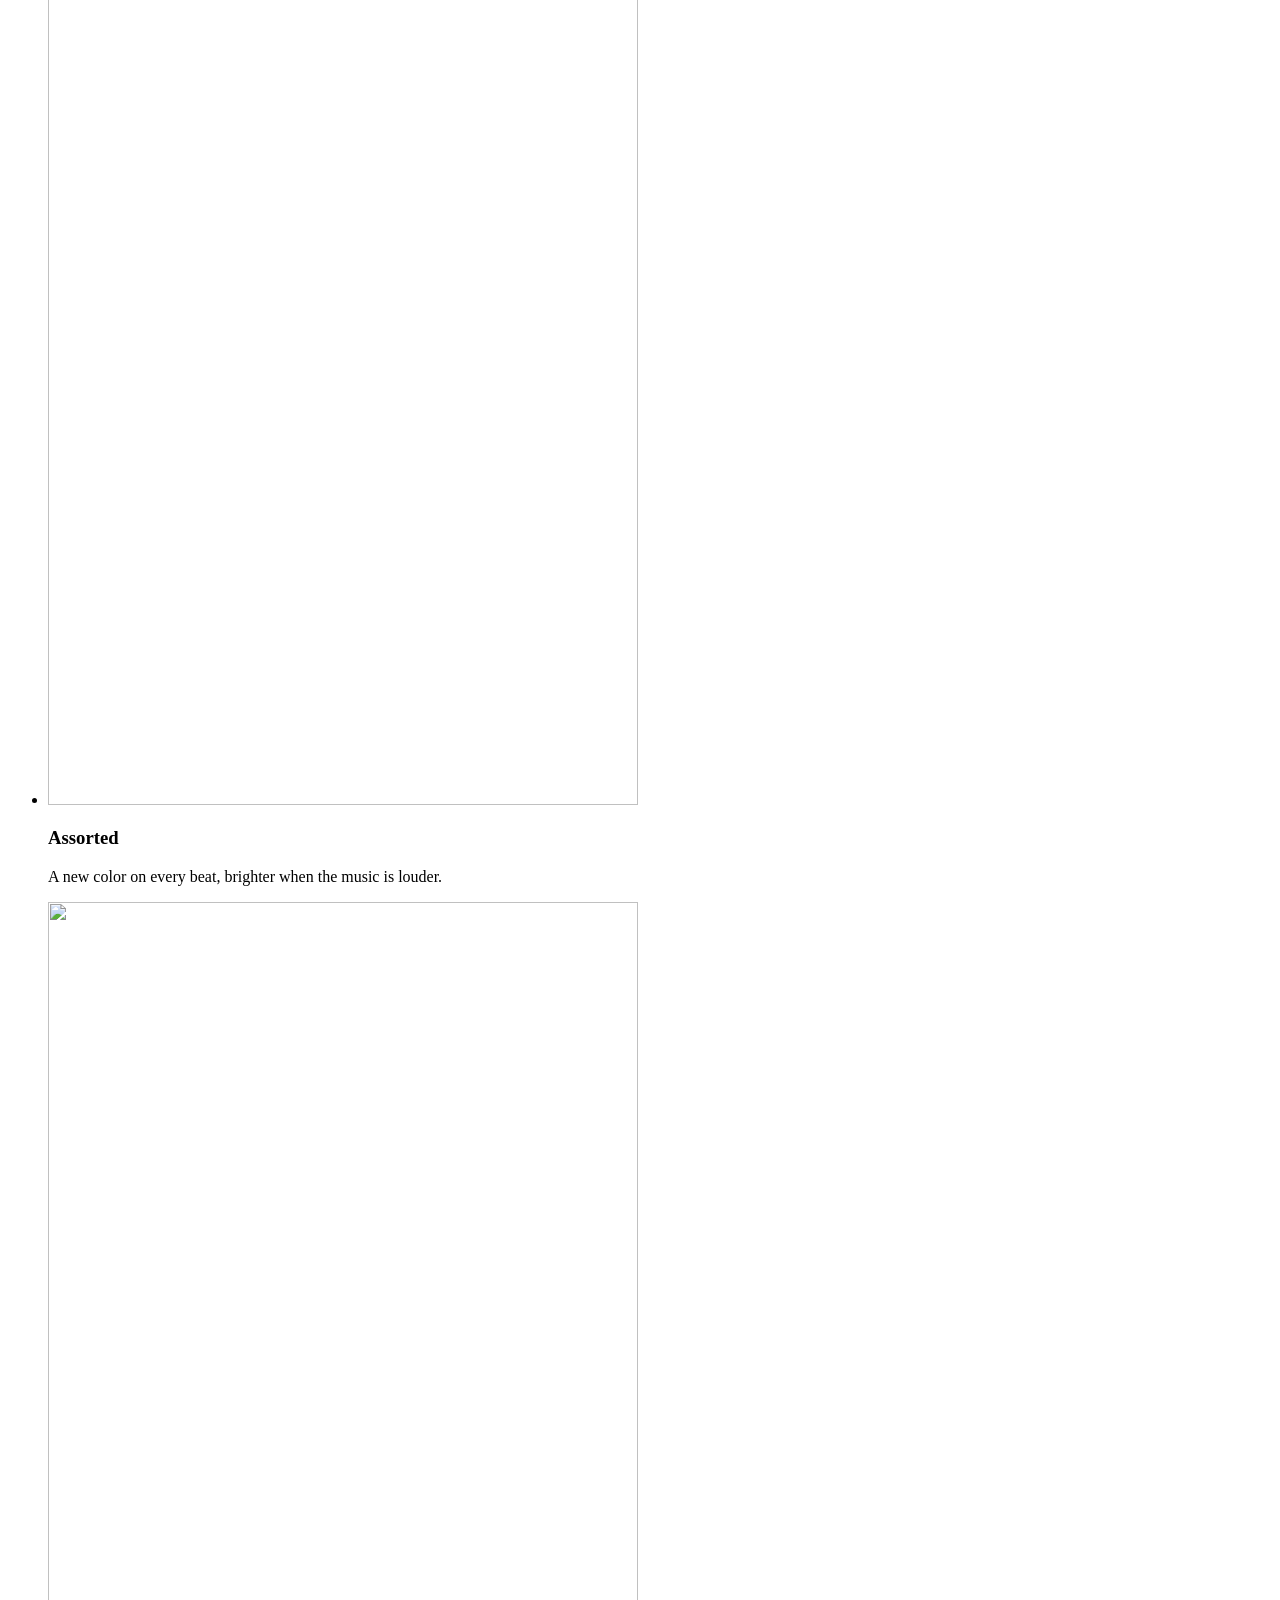
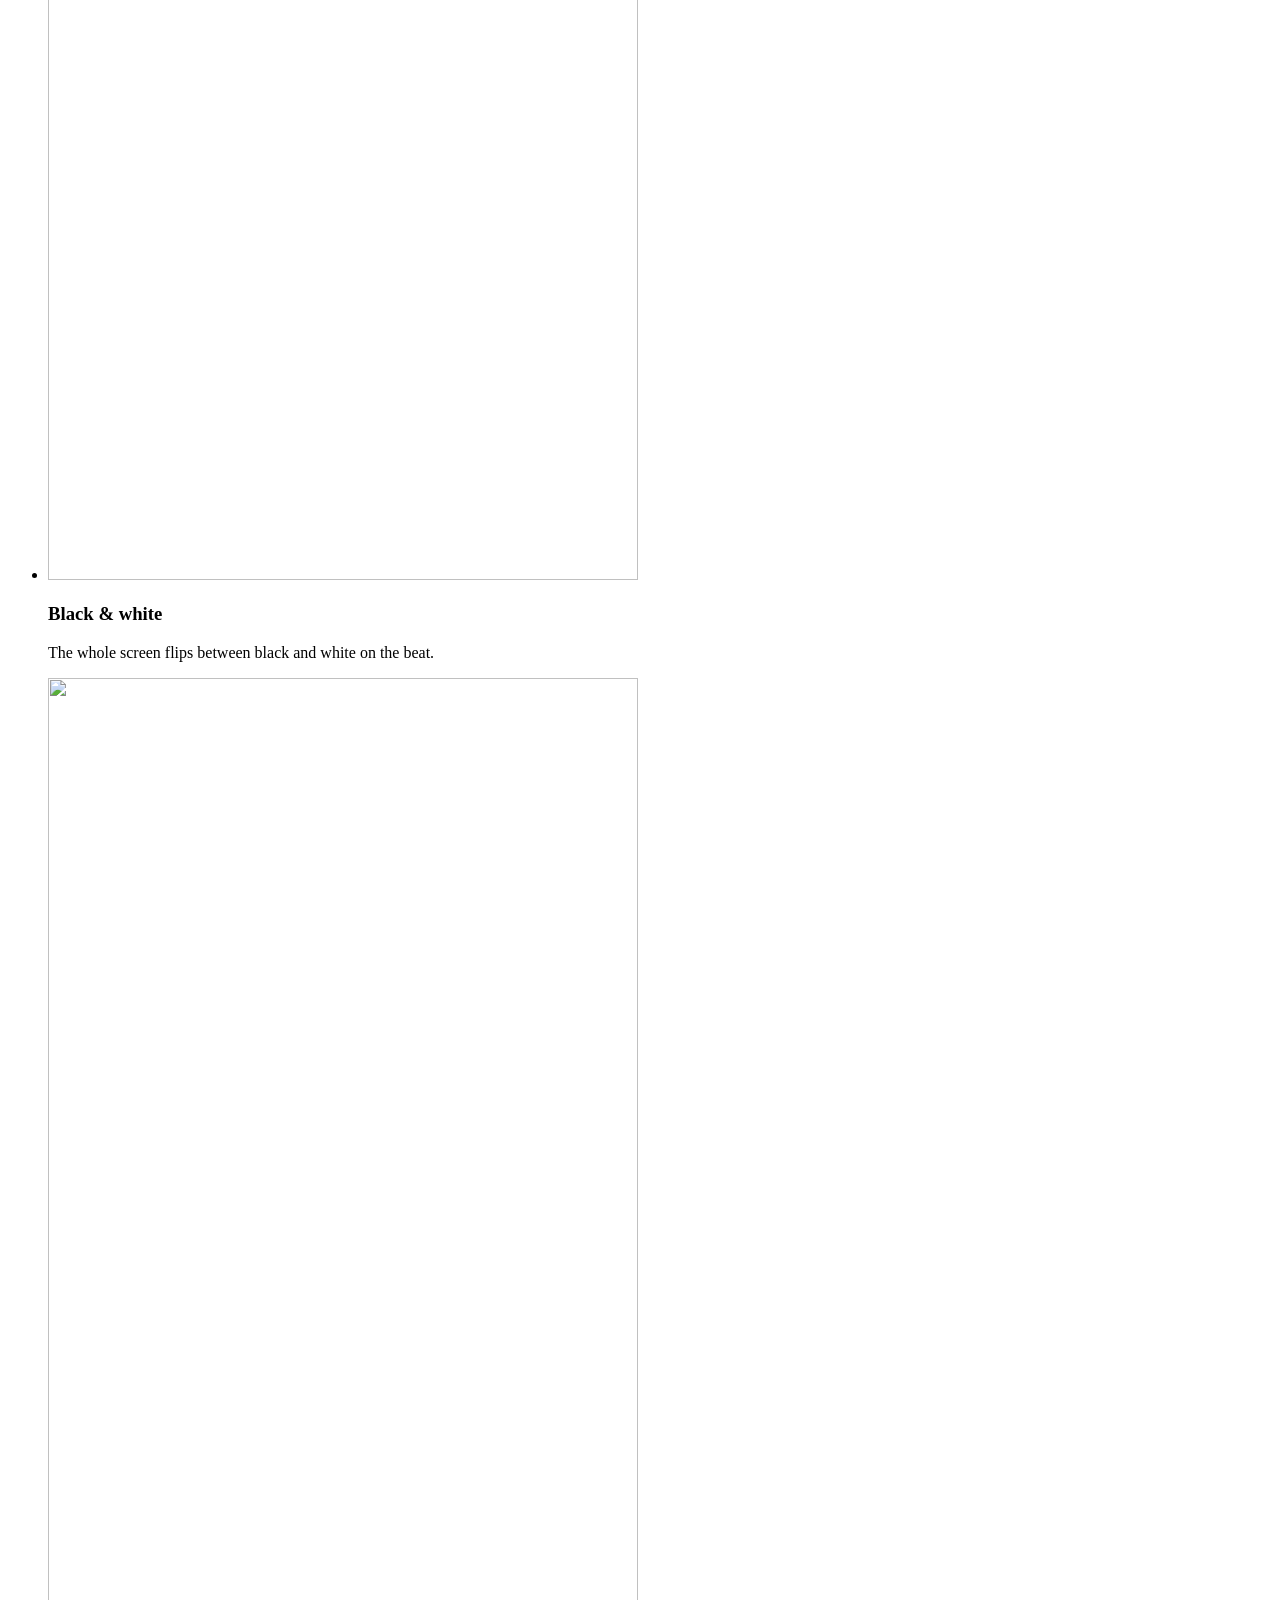
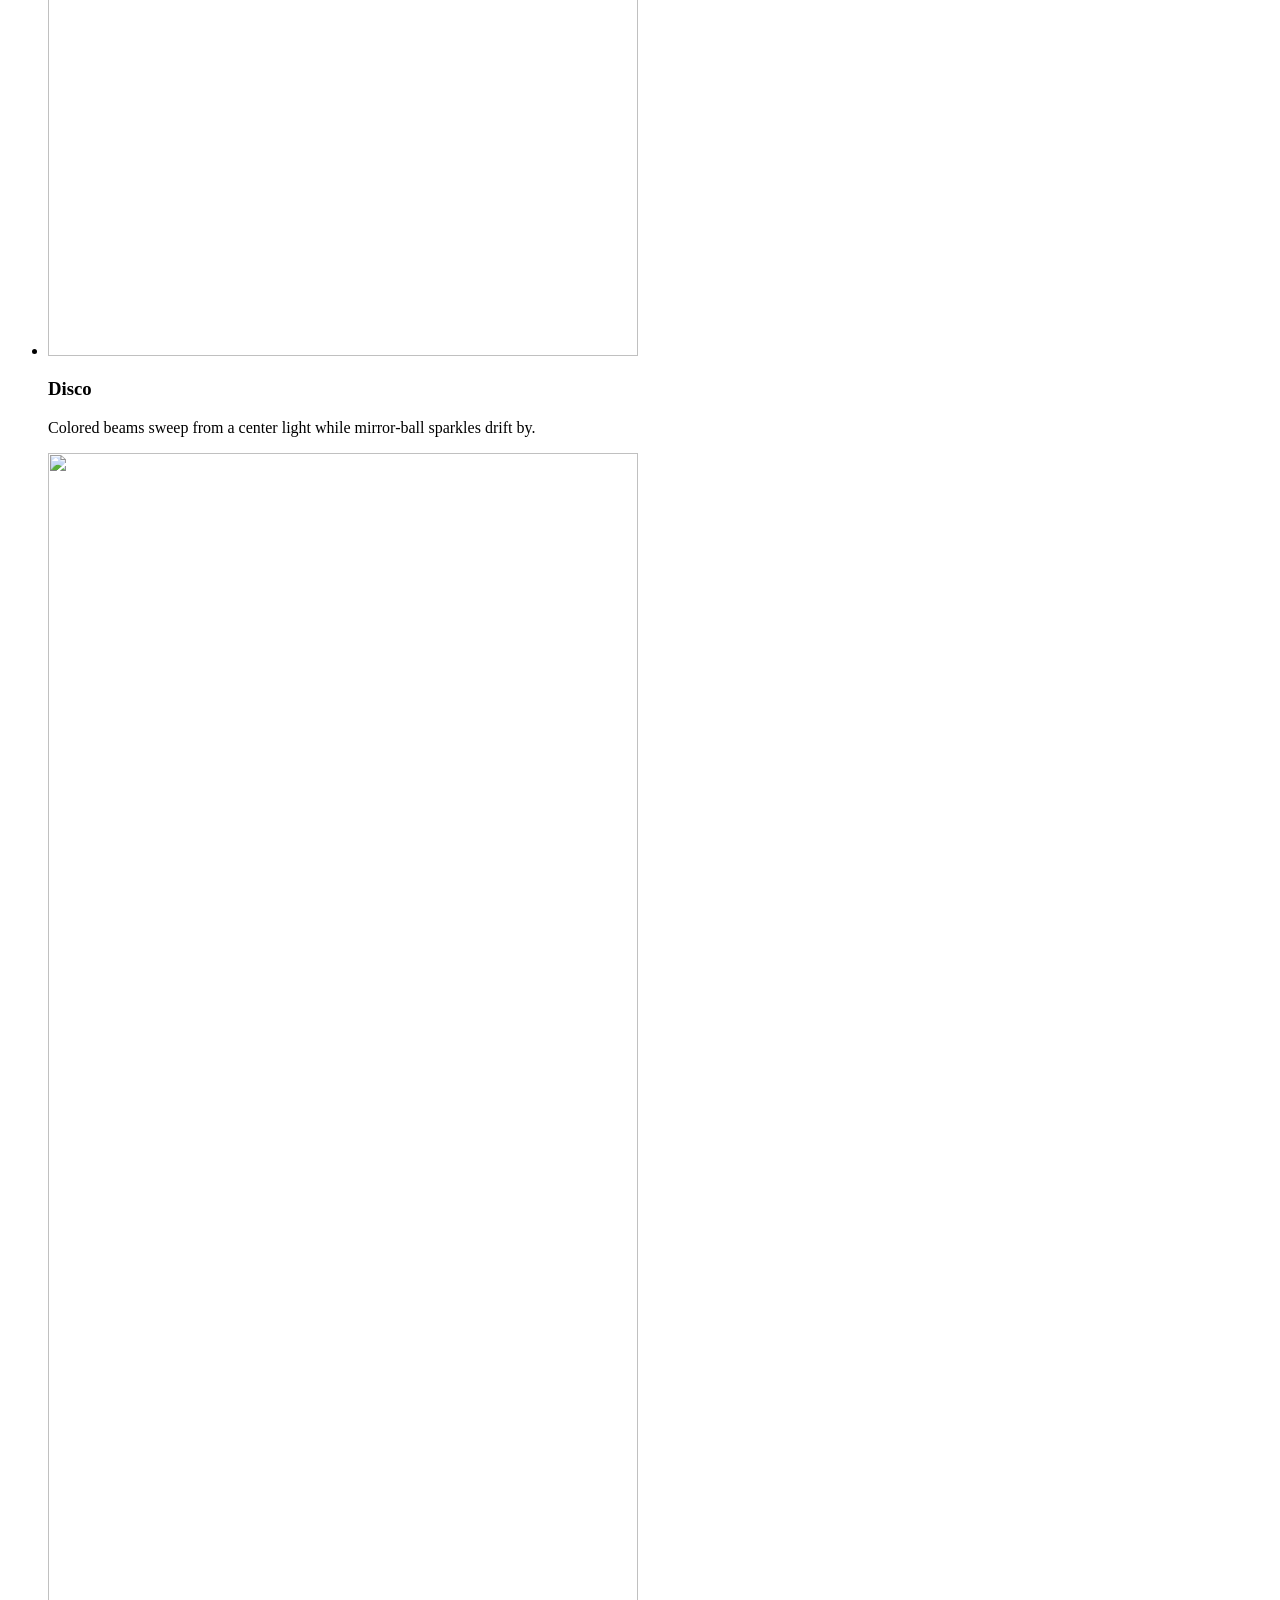
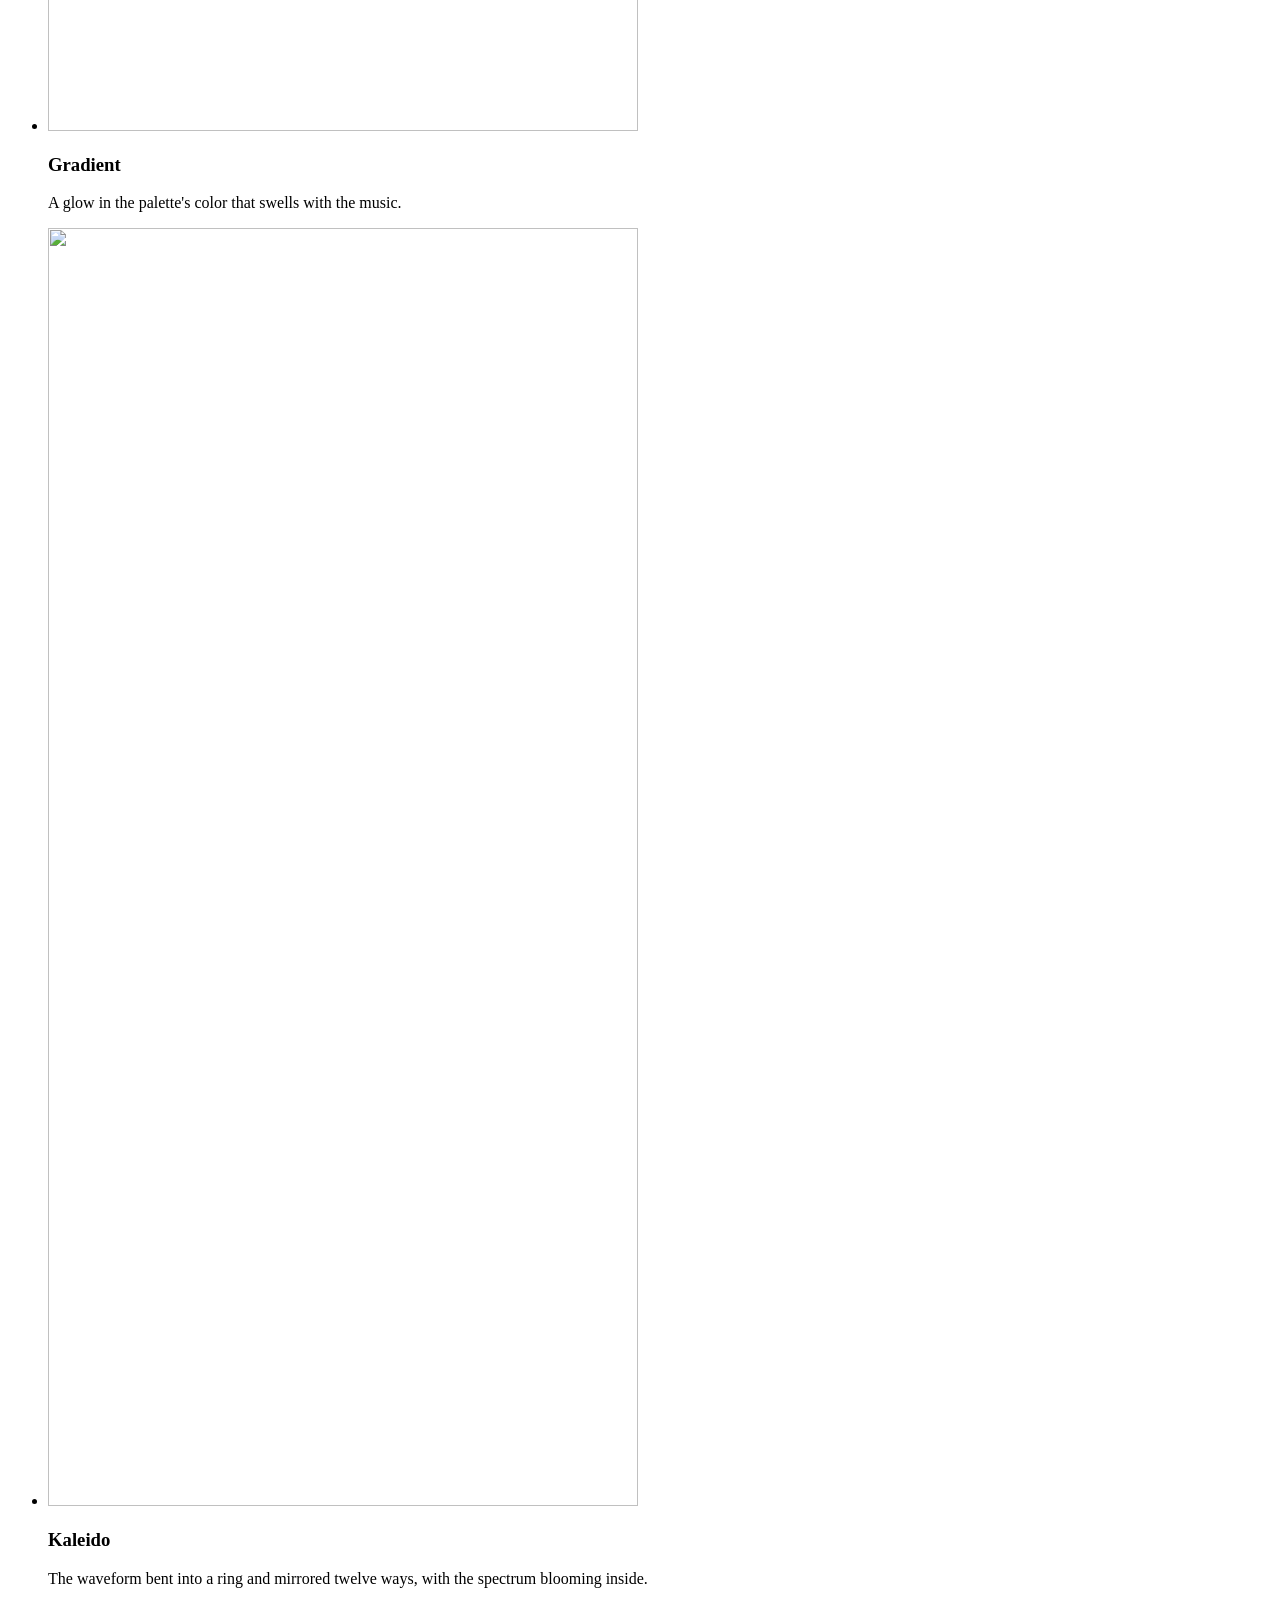
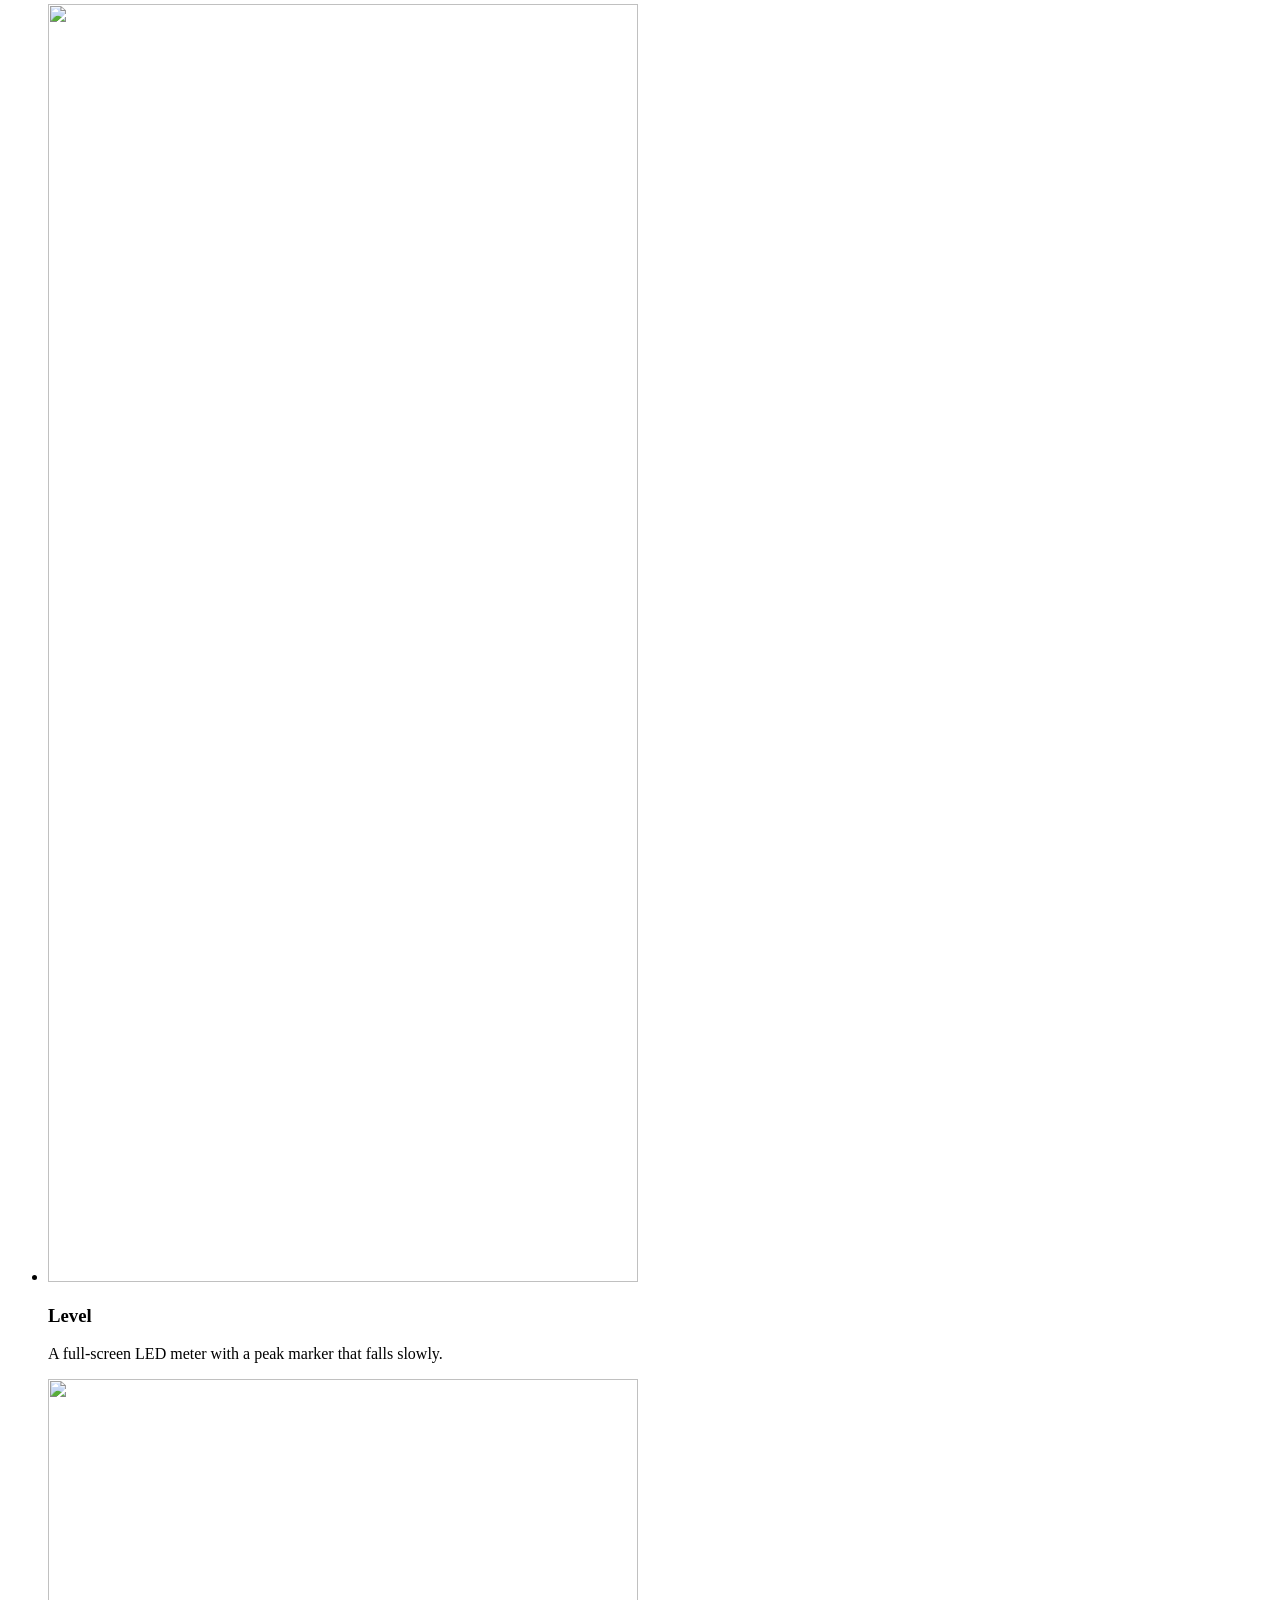
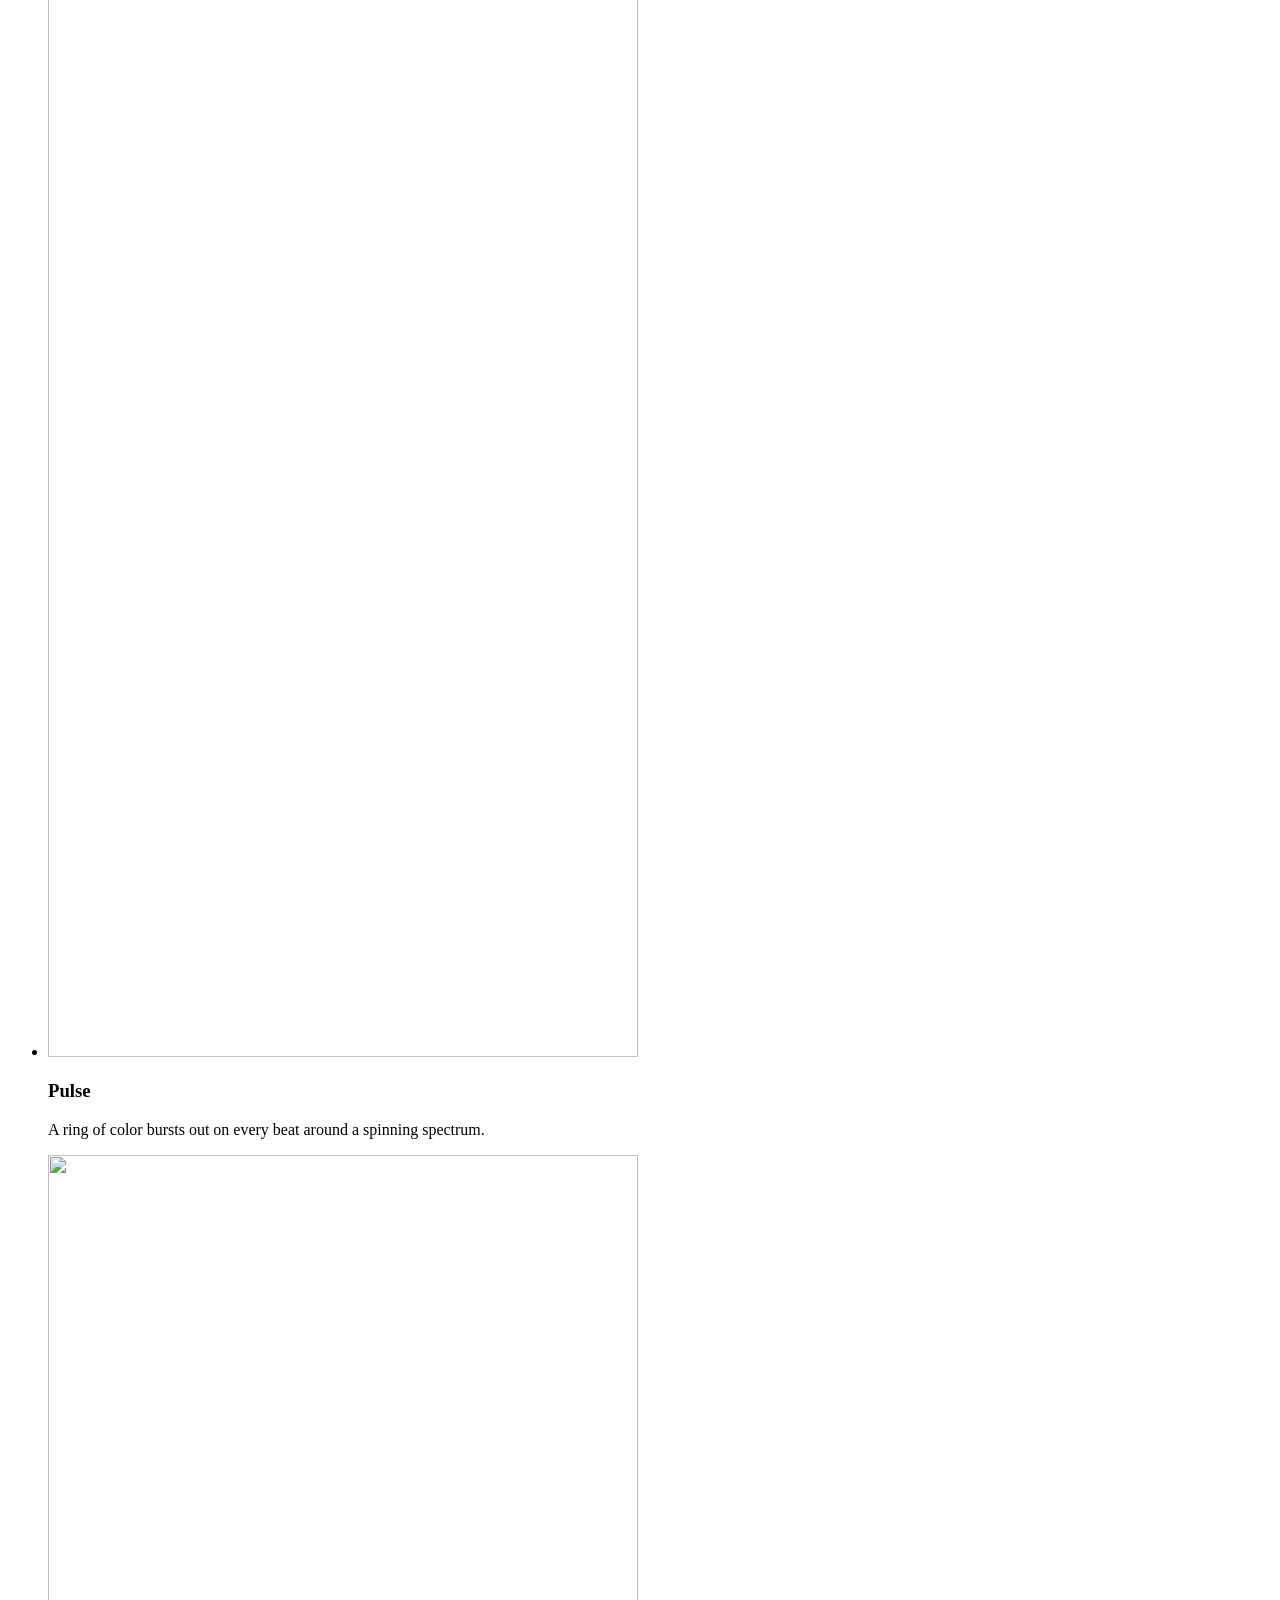
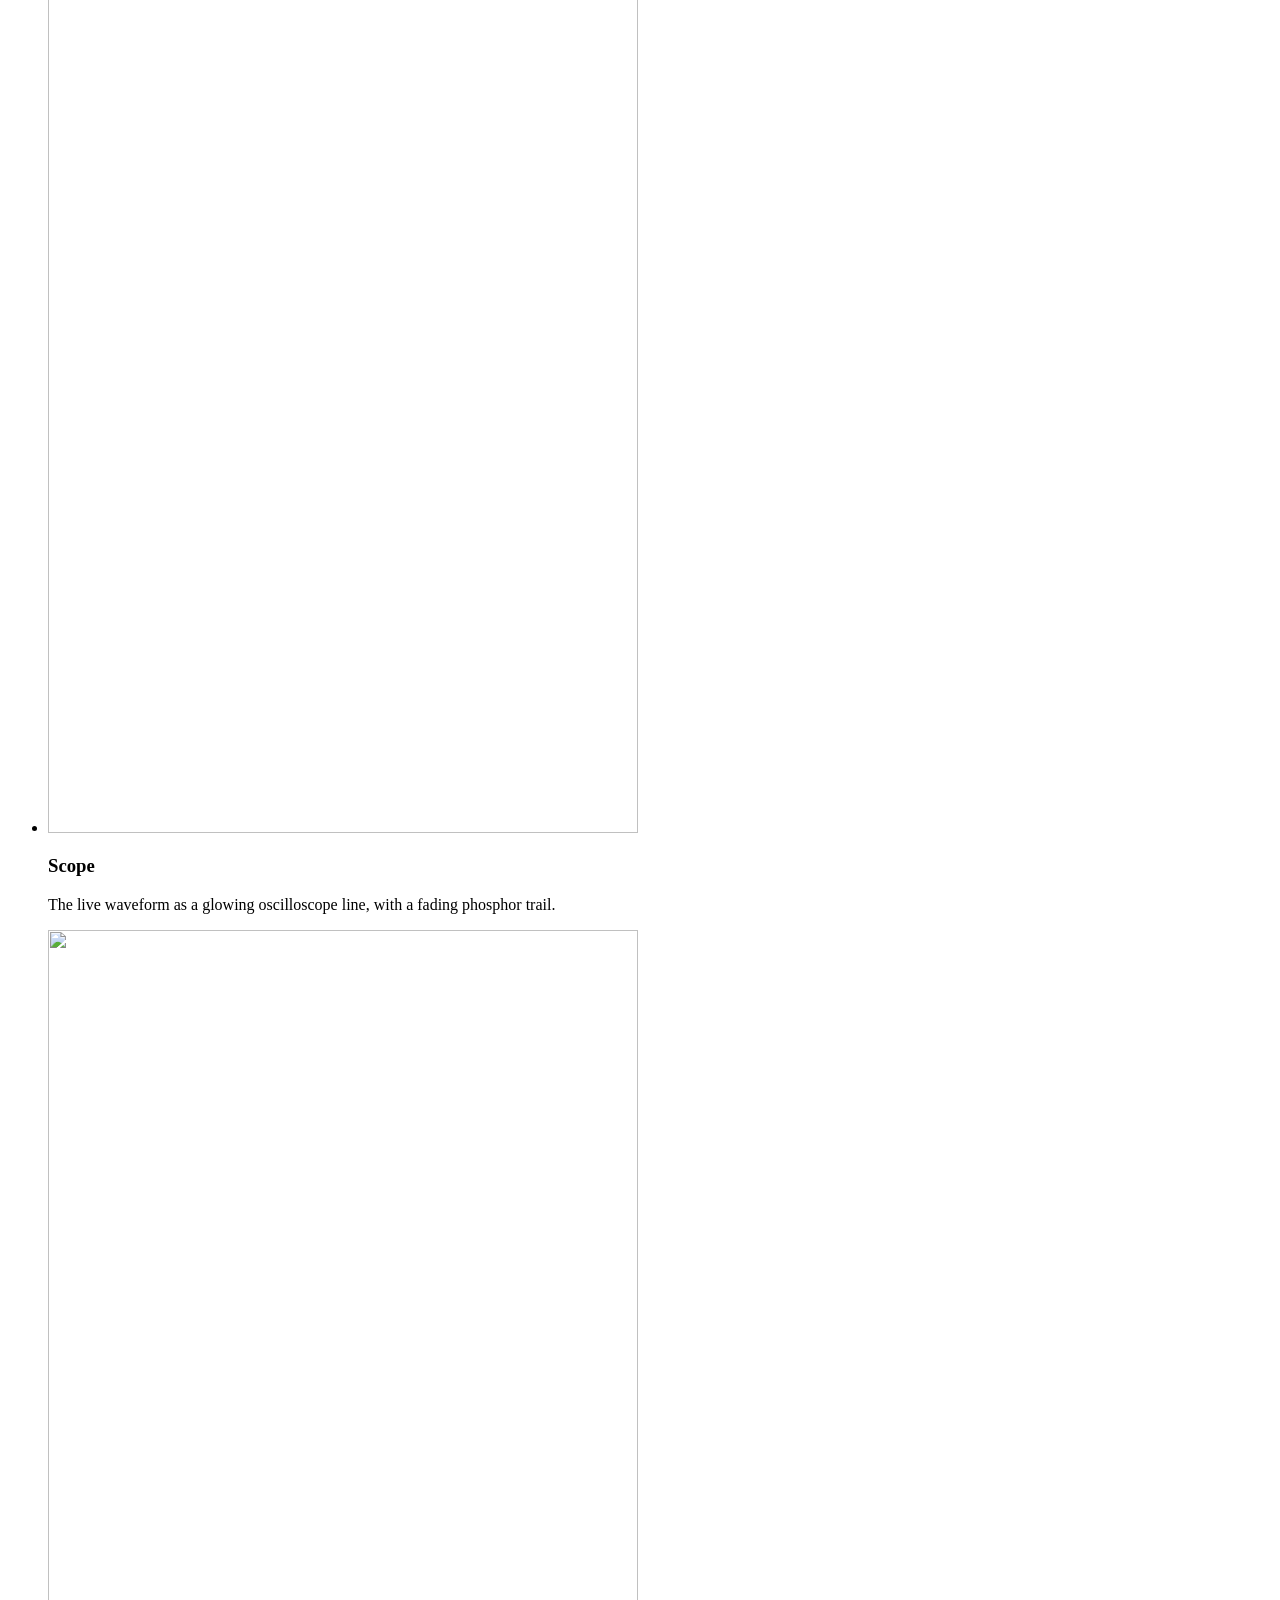
==== commit 097c3b45: "feat(website): show all twelve modes, and hide the Play music button for now" ====
--- a/website/index.html
+++ b/website/index.html
@@ -8,7 +8,7 @@
   <link rel="canonical" href="https://suga.shaunniekins.com/">
   <meta name="theme-color" content="#0E161D">
   <meta property="og:title" content="Suga — turn music into light">
-  <meta property="og:description" content="Put on a song and watch your screen light up to the beat. Eight modes, from disco beams to Winamp-style bars. Nothing is recorded.">
+  <meta property="og:description" content="Put on a song and watch your screen light up to the beat. Twelve modes, from disco beams to Winamp-style bars and oscilloscopes. Nothing is recorded.">
   <meta property="og:type" content="website">
   <meta property="og:site_name" content="Suga">
   <meta property="og:locale" content="en_US">
@@ -19,7 +19,7 @@
   <meta property="og:image:alt" content="Suga's colorful, beat-reactive light modes on a phone screen.">
   <meta name="twitter:card" content="summary_large_image">
   <meta name="twitter:title" content="Suga — turn music into light">
-  <meta name="twitter:description" content="Put on a song and watch your screen light up to the beat. Eight modes, from disco beams to Winamp-style bars. Nothing is recorded.">
+  <meta name="twitter:description" content="Put on a song and watch your screen light up to the beat. Twelve modes, from disco beams to Winamp-style bars and oscilloscopes. Nothing is recorded.">
   <meta name="twitter:image" content="https://suga.shaunniekins.com/assets/og.jpg">
   <meta name="google-play-app" content="app-id=com.shaunniekins.suga">
   <link rel="alternate" type="text/plain" href="/llms.txt" title="Suga, summarized for AI assistants">
@@ -53,7 +53,7 @@
         "@type": "MobileApplication",
         "@id": "https://suga.shaunniekins.com/#android",
         "name": "Suga: Music Visualizer",
-        "description": "A beat-reactive music visualizer that listens through the microphone and fills the screen with light that moves with the music. Eight modes, from disco beams to Winamp-style spectrum bars. Nothing is recorded.",
+        "description": "A beat-reactive music visualizer that listens through the microphone and fills the screen with light that moves with the music. Modes from disco beams to Winamp-style spectrum bars. Nothing is recorded.",
         "operatingSystem": "Android",
         "applicationCategory": "MultimediaApplication",
         "applicationSubCategory": "Music visualizer",
@@ -176,39 +176,59 @@
     <section class="section" id="modes">
       <div class="wrap">
         <div class="section-head">
-          <h2>Eight ways to see a song.</h2>
-          <p>Tap the mode button, or swipe it, to change. Switch off the modes you skip and put the rest in your own order.</p>
+          <h2>Twelve ways to see a song.</h2>
+          <p>Swipe across the screen, or tap the mode button, to change. Switch off the modes you skip and put the rest in your own order.</p>
         </div>
         <ul class="modes">
+          <li class="mode">
+            <img src="/assets/screens/assorted.webp" width="590" height="1278" loading="lazy" alt="">
+            <h3>Assorted</h3>
+            <p>A new color on every beat, brighter when the music is louder.</p>
+          </li>
+          <li class="mode">
+            <img src="/assets/screens/blackAndWhite.webp" width="590" height="1278" loading="lazy" alt="">
+            <h3>Black &amp; white</h3>
+            <p>The whole screen flips between black and white on the beat.</p>
+          </li>
           <li class="mode">
             <img src="/assets/screens/disco.webp" width="590" height="1278" loading="lazy" alt="">
             <h3>Disco</h3>
             <p>Colored beams sweep from a center light while mirror-ball sparkles drift by.</p>
           </li>
           <li class="mode">
+            <img src="/assets/screens/gradient.webp" width="590" height="1278" loading="lazy" alt="">
+            <h3>Gradient</h3>
+            <p>A glow in the palette's color that swells with the music.</p>
+          </li>
+          <li class="mode">
+            <img src="/assets/screens/kaleido.webp" width="590" height="1278" loading="lazy" alt="">
+            <h3>Kaleido</h3>
+            <p>The waveform bent into a ring and mirrored twelve ways, with the spectrum blooming inside.</p>
+          </li>
+          <li class="mode">
+            <img src="/assets/screens/level.webp" width="590" height="1278" loading="lazy" alt="">
+            <h3>Level</h3>
+            <p>A full-screen LED meter with a peak marker that falls slowly.</p>
+          </li>
+          <li class="mode">
+            <img src="/assets/screens/pulse.webp" width="590" height="1278" loading="lazy" alt="">
+            <h3>Pulse</h3>
+            <p>A ring of color bursts out on every beat around a spinning spectrum.</p>
+          </li>
+          <li class="mode">
+            <img src="/assets/screens/scope.webp" width="590" height="1278" loading="lazy" alt="">
+            <h3>Scope</h3>
+            <p>The live waveform as a glowing oscilloscope line, with a fading phosphor trail.</p>
+          </li>
+          <li class="mode">
             <img src="/assets/screens/spectrum.webp" width="590" height="1278" loading="lazy" alt="">
             <h3>Spectrum</h3>
             <p>Winamp-style bars from bass to treble, with falling peak caps.</p>
           </li>
           <li class="mode">
-            <img src="/assets/screens/pulse.webp" width="590" height="1278" loading="lazy" alt="">
-            <h3>Pulse</h3>
-            <p>A ring of color bursts out on every beat around a spinning spectrum.</p>
-          </li>
-          <li class="mode">
-            <img src="/assets/screens/assorted.webp" width="590" height="1278" loading="lazy" alt="">
-            <h3>Assorted</h3>
-            <p>A new color on every beat, brighter when the music is louder.</p>
-          </li>
-          <li class="mode">
-            <img src="/assets/screens/blackAndWhite.webp" width="590" height="1278" loading="lazy" alt="">
-            <h3>Black &amp; white</h3>
-            <p>The whole screen flips between black and white on the beat.</p>
-          </li>
-          <li class="mode">
-            <img src="/assets/screens/gradient.webp" width="590" height="1278" loading="lazy" alt="">
-            <h3>Gradient</h3>
-            <p>A glow in the palette's color that swells with the music.</p>
+            <img src="/assets/screens/starfield.webp" width="590" height="1278" loading="lazy" alt="">
+            <h3>Starfield</h3>
+            <p>Stars stream out of the center, faster when it's louder, surging on every beat.</p>
           </li>
           <li class="mode">
             <img src="/assets/screens/tiles.webp" width="590" height="1278" loading="lazy" alt="">
@@ -216,9 +236,9 @@
             <p>A mosaic that sparkles with sound and bursts on the beat.</p>
           </li>
           <li class="mode">
-            <img src="/assets/screens/level.webp" width="590" height="1278" loading="lazy" alt="">
-            <h3>Level</h3>
-            <p>A full-screen LED meter with a peak marker that falls slowly.</p>
+            <img src="/assets/screens/tunnel.webp" width="590" height="1278" loading="lazy" alt="">
+            <h3>Tunnel</h3>
+            <p>Rings of the spectrum zoom outward and twist, leaving trails behind the music.</p>
           </li>
         </ul>
       </div>
@@ -253,7 +273,7 @@
           <li class="extra">
             <svg class="ico" viewBox="0 0 24 24" fill="none" stroke="currentColor" stroke-width="1.6" stroke-linecap="round" stroke-linejoin="round" aria-hidden="true"><path d="M3 12h18M7 8l-4 4 4 4M17 8l4 4-4 4"/></svg>
             <h3>Swipe to switch</h3>
-            <p>Swipe the mode button right for the next mode, left for the one before.</p>
+            <p>Swipe anywhere on the show: right for the next mode, left for the one before. On a keyboard, use the arrow keys.</p>
           </li>
           <li class="extra">
             <svg class="ico" viewBox="0 0 24 24" fill="none" stroke="currentColor" stroke-width="1.6" stroke-linecap="round" stroke-linejoin="round" aria-hidden="true"><circle cx="12" cy="12" r="4"/><path d="M12 2.5v2M12 19.5v2M2.5 12h2M19.5 12h2"/></svg>
